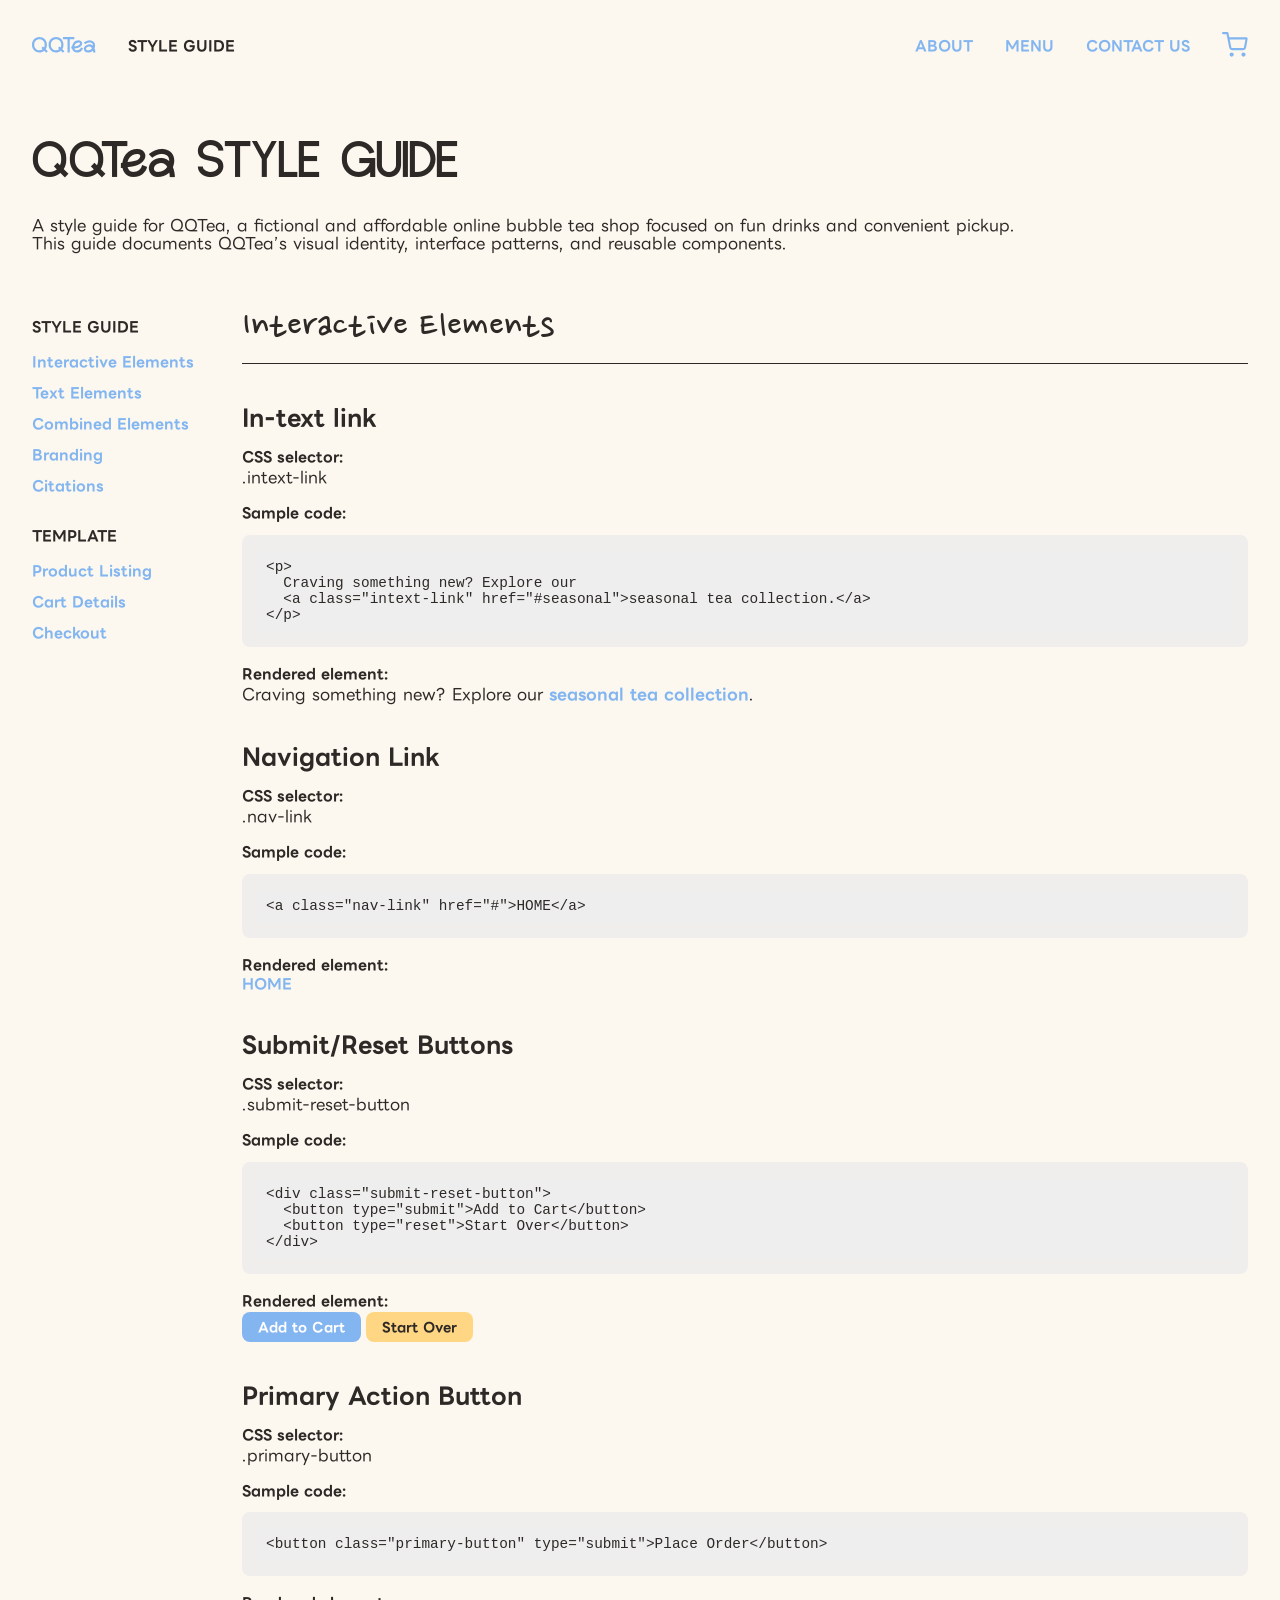
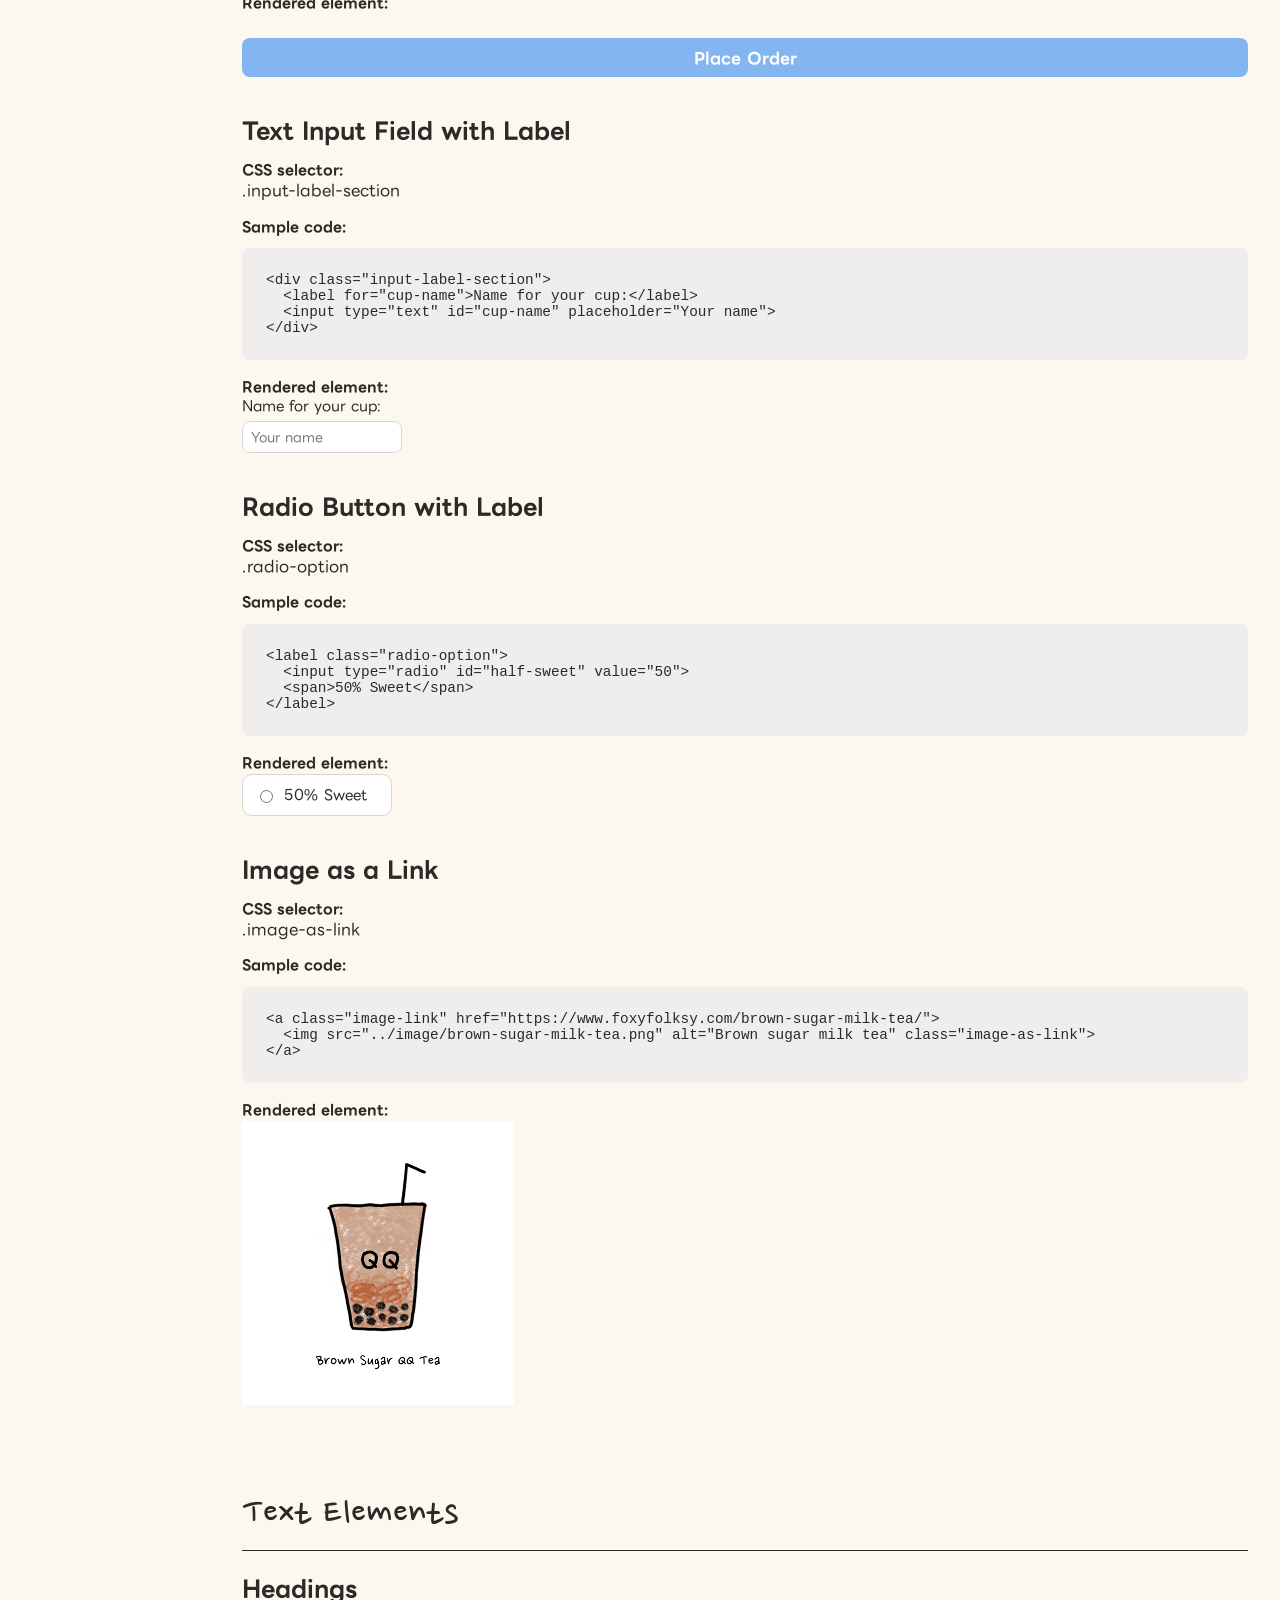
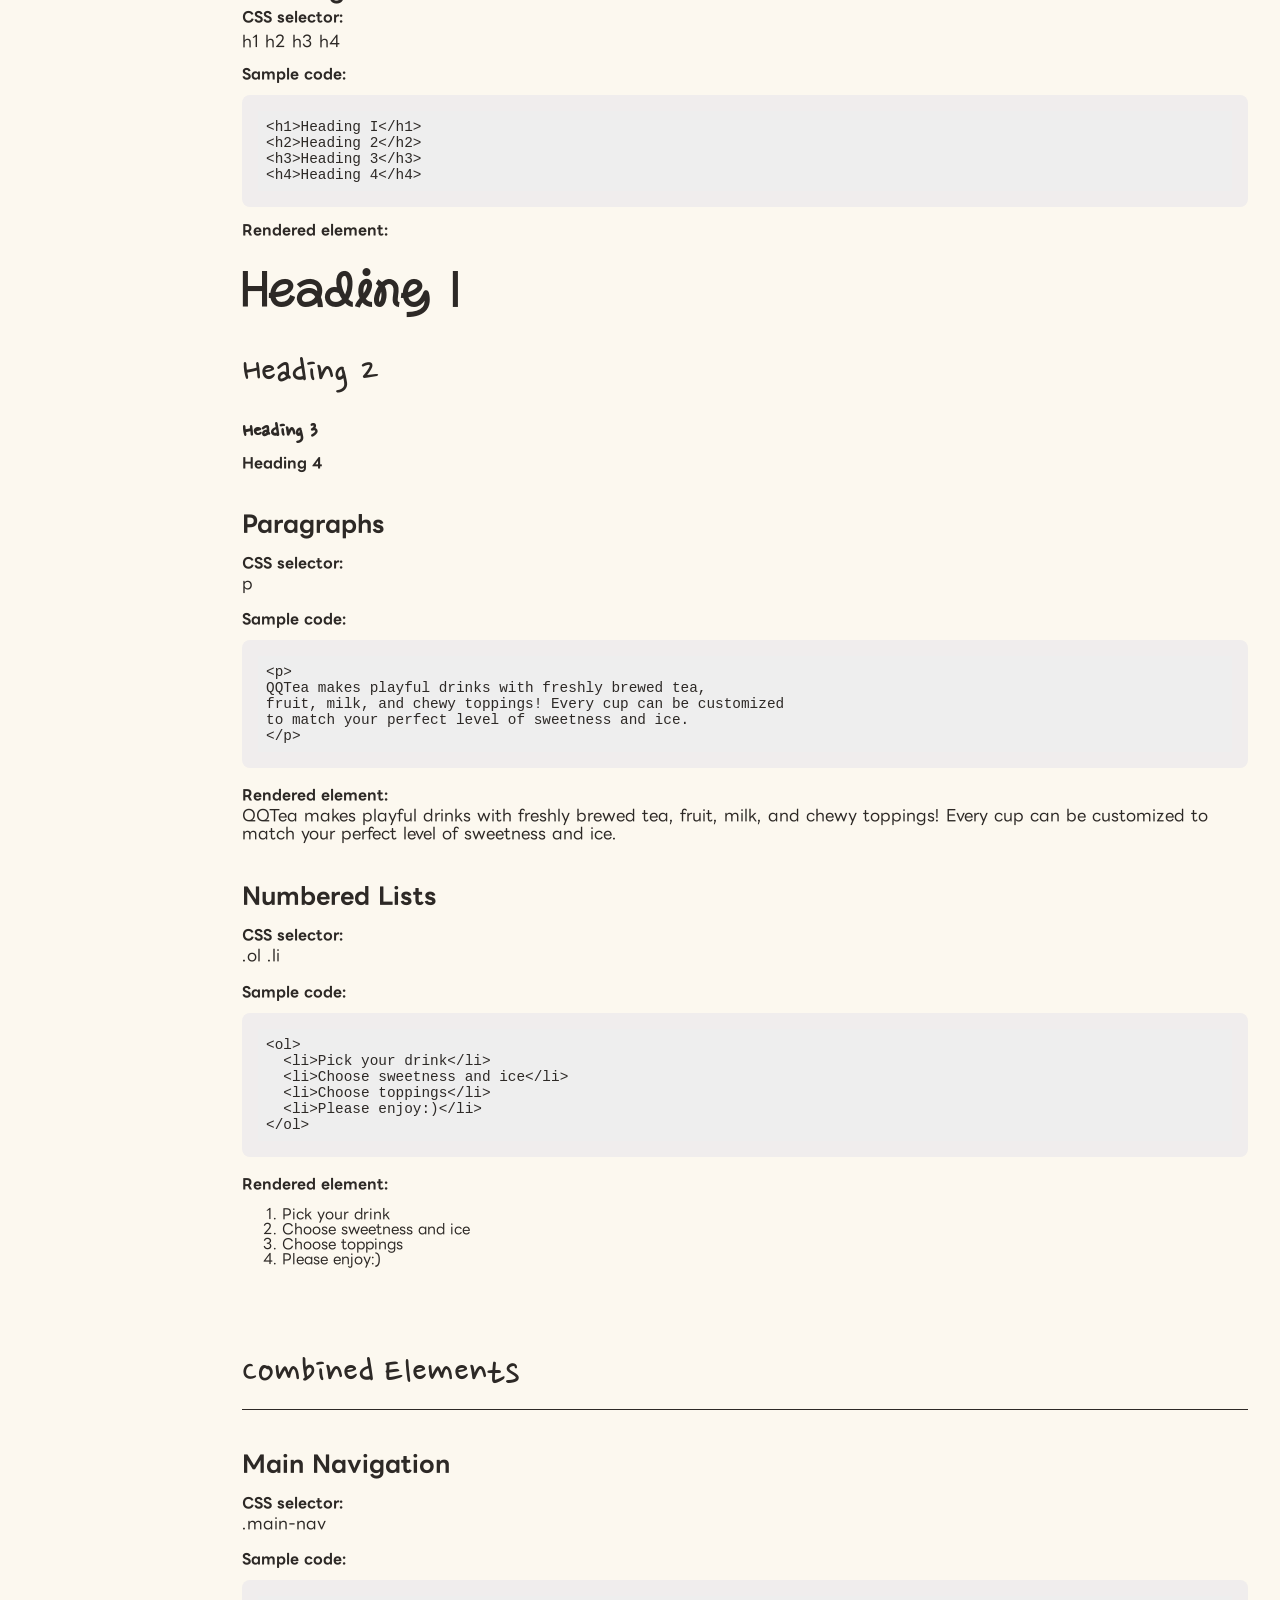
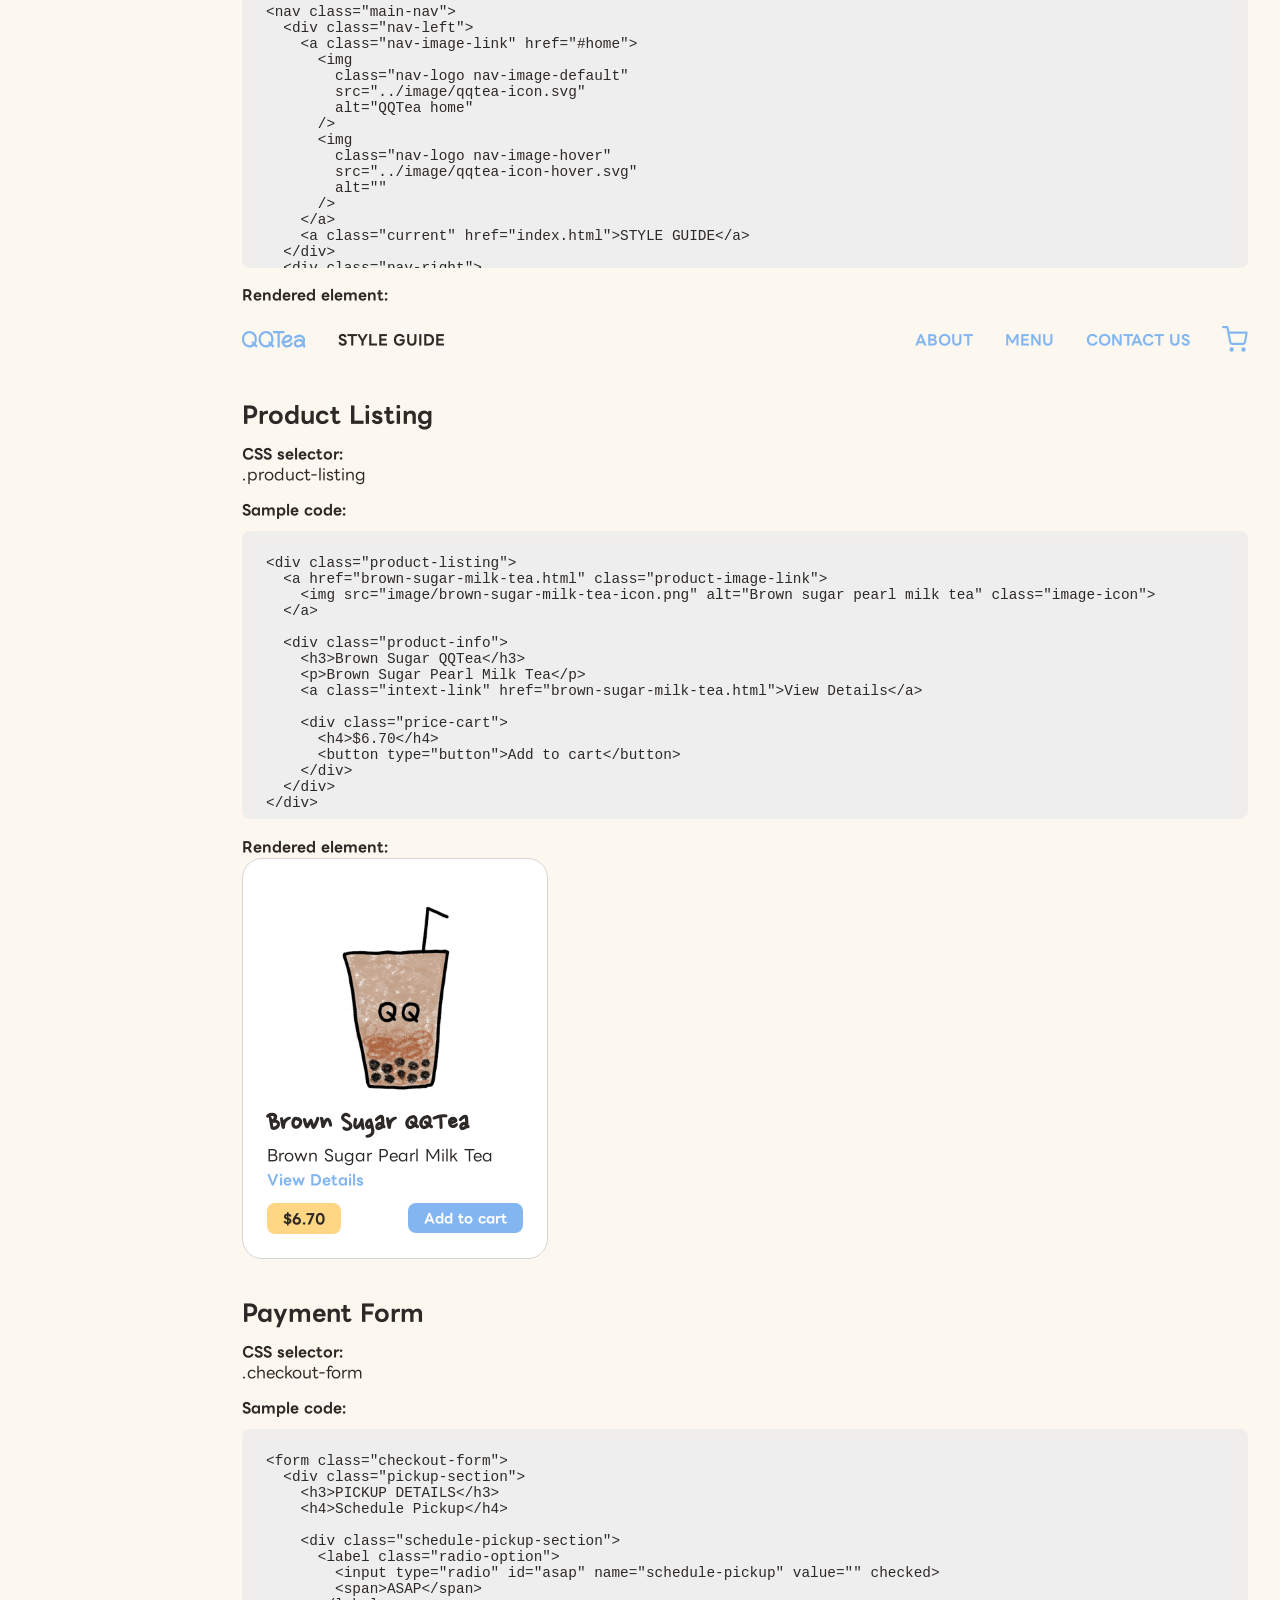
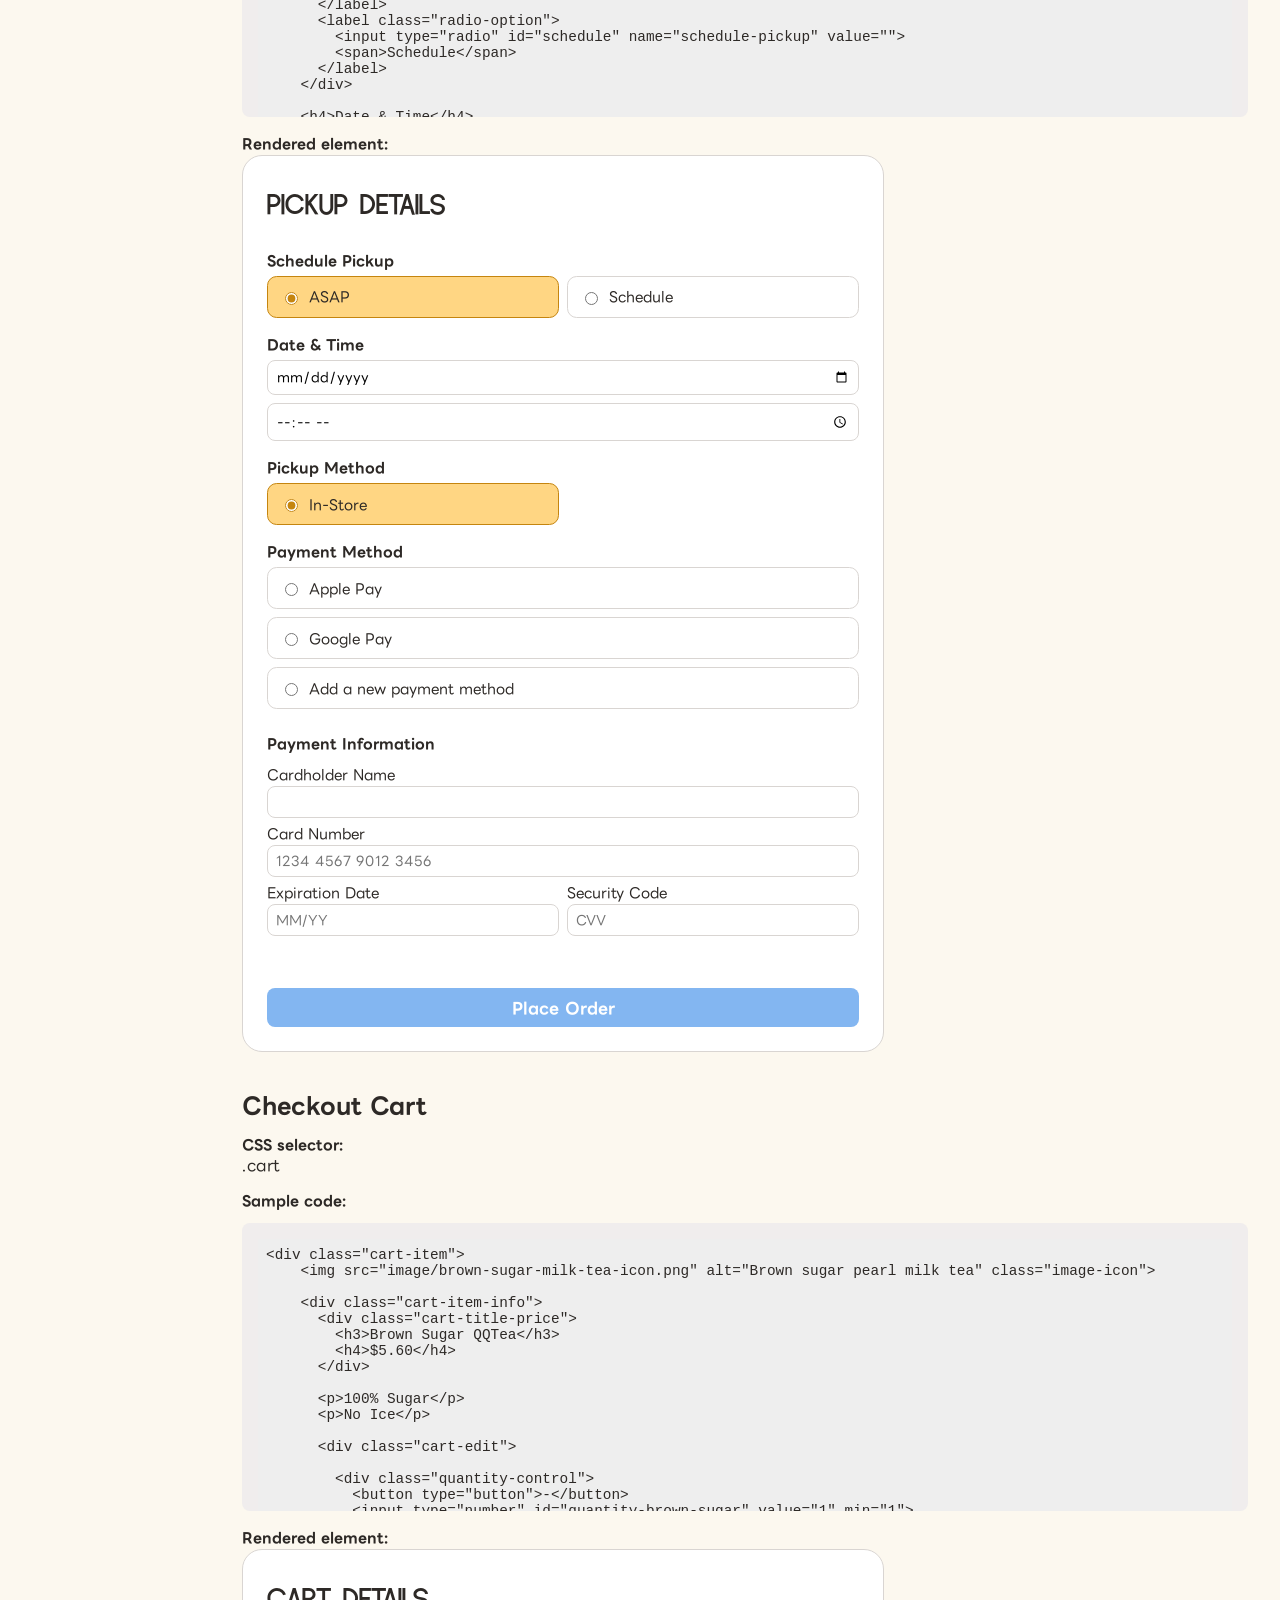
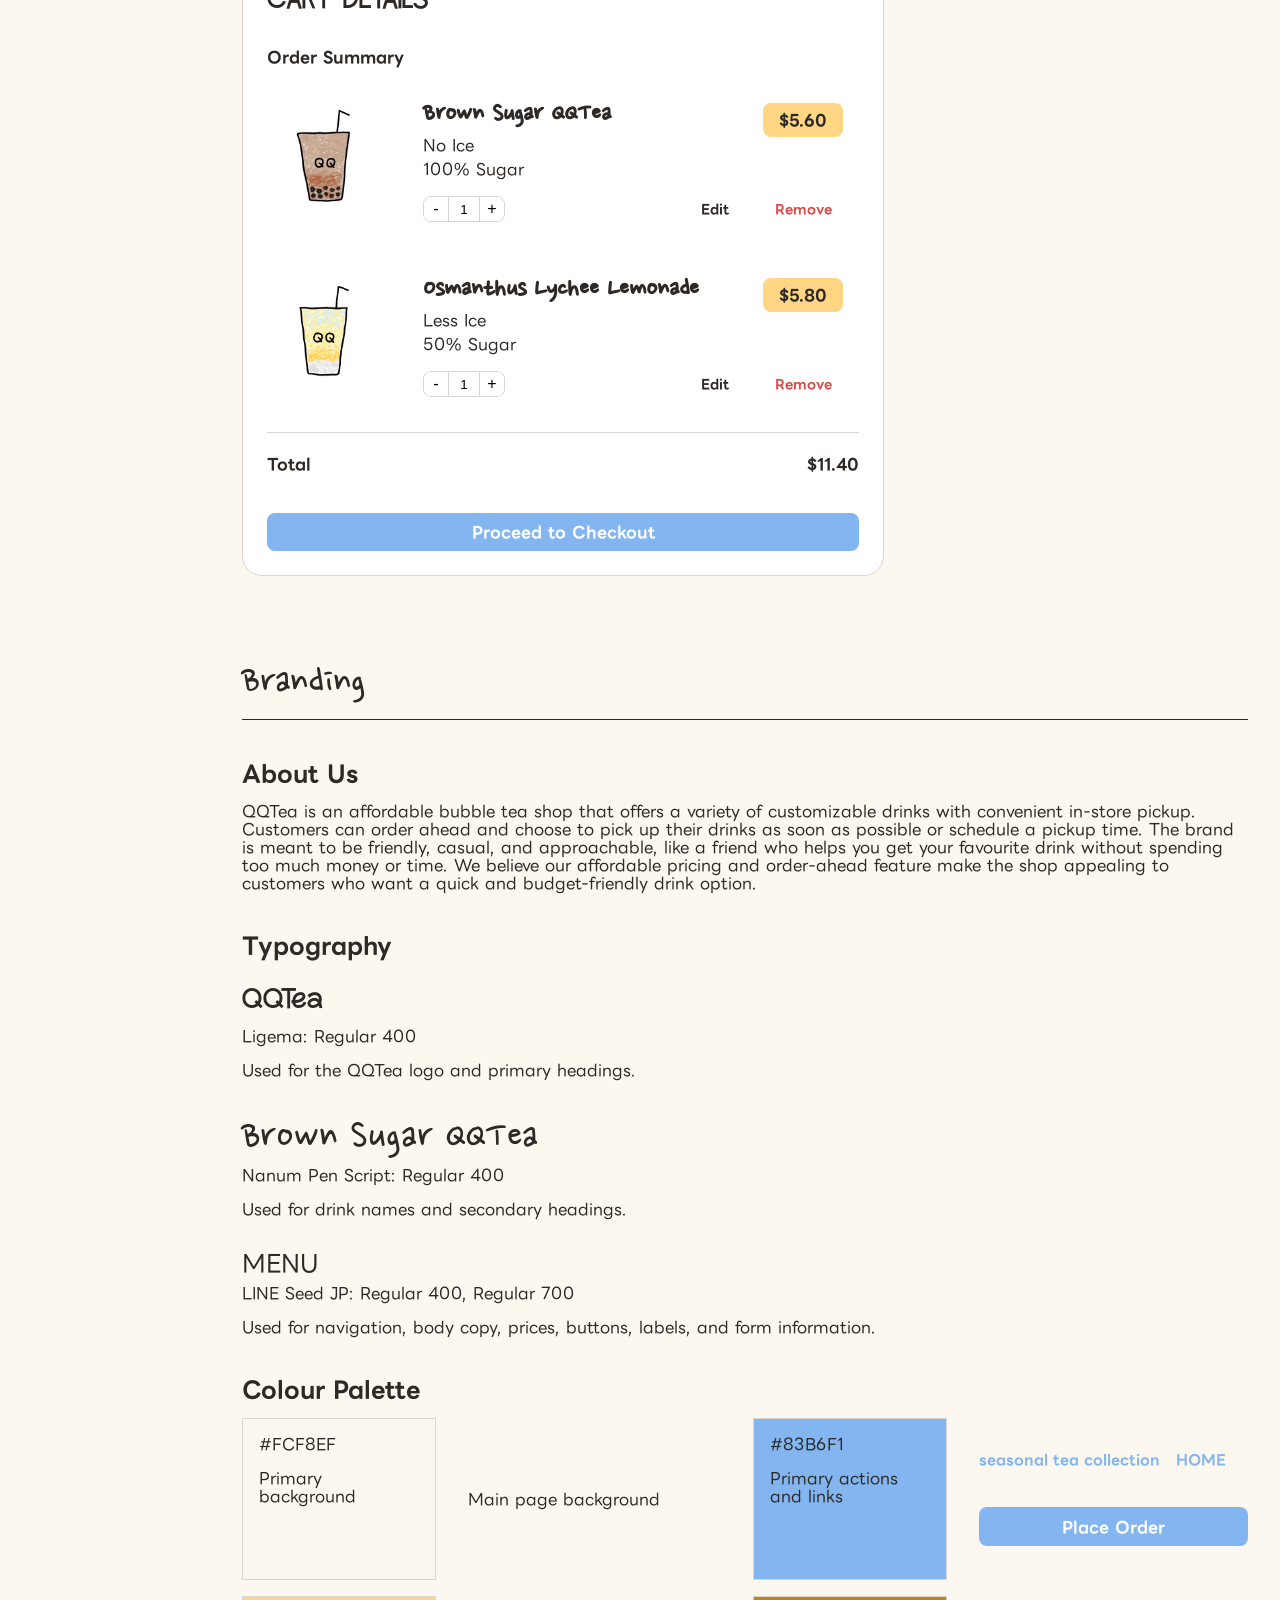
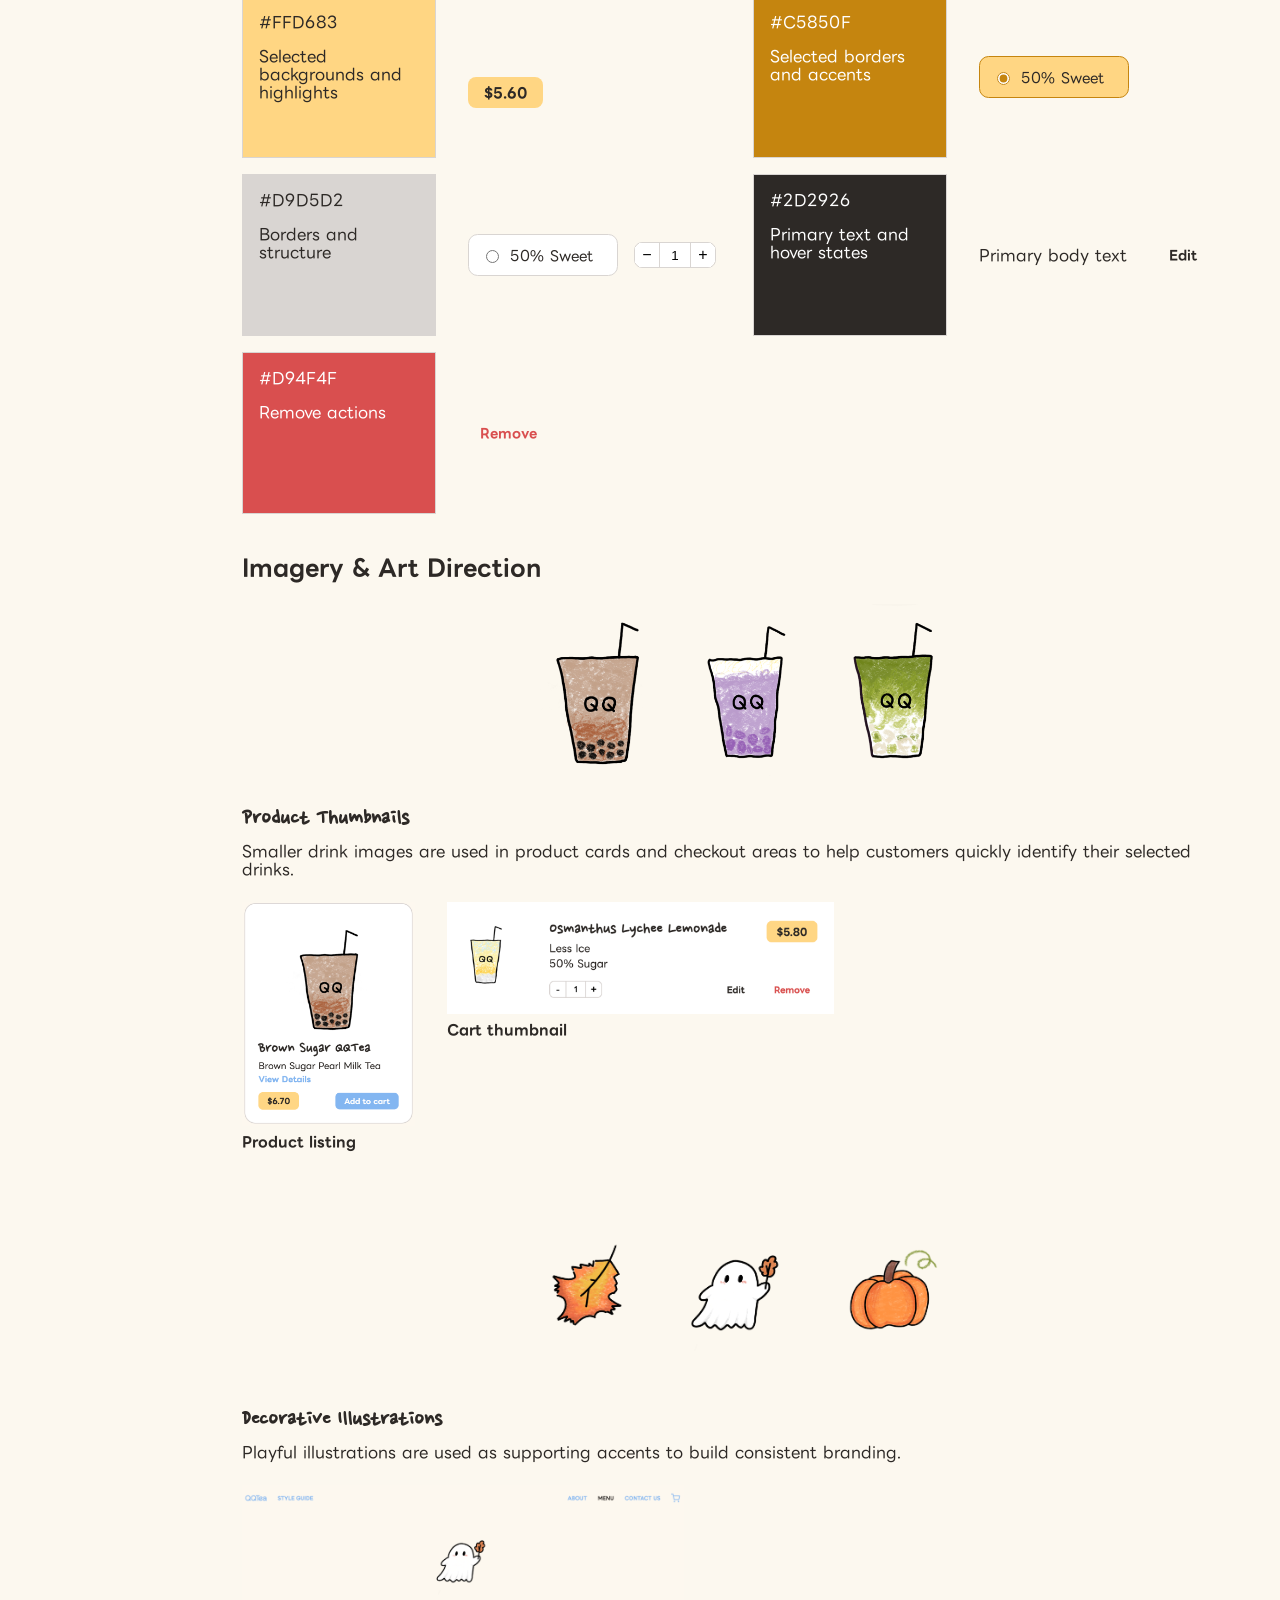
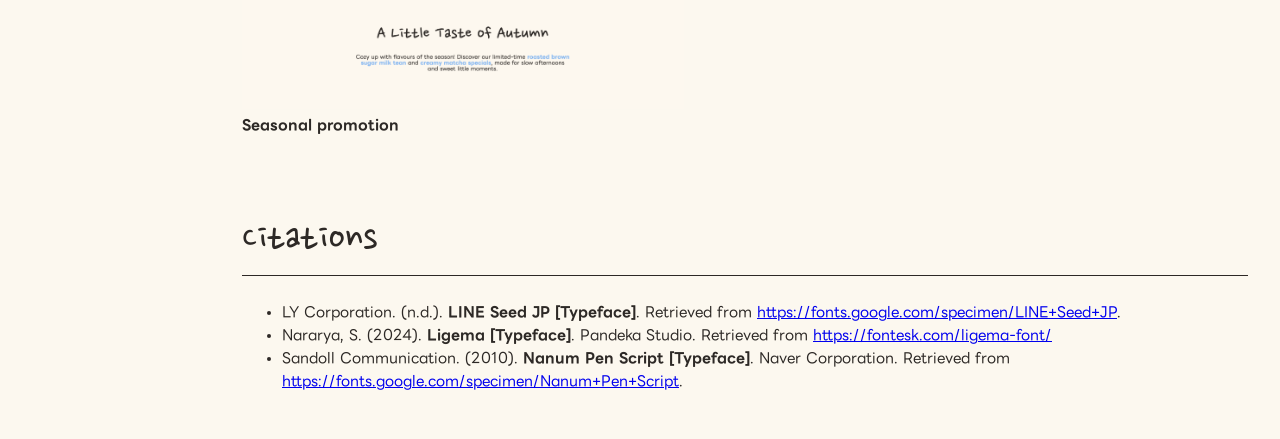
==== IAT339-P01/html/index.html @ f4357b02 "Removed Stylesheet H2 bottom border." ====
<!DOCTYPE html>
<html>

  <head>

    <meta charset="utf-8">
    <title>QQTea Style Guide</title>

    <link href="../css/main.css" rel="stylesheet">
  </head>

  <body>

    <!-- WEBSITE HEADER -->
  <header>
      <nav class="main-nav">
        <div class="nav-left">
          <a class="nav-image-link" href="#home">
            <img
              class="nav-logo nav-image-default" src="../image/qqtea-icon.svg" alt="QQTea home">
            <img
              class="nav-logo nav-image-hover" src="../image/qqtea-icon-hover.svg" alt="">
          </a>
          <a class="current" href="index.html">STYLE GUIDE</a>
        </div>

        <div class="nav-right">
          <a class="nav-link" href="#about">ABOUT</a>
          <a class="nav-link" href="../html/product-listing.html">MENU</a>
          <a class="nav-link" href="#contact">CONTACT US</a>
          <a class="nav-image-link" href="../html/cart.html">
            <img
              class="nav-cart-icon nav-image-default" src="../image/cart-icon.svg" alt="Shopping cart">
            <img
              class="nav-cart-icon nav-image-hover" src="../image/cart-icon-hover.svg" alt="">
          </a>
        </div>
      </nav>
  </header>

    <!-- STYLE GUIDE TITLE -->
    <header class="style-guide-header">
      <h1>QQTea STYLE GUIDE</h1>
          <p>
            A style guide for QQTea, a fictional and affordable online bubble tea shop focused on fun drinks and convenient pickup.<br>
            This guide documents QQTea’s visual identity, interface patterns, and reusable components.
          </p>
    </header>

    <!-- SIDE NAV -->
    <div class="style-guide-layout">
      <nav class="style-guide-nav">
        <h4>STYLE GUIDE</h4>
        <a class="nav-link" href="#interactive_elements">Interactive Elements</a>
        <a class="nav-link" href="#text_elements">Text Elements</a>
        <a class="nav-link" href="#combined_elements">Combined Elements</a>
        <a class="nav-link" href="#branding">Branding</a>
        <a class="nav-link" href="#citations">Citations</a>
      
        <h4 class="nav-section-heading">TEMPLATE</h4>
        <a class="nav-link" href="product-listing.html">Product Listing</a>
        <a class="nav-link" href="cart.html">Cart Details</a>
        <a class="nav-link" href="checkout.html">Checkout</a>

      </nav>

    <main class="style-guide-main">

        <!-- INTERACTIVE ELEMENTS SECTION // -->
    <section id="interactive_elements">
      <h2>Interactive Elements</h2>
      <section class="element">
        <h3 class="element-title">In-text link</h3>

        <h4>CSS selector:</h4>
        <p>.intext-link</p>

        <h4>Sample code:</h4>
        <pre><code>&lt;p&gt;
  Craving something new? Explore our
  &lt;a class="intext-link" href="#seasonal"&gt;seasonal tea collection.&lt;/a&gt;
&lt;/p&gt; </code></pre>

        <h4>Rendered element:</h4>
        <p>
          Craving something new? Explore our
          <a class="intext-link" href="product-listing.html">seasonal tea collection</a>.
        </p>
      </section>


      <section class="element">

        <h3 class="element-title">Navigation Link</h3>

        <h4>CSS selector:</h4>
        <p>.nav-link</p>

        <h4>Sample code:</h4>
        <pre><code>&lt;a class="nav-link" href="#"&gt;HOME&lt;/a&gt;</code></pre>

        <h4>Rendered element:</h4>
        <a class="nav-link" href="#">HOME</a>
      </section>


      <section class="element">
        <h3 class="element-title">Submit/Reset Buttons</h3>
        <!--type="submit" and type="reset" required later-->

        <h4>CSS selector:</h4>
        <p>.submit-reset-button</p>

        <h4>Sample code:</h4>
        <pre><code>&lt;div class="submit-reset-button"&gt;
  &lt;button type="submit"&gt;Add to Cart&lt;/button&gt;
  &lt;button type="reset"&gt;Start Over&lt;/button&gt;
&lt;/div&gt;</code></pre>

        <h4>Rendered element:</h4>

        <div class="submit-reset-button">
          <button type="submit">Add to Cart</button>
          <button type="reset">Start Over</button>
        </div>
      </section>

      <section class="element">
      <h3 class="element-title">Primary Action Button</h3>

      <h4>CSS selector:</h4>
      <p>.primary-button</p>

      <h4>Sample code:</h4>
      <pre><code>&lt;button class="primary-button" type="submit"&gt;Place Order&lt;/button&gt;</code></pre>

      <h4>Rendered element:</h4>
      <button class="primary-button" type="submit">Place Order</button>
    </section>

      <section class="element">
        <h3 class="element-title">Text Input Field with Label</h3>

        <h4>CSS selector:</h4>
        <p>.input-label-section</p>

        <h4>Sample code:</h4>
        <pre><code>&lt;div class="input-label-section"&gt;
  &lt;label for="cup-name"&gt;Name for your cup:&lt;/label&gt;
  &lt;input type="text" id="cup-name" placeholder="Your name"&gt;
&lt;/div&gt;</code></pre>
      
        <h4>Rendered element:</h4>
        <div class="input-label-section">
          <label for="cup-name">Name for your cup:</label>
          <input type="text" id="cup-name" placeholder="Your name">
        </div>
      </section>


      <section class="element">
        <h3 class="element-title">Radio Button with Label</h3>

        <h4>CSS selector:</h4>
        <p>.radio-option</p>

        <h4>Sample code:</h4>
        <pre><code>&lt;label class="radio-option"&gt;
  &lt;input type="radio" id="half-sweet" value="50"&gt;
  &lt;span&gt;50% Sweet&lt;/span&gt;
&lt;/label&gt;</code></pre>

        <h4>Rendered element:</h4>

        <label class="radio-option">
          <input type="radio" id="half-sweet" value="50">
          <span>50% Sweet</span>
        </label>
      </section>


      <section class="element">
        <h3 class="element-title">Image as a Link</h3>

        <h4>CSS selector:</h4>
        <p>.image-as-link</p>

        <h4>Sample code:</h4>
        <pre><code>&lt;a class="image-link" href="https://www.foxyfolksy.com/brown-sugar-milk-tea/"&gt;
  &lt;img src="../image/brown-sugar-milk-tea.png" alt="Brown sugar milk tea" class="image-as-link"&gt;
&lt;/a&gt;</code></pre>

      <h4>Rendered element:</h4>

      <a class="image-link" href="https://www.foxyfolksy.com/brown-sugar-milk-tea/">
        <img src="../image/brown-sugar-milk-tea.jpg" alt="Brown sugar milk tea" class="image-as-link">
      </a>
      </section>


    </section>
    <!-- // INTERACTIVE ELEMENTS SECTION -->


    <!-- TEXT ELEMENTS SECTION // -->
    <section id="text_elements">
      <h2>Text Elements</h2>

      <section class="element heading-example">
        <h3 class="element-title">Headings</h3>

        <h4>CSS selector:</h4>
        <p>h1 h2 h3 h4</p>

        <h4>Sample code:</h4>
        <pre><code>&lt;h1&gt;Heading I&lt;/h1&gt;
&lt;h2&gt;Heading 2&lt;/h2&gt;
&lt;h3&gt;Heading 3&lt;/h3&gt;
&lt;h4&gt;Heading 4&lt;/h4&gt;</code></pre>

  <h4>Rendered element:</h4>

  <h1>Heading I</h1>
  <h2 id="stylesheet-h2">Heading 2</h2>
  <h3>Heading 3</h3>
  <h4>Heading 4</h4>
      </section>

      <section class="element">
        <h3 class="element-title">Paragraphs</h3>

        <h4>CSS selector:</h4>
        <p>p</p>

        <h4>Sample code:</h4>
        <pre><code>&lt;p&gt;
QQTea makes playful drinks with freshly brewed tea,
fruit, milk, and chewy toppings! Every cup can be customized
to match your perfect level of sweetness and ice.
&lt;/p&gt;</code></pre>

  <h4>Rendered element:</h4>

  <p>
    QQTea makes playful drinks with freshly brewed tea,
    fruit, milk, and chewy toppings! Every cup can be customized
    to match your perfect level of sweetness and ice.
  </p>
      </section>

      <section class="element">
        <h3 class="element-title">Numbered Lists</h3>

        <h4>CSS selector:</h4>
        <p>.ol .li</p>

        <h4>Sample code:</h4>
        <pre><code>&lt;ol&gt;
  &lt;li&gt;Pick your drink&lt;/li&gt;
  &lt;li&gt;Choose sweetness and ice&lt;/li&gt;
  &lt;li&gt;Choose toppings&lt;/li&gt;
  &lt;li&gt;Please enjoy:)&lt;/li&gt;
&lt;/ol&gt;</code></pre>

  <h4>Rendered element:</h4>

  <ol>
    <li>Pick your drink</li>
    <li>Choose sweetness and ice</li>
    <li>Choose toppings</li>
    <li>Please enjoy:)</li>
  </ol>
      </section>

    </section>
    <!-- // TEXT ELEMENTS SECTION -->



    <!-- COMBINED ELEMENTS SECTION // -->
    <section id="combined_elements">
      <h2>Combined Elements</h2>

      <section class="element">
        <h3 class="element-title">Main Navigation</h3>

        <h4>CSS selector:</h4>
        <p>.main-nav</p>

        <h4>Sample code:</h4>
        <pre><code>&lt;nav class="main-nav"&gt;
  &lt;div class="nav-left"&gt;
    &lt;a class="nav-image-link" href="#home"&gt;
      &lt;img
        class="nav-logo nav-image-default"
        src="../image/qqtea-icon.svg"
        alt="QQTea home"
      /&gt;
      &lt;img
        class="nav-logo nav-image-hover"
        src="../image/qqtea-icon-hover.svg"
        alt=""
      /&gt;
    &lt;/a&gt;
    &lt;a class="current" href="index.html"&gt;STYLE GUIDE&lt;/a&gt;
  &lt;/div&gt;
  &lt;div class="nav-right"&gt;
    &lt;a class="nav-link" href="#about"&gt;ABOUT&lt;/a&gt;
    &lt;a class="nav-link" href="../html/product-listing.html"&gt;MENU&lt;/a&gt;
    &lt;a class="nav-link" href="#contact"&gt;CONTACT US&lt;/a&gt;
    &lt;a class="nav-image-link" href="../html/cart.html"&gt;
      &lt;img
        class="nav-cart-icon nav-image-default"
        src="../image/cart-icon.svg"
        alt="Shopping cart"
      /&gt;
      &lt;img
        class="nav-cart-icon nav-image-hover"
        src="../image/cart-icon-hover.svg"
        alt=""
      /&gt;
    &lt;/a&gt;
  &lt;/div&gt;
&lt;/nav&gt;</code></pre>
        <h4>Rendered element:</h4>
        <nav class="main-nav">
        <div class="nav-left">
          <a class="nav-image-link" href="#home">
            <img
              class="nav-logo nav-image-default" src="../image/qqtea-icon.svg" alt="QQTea home">
            <img
              class="nav-logo nav-image-hover" src="../image/qqtea-icon-hover.svg" alt="">
          </a>
          <a class="current" href="index.html">STYLE GUIDE</a>
        </div>

        <div class="nav-right">
          <a class="nav-link" href="#about">ABOUT</a>
          <a class="nav-link" href="../html/product-listing.html">MENU</a>
          <a class="nav-link" href="#contact">CONTACT US</a>
          <a class="nav-image-link" href="../html/cart.html">
            <img
              class="nav-cart-icon nav-image-default" src="../image/cart-icon.svg" alt="Shopping cart">
            <img
              class="nav-cart-icon nav-image-hover" src="../image/cart-icon-hover.svg" alt="">
          </a>
        </div>
      </nav>
      </section>

      <section class="element">
        <h3 class="element-title">Product Listing</h3>

        <h4>CSS selector:</h4>
        <p>.product-listing</p>

        <h4>Sample code:</h4>
        <pre><code>&lt;div class="product-listing"&gt;
  &lt;a href="brown-sugar-milk-tea.html" class="product-image-link"&gt;
    &lt;img src="image/brown-sugar-milk-tea-icon.png" alt="Brown sugar pearl milk tea" class="image-icon"&gt;
  &lt;/a&gt;

  &lt;div class="product-info"&gt;
    &lt;h3&gt;Brown Sugar QQTea&lt;/h3&gt;
    &lt;p&gt;Brown Sugar Pearl Milk Tea&lt;/p&gt;
    &lt;a class="intext-link" href="brown-sugar-milk-tea.html"&gt;View Details&lt;/a&gt;

    &lt;div class="price-cart"&gt;
      &lt;h4&gt;$6.70&lt;/h4&gt;
      &lt;button type="button"&gt;Add to cart&lt;/button&gt;
    &lt;/div&gt;
  &lt;/div&gt;
&lt;/div&gt;</code></pre>

        <h4>Rendered element:</h4>
    
        <div class="product-listing">
          <a href="brown-sugar-milk-tea.html" class="product-image-link">
           <img src="../image/brown-sugar-milk-tea-icon.png" alt="Brown sugar pearl milk tea" class="image-icon">
          </a>
          
          <div class="product-info">
            <h3>Brown Sugar QQTea</h3>
            <p>Brown Sugar Pearl Milk Tea</p>
            <a class="intext-link" href="brown-sugar-milk-tea.html">View Details</a>
            
            <div class="price-cart">
              <h4>$6.70</h4>
              <button type="button">Add to cart</button>
            </div>
          </div>
        </div>

      </section>

      <section class="element">
        <h3 class="element-title">Payment Form</h3>

        <h4>CSS selector:</h4>
        <p>.checkout-form</p>

        <h4>Sample code:</h4>
        <pre><code>&lt;form class="checkout-form"&gt;
  &lt;div class="pickup-section"&gt;
    &lt;h3&gt;PICKUP DETAILS&lt;/h3&gt;
    &lt;h4&gt;Schedule Pickup&lt;/h4&gt;

    &lt;div class="schedule-pickup-section"&gt;
      &lt;label class="radio-option"&gt;
        &lt;input type="radio" id="asap" name="schedule-pickup" value="" checked&gt;
        &lt;span&gt;ASAP&lt;/span&gt;
      &lt;/label&gt;
      &lt;label class="radio-option"&gt;
        &lt;input type="radio" id="schedule" name="schedule-pickup" value=""&gt;
        &lt;span&gt;Schedule&lt;/span&gt;
      &lt;/label&gt;
    &lt;/div&gt;

    &lt;h4&gt;Date &amp; Time&lt;/h4&gt;
    &lt;div class="datetime-section"&gt;
      &lt;input type="date" id="pickup-date" name="pickup-date" required&gt;
      &lt;input type="time" id="pickup-time" name="pickup-time" required&gt;
    &lt;/div&gt;

    &lt;h4&gt;Pickup Method&lt;/h4&gt;
    &lt;div class="pickup-method-section"&gt;
      &lt;label class="radio-option"&gt;
        &lt;input type="radio" name="pickup-method" value="" checked&gt;
        &lt;span&gt;In-Store&lt;/span&gt;
      &lt;/label&gt;
    &lt;/div&gt;
  &lt;/div&gt;


  &lt;div class="payment-method-section"&gt;
    &lt;h4&gt;Payment Method&lt;/h4&gt;
    &lt;label class="radio-option"&gt;
      &lt;input type="radio" id="apple-pay" name="payment-method" value=""&gt;
      &lt;span&gt;Apple Pay&lt;/span&gt;&lt;br&gt;
    &lt;/label&gt;

    &lt;label class="radio-option"&gt;
      &lt;input type="radio" id="google-pay" name="payment-method" value=""&gt;
      &lt;span&gt;Google Pay&lt;/span&gt;&lt;br&gt;
    &lt;/label&gt;

    &lt;label class="radio-option"&gt;
      &lt;input type="radio" id="card" name="payment-method" value=""&gt;
      &lt;span&gt;Add a new payment method&lt;/span&gt;&lt;br&gt;
    &lt;/label&gt;
  &lt;/div&gt;


  &lt;div class="payment-info-section"&gt;
    &lt;h4&gt;Payment Information&lt;/h4&gt;

    &lt;div class="cardholder-field"&gt;
      &lt;label for="card-name"&gt;Cardholder Name&lt;/label&gt;
      &lt;input type="text" id="card-name" required&gt;
    &lt;/div&gt;

    &lt;div class="card-number-field"&gt;
      &lt;label for="card-number"&gt;Card Number&lt;/label&gt;
      &lt;input type="text" id="card-number" placeholder="1234 4567 9012 3456" required&gt;
    &lt;/div&gt;

    &lt;div class="expiration-field"&gt;
      &lt;label for="expiration"&gt;Expiration Date&lt;/label&gt;
      &lt;input type="text" id="expiration" placeholder="MM/YY" required&gt;
    &lt;/div&gt;

    &lt;div class="cvv-field"&gt;
      &lt;label for="cvv"&gt;Security Code&lt;/label&gt;
      &lt;input type="text" id="cvv" placeholder="CVV" required&gt;
    &lt;/div&gt;
  &lt;/div&gt;

  &lt;button class="primary-button" type="submit"&gt;Place Order&lt;/button&gt;

&lt;/form&gt;</code></pre>
        
        <h4>Rendered element:</h4>

        <form class="checkout-form">
          <div class="pickup-section">
            <h1>PICKUP DETAILS</h1>
            <h4>Schedule Pickup</h4>

            <div class="schedule-pickup-section">
              <label class="radio-option">
                <input type="radio" id="asap" name="schedule-pickup" value="" checked>
                <span>ASAP</span>
              </label>
              <label class="radio-option">
                <input type="radio" id="schedule" name="schedule-pickup" value="">
                <span>Schedule</span>
              </label>
            </div>

            <h4>Date & Time</h4>
            <div class="datetime-section">
              <input type="date" id="pickup-date" name="pickup-date" required>
              <input type="time" id="pickup-time" name="pickup-time" required>
            </div>
            
            <h4>Pickup Method</h4>
            <div class="pickup-method-section">
              <label class="radio-option">
                <input type="radio" name="pickup-method" value="" checked>
                <span>In-Store</span>
              </label>
            </div>
          </div>

          <div class="payment-method-section">
            <h4>Payment Method</h4>
            <label class="radio-option">
              <input type="radio" id="apple-pay" name="payment-method" value="">
              <span>Apple Pay</span><br>
            </label>

            <label class="radio-option">
              <input type="radio" id="google-pay" name="payment-method" value="">
              <span>Google Pay</span><br>
            </label>

            <label class="radio-option">
              <input type="radio" id="card" name="payment-method" value="">
              <span>Add a new payment method</span><br>
            </label>
          </div>

          <div class="payment-info-section">
            <h4>Payment Information</h4>

            <div class="cardholder-field">
              <label for="card-name">Cardholder Name</label>
              <input type="text" id="card-name" required>
            </div>

            <div class="card-number-field">
              <label for="card-number">Card Number</label>
              <input type="text" id="card-number" placeholder="1234 4567 9012 3456" required>
            </div>

            <div class="expiration-field">
              <label for="expiration">Expiration Date</label>
            <input type="text" id="expiration" placeholder="MM/YY" required>
            </div>

            <div class="cvv-field">
              <label for="cvv">Security Code</label>
              <input type="text" id="cvv" placeholder="CVV" required>
            </div>
          </div>

          <button class="primary-button" type="submit">Place Order</button>
          
        </form>         
      </section>

      <section class="element">
        <h3 class="element-title">Checkout Cart</h3>

        <h4>CSS selector:</h4>
        <p>.cart</p>

        <h4>Sample code:</h4>
        <pre><code>&lt;div class="cart-item"&gt;
    &lt;img src="image/brown-sugar-milk-tea-icon.png" alt="Brown sugar pearl milk tea" class="image-icon"&gt;

    &lt;div class="cart-item-info"&gt;
      &lt;div class="cart-title-price"&gt;
        &lt;h3&gt;Brown Sugar QQTea&lt;/h3&gt;
        &lt;h4&gt;$5.60&lt;/h4&gt;
      &lt;/div&gt;

      &lt;p&gt;100% Sugar&lt;/p&gt;
      &lt;p&gt;No Ice&lt;/p&gt;

      &lt;div class="cart-edit"&gt;

        &lt;div class="quantity-control"&gt;
          &lt;button type="button"&gt;-&lt;/button&gt;
          &lt;input type="number" id="quantity-brown-sugar" value="1" min="1"&gt;
          &lt;button type="button"&gt;+&lt;/button&gt;
        &lt;/div&gt;

        &lt;button class="remove-btn"&gt;Remove&lt;/button&gt;
      &lt;/div&gt;
    &lt;/div&gt;
  &lt;/div&gt;


  &lt;div class="cart-item"&gt;

    &lt;img src="image/osmanthus-lychee-lemonade-icon.png" alt="Osmanthus Lychee Lemonade" class="image-icon"&gt;

    &lt;div class="cart-item-info"&gt;

      &lt;div class="cart-title-price"&gt;
        &lt;h3&gt;Osmanthus Lychee Lemonade&lt;/h3&gt;
        &lt;h4&gt;$5.80&lt;/h4&gt;
      &lt;/div&gt;

      &lt;p&gt;50% Sugar&lt;/p&gt;
      &lt;p&gt;Less Ice&lt;/p&gt;

      &lt;div class="cart-edit"&gt;
        &lt;div class="quantity-control"&gt;
          &lt;button type="button"&gt;-&lt;/button&gt;
          &lt;input type="number" id="quantity-lychee" value="1" min="1"&gt;
          &lt;button type="button"&gt;+&lt;/button&gt;
        &lt;/div&gt;
        &lt;button class="remove-btn"&gt;Remove&lt;/button&gt
      &lt;/div&gt;
    &lt;/div&gt;
  &lt;/div&gt;


  &lt;div class="cart-total"&gt;
    &lt;h4&gt;Total&lt;/h4&gt;
    &lt;h4&gt;$11.40&lt;/h4&gt;
  &lt;/div&gt;
  &lt;button class="primary-button" type="submit"&gt;Proceed to Checkout&lt;/button&gt;
&lt;/div&gt;</code></pre>

        <h4>Rendered element:</h4>

        <div class="cart">
          <h1>CART DETAILS</h1>
          <h4>Order Summary</h4>

          <div class="cart-item">
              <img src="../image/brown-sugar-milk-tea-icon.png" alt="Brown sugar pearl milk tea" class="image-icon">

              <div class="cart-item-info">
                <div class="cart-title-price">
                  <h3>Brown Sugar QQTea</h3>
                  <h4>$5.60</h4>
                </div>

                <p>No Ice</p>
                <p>100% Sugar</p>

                <div class="cart-edit">
                  <div class="quantity-control">
                    <button type="button">-</button>
                    <input type="number" id="quantity-brown-sugar" value="1" min="1">
                    <button type="button">+</button>               
                  </div>

                  <div class="cart-action">
                    <button class="edit-btn">Edit</button>
                    <button class="remove-btn">Remove</button>
                  </div>
                  
                </div>
              </div>
          </div>

          <div class="cart-item">
              <img src="../image/osmanthus-lychee-lemonade-icon.png" alt="Osmanthus Lychee Lemonade" class="image-icon">

              <div class="cart-item-info">
                <div class="cart-title-price">
                  <h3>Osmanthus Lychee Lemonade</h3>
                  <h4>$5.80</h4>
                </div>

                <p>Less Ice</p>
                <p>50% Sugar</p>

                <div class="cart-edit">
                  <div class="quantity-control">
                    <button type="button">-</button>
                    <input type="number" id="quantity-lychee" value="1" min="1">
                    <button type="button">+</button>               
                  </div>

                  <div class="cart-action">
                    <button class="edit-btn">Edit</button>
                    <button class="remove-btn">Remove</button>
                  </div>
                </div>
              </div>
          </div>
          
          <div class="cart-total">
            <h4>Total</h4>
            <h4>$11.40</h4>
          </div>
          <button class="primary-button" type="submit">Proceed to Checkout</button>
        </div>

      </section>
    </section>
    <!-- // COMBINED ELEMENTS SECTION -->


    <!-- // BRANDING SECTION -->
    <section id="branding">
      <h2>Branding</h2>

      <section class="element">
        <h3 class="element-title">About Us</h3>
        <p>QQTea is an affordable bubble tea shop that offers a variety of customizable drinks with convenient in-store pickup. Customers can order ahead and choose to pick up their drinks as soon as possible or schedule a pickup time. The brand is meant to be friendly, casual, and approachable, like a friend who helps you get your favourite drink without spending too much money or time. We believe our affordable pricing and order-ahead feature make the shop appealing to customers who want a quick and budget-friendly drink option.</p>
      </section>
    </section>

    <section class="element">
    <h3 class="element-title">Typography</h3>

        <section class="element">
        <div class="font">
          <p id="ligema">QQTea</p>
          <p>Ligema: Regular 400</p>
          <p>Used for the QQTea logo and primary headings.</p>
        </div>
        <div class="font">
          <p id="nanum">Brown Sugar QQTea</p>
          <p>Nanum Pen Script: Regular 400</p>
          <p>Used for drink names and secondary headings.</p>
        </div>

        <div class="font">
          <p id="line-seed">MENU</p>
          <p>LINE Seed JP: Regular 400, Regular 700</p>
          <p>Used for navigation, body copy, prices, buttons, labels, and form information.</p>
        </div>
      </section>
    </section>

    <section class="element">
    <h3 class="element-title">Colour Palette</h3>

      <div class="colour-palette">

        <!-- cream -->
        <div class="colour-item">
          <div class="colour-swatch colour-cream">
            <p>#FCF8EF</p>
            <p>Primary background</p>
          </div>

          <div class="colour-usage">
            <p>Main page background</p>
          </div>
        </div>


      <!-- blue -->
      <div class="colour-item">
        <div class="colour-swatch colour-blue">
          <p>#83B6F1</p>
          <p>Primary actions and links</p>
        </div>

        <div class="colour-usage">
          <a class="intext-link" href="#">seasonal tea collection</a>
          <a class="nav-link" href="#">HOME</a>

          <button class="primary-button" type="button">Place Order</button>
        </div>
      </div>


      <!-- yellow -->
      <div class="colour-item">
        <div class="colour-swatch colour-yellow">
          <p>#FFD683</p>
          <p>Selected backgrounds and highlights</p>
        </div>

        <div class="colour-usage">
          <div class="price-cart">
            <h4>$5.60</h4>
          </div>
        </div>
      </div>


      <!-- gold -->
      <div class="colour-item">
        <div class="colour-swatch colour-gold">
          <p>#C5850F</p>
          <p>Selected borders and accents</p>
        </div>

        <div class="colour-usage">
          <label class="radio-option">
            <input
              type="radio"
              name="selected-colour-example"
              checked>
            50% Sweet
          </label>
        </div>
      </div>


      <!-- soft gray -->
      <div class="colour-item">
        <div class="colour-swatch colour-soft-gray">
          <p>#D9D5D2</p>
          <p>Borders and structure</p>
        </div>

        <div class="colour-usage">
          <label class="radio-option">
            <input
              type="radio"
              name="unselected-colour-example">
            50% Sweet
          </label>

          <div class="quantity-control">
            <button type="button">−</button>

            <input
              type="number"
              value="1"
              min="1"
              aria-label="Quantity">

            <button type="button">+</button>
          </div>
        </div>
      </div>


      <!-- dark -->
      <div class="colour-item">
        <div class="colour-swatch colour-dark">
          <p>#2D2926</p>
          <p>Primary text and hover states</p>
        </div>

        <div class="colour-usage">
          <p>Primary body text</p>

          <button class="edit-btn" type="button">Edit</button>
        </div>
      </div>


      <!-- red -->
      <div class="colour-item">
        <div class="colour-swatch colour-red">
          <p>#D94F4F</p>
          <p>Remove actions</p>
        </div>

        <div class="colour-usage">
          <button class="remove-btn" type="button">
            Remove
          </button>
        </div>
      </div>

    </div>
  </section>

  <section class="element">
    <h3 class="element-title">Imagery & Art Direction</h3>
        <div class="imagery-grid">

      <div class="imagery-item">
        <div class="imagery-example imagery-thumbnails">
          <img
            src="../image/brown-sugar-milk-tea-icon.png" alt="Brown Sugar QQTea thumbnail">
          <img
            src="../image/grape-salted-cheese.png" alt="Grape Salted Cheese thumbnail">
          <img
            src="../image/matcha-mochi-latte.png"alt="Matcha Mochi Latte thumbnail">
        </div>

        <h3>Product Thumbnails</h3>
        <p>
          Smaller drink images are used in product cards and checkout areas
          to help customers quickly identify their selected drinks.
        </p>

        <div class="imagery-usage">
          <figure>
          <img
            src="../image/product-card-example.png" alt="Drink illustration used in a QQTea product card">
          <figcaption>Product listing</figcaption>
        </figure>

        <figure class="cart-example">
          <img
            src="../image/cart-imagery-example.png" alt="Drink illustration used in a QQTea shopping cart">
          <figcaption>Cart thumbnail</figcaption>
        </figure>
      </div>


      <div class="imagery-item">
        <div class="imagery-example imagery-decorations">
          <img
            src="../image/leaf.png" alt="Decorative autumn leaf illustration">
          <img
            src="../image/ghost.png" alt="Decorative ghost illustration">
          <img
            src="../image/pumpkin.png" alt="Decorative pumpkin illustration">
        </div>

        <h3>Decorative Illustrations</h3>
        <p>
          Playful illustrations are used as supporting accents to build consistent branding.
        </p>
        <div class="imagery-usage">
        <figure>
          <img
            src="../image/seasonal-imagery-example.png" alt="Decorative ghost illustration used in seasonal QQTea content">
          <figcaption>Seasonal promotion</figcaption>
        </figure>
      </div>
      </div>

      </div>
    </section>
    <!-- // BRANDING SECTION -->

    <section id="citations">
      <h2>Citations</h2>

      <ul>
        <li>LY Corporation. (n.d.). <strong>LINE Seed JP [Typeface]</strong>. Retrieved from <a href="https://fonts.google.com/specimen/LINE+Seed+JP">https://fonts.google.com/specimen/LINE+Seed+JP</a>.</li>
        <li>Nararya, S. (2024). <strong>Ligema [Typeface]</strong>. Pandeka Studio. Retrieved from <a href="https://fontesk.com/ligema-font/">https://fontesk.com/ligema-font/</a></li>
        <li>Sandoll Communication. (2010). <strong>Nanum Pen Script [Typeface]</strong>. Naver Corporation. Retrieved from <a href="https://fonts.google.com/specimen/Nanum+Pen+Script">https://fonts.google.com/specimen/Nanum+Pen+Script</a>.</li>
        
        <!-- 
        This is from the template but I'm using APA 7 for citation.
        <li>Creator. (Role). (Year). <strong>Title [Media]</strong>. Retrieved from <a href="#">URL</a>.</li>
        -->
      </ul>

    </section>
    </main>
  </div>

</body>
</html>
---- IAT339-P01/css/main.css ----
/* 
  LOCAL FONTS
*/
@font-face {
  font-family: "Ligema";
  src: url("../fonts/ligema/LigemaDEMO.otf");
}
@font-face {
  font-family: "Nanum Pen";
  src: url("../fonts/Nanum_Pen_Script/NanumPenScript-Regular.ttf")
    format("truetype");
}
@font-face {
  font-family: "LINE Seed JP";
  src: url("../fonts/LINE_Seed_JP/LINESeedJP-Regular.ttf");
  font-weight: 400;
}
@font-face {
  font-family: "LINE Seed JP";
  src: url("../fonts/LINE_Seed_JP/LINESeedJP-Bold.ttf");
  font-weight: bold;
}

/* 
  SHARED NAVIGATION
*/

.main-nav {
  display: flex;
  align-items: center;
  justify-content: space-between;
  margin-bottom: 3rem;
}

.main-nav a {
  color: #83b6f1;
  font-weight: bold;
  text-decoration: none;
}

.main-nav a:hover,
.main-nav a:focus {
  color: #2d2926;
}

.main-nav a.current,
.main-nav a.current:visited {
  color: #2d2926;
  font-weight: bold;
}

.nav-logo {
  width: 4rem;
  height: auto;
}

.nav-cart-icon {
  width: 1.65rem;
  height: auto;
}

.nav-image-default {
  display: block;
}

.nav-image-hover {
  display: none;
}

.nav-image-link:hover .nav-image-default,
.nav-image-link:focus .nav-image-default,
.nav-image-link.current .nav-image-default {
  display: none;
}

.nav-image-link:hover .nav-image-hover,
.nav-image-link:focus .nav-image-hover,
.nav-image-link.current .nav-image-hover {
  display: block;
}

#combined_elements .main-nav {
  margin-top: 1.5rem;
}

.nav-left,
.nav-right {
  display: flex;
  align-items: center;
  gap: 2rem;
}

/*
  STYLE GUIDE STYLING 
*/
body {
  margin: 0;
  font-family: "LINE Seed JP", sans-serif;
  font-size: 0.9rem;
  padding: 2rem;
  color: #2d2926;
  background-color: #fcf8ef;
}

h1 {
  font-family: "Ligema", sans-serif;
  font-size: 5.3rem;
  font-weight: 500;
}

h2 {
  font-family: "Nanum Pen", cursive;
  font-size: 2.7rem;
  font-weight: 500;

  margin-top: 5rem;
  margin-bottom: 1.5rem;

  padding-bottom: 0.5rem;
  border-bottom: 0.1rem solid #2d2926;
}
#stylesheet-h2 {
  border-bottom: none;
}

#interactive_elements h2 {
  margin-top: 0rem;
}

h3 {
  font-family: "Nanum Pen", cursive;
  font-size: 1.5rem;
  margin-top: 1rem;
}

h4 {
  font-family: "LINE Seed JP", sans-serif;
  margin-bottom: 0.25rem;
}

p {
  font-size: 1rem;
  margin-top: 0;
}

header nav {
  display: flex;
  gap: 1rem;
  flex-wrap: wrap;
  margin-bottom: 2rem;
}

header h1 {
  margin-bottom: 0.5rem;
}

header p {
  margin-bottom: 0;
}

code {
  background-color: #eee;
  padding: 0.5rem;
  display: block;
}

/*
  STYLE GUIDE STRUCTURE -------------------
*/

.element {
  max-width: 65rem;
}

.element-title {
  font-family: "LINE Seed JP", sans-serif;
  font-size: 1.45rem;
  font-weight: bold;
  margin-top: 2.5rem;
  margin-bottom: 1rem;
}

/* 
  INTERACTIVE ELEMENTS -------------------
*/
.intext-link {
  font-weight: bold;
  text-decoration: none;
  color: #83b6f1;
}
.intext-link:hover,
.intext-link:focus {
  color: #2d2926;
}

.submit-reset-button button {
  font-family: "LINE Seed JP", sans-serif;
  font-weight: bold;

  padding: 0.5rem 1rem;

  color: white;
  background-color: #83b6f1;
  border: none;
  border-radius: 0.5rem;
  cursor: pointer;

  transition-property: background-color;
  transition-duration: 0.25s;
}
.submit-reset-button button:hover,
.submit-reset-button button:focus {
  background-color: #2d2926;
}
.submit-reset-button button[type="reset"] {
  color: #2d2926;
  background-color: #ffd683;
}
.submit-reset-button button[type="reset"]:hover,
.submit-reset-button button[type="reset"]:focus {
  color: white;
  background-color: #2d2926;
}

/* Primary action button */
.primary-button {
  font-family: "LINE Seed JP", sans-serif;
  font-size: 1rem;
  font-weight: bold;
  padding: 0.65rem 4.25rem;
  color: white;
  background-color: #83b6f1;
  border: none;
  border-radius: 0.5rem;
  cursor: pointer;
  transition-property: background-color;
  transition-duration: 0.25s;
  margin-top: 1.5rem;
  width: 100%;
}

.primary-button:hover,
.primary-button:focus {
  background-color: #2d2926;
}

.input-label-section {
  display: flex;
  flex-direction: column;
  gap: 0.5rem;
}
.input-label-section input {
  width: 10rem;
  padding: 0.5rem;

  font-family: "LINE Seed JP", sans-serif;

  border: 0.1rem solid #d9d5d2;
  border-radius: 0.5rem;
  box-sizing: border-box;
}

/* Styling for the Radio Options */
.radio-option {
  display: inline-flex;
  align-items: center;

  padding: 0.75rem 1.5rem 0.75rem 0.75rem;
  gap: 0.5rem;
  box-sizing: border-box;

  font-family: "LINE Seed JP", sans-serif;
  color: #2d2926;
  background-color: white;
  border: 0.1rem solid #d9d5d2;
  border-radius: 0.6rem;
  cursor: pointer;
}

.radio-option:has(input:checked) {
  border: 0.1rem solid #c5850f;
  background-color: #ffd683;
}
.radio-option input[type="radio"]:checked {
  accent-color: #c5850f;
}

/* Styling for the navigation button */
.nav-link {
  display: inline-block;
  font-family: "LINE Seed JP", sans-serif;
  font-weight: bold;
  color: #83b6f1;
  text-decoration: none;
  transition-property: background-color;
  transition-duration: 0.25s;
}

.nav-link:hover,
.nav-link:focus {
  color: #2d2926;
}

/* 
  TEXT ELEMENTS -------------------
*/
.heading-example h1,
.heading-example h2,
.heading-example h3,
.heading-example h4 {
  margin-top: 0.5rem;
  margin-bottom: 0.5rem;
}

/* 
  COMBINED ELEMENTS -------------------
*/

/* 
  PRODUCT LISTING SECTION -------------------
*/
.product-listing {
  display: flex;
  flex-direction: column;
  width: 16rem;
  padding: 1.5rem;

  background-color: white;
  border: 0.1rem solid #d9d5d2;
  border-radius: 1.25rem;
}
.product-listing .image-icon {
  display: block;
  width: 10rem;
  height: auto;
  margin: 0 auto;
}

.product-info {
  display: flex;
  flex-direction: column;
  flex: 1;
}
.product-info h3 {
  font-size: 1.9rem;
  line-height: 1.75rem;
  margin: 0 0 0.5rem 0;
}
.product-info h4 {
  margin: 0;
}
.product-info p {
  margin: 0 0 0.25rem 0;
}

.price-cart {
  display: flex;
  align-items: center;
  justify-content: space-between;
  margin-top: auto;
  padding-top: 1rem;
}
/*
  This button is temporarly styled individually.
  I tried applying the primary-button style but it wasn't flexble,
  the way it spans was... interesting.
*/
.price-cart button {
  font-family: "LINE Seed JP", sans-serif;
  font-weight: bold;

  padding: 0.5rem 1rem;

  color: white;
  background-color: #83b6f1;
  border: none;
  border-radius: 0.5rem;
  cursor: pointer;

  transition-property: background-color;
  transition-duration: 0.25s;
}
.price-cart button:hover,
.price-cart button:focus {
  background-color: #2d2926;
}

.price-cart h4 {
  padding: 0.5rem 1rem;
  background-color: #ffd683;
  border-radius: 0.5rem;
}

/* 
  PAYMENT FORM SECTION -------------------
*/
.checkout-form {
  max-width: 37rem;
  margin: 0;
  padding: 1.5rem;

  background-color: white;
  border: 0.1rem solid #d9d5d2;
  border-radius: 1.25rem;
}

/* Styling text for the Payment section */
.checkout-form h1 {
  font-size: 3rem;
  margin: 0;
}
.checkout-form h4 {
  font-family: "LINE Seed JP", sans-serif;
  font-weight: bold;
  margin-bottom: 0.5rem;
}

.schedule-pickup-section {
  display: flex;
  gap: 0.5rem;
}
.schedule-pickup-section .radio-option {
  flex: 1;
}

.datetime-section {
  display: flex;
  flex-direction: column;
  gap: 0.5rem;
}
#pickup-date,
#pickup-time {
  width: 100%;
  padding: 0.5rem;
  font-family: "LINE Seed JP", sans-serif;
  border: 0.1rem solid #d9d5d2;
  border-radius: 0.5rem;
  box-sizing: border-box;
}

.pickup-method-section {
  display: flex;
}
.pickup-method-section .radio-option {
  flex: 0 0 calc(50% - 0.25rem);
}
.payment-method-section .radio-option {
  width: 100%;
  box-sizing: border-box;
  margin-bottom: 0.5rem;
}

/* Styling for Payment Info */
.payment-info-section {
  display: grid;
  grid-template-columns: 1fr 1fr;
  gap: 0.5rem;
}
.payment-info-section h4 {
  grid-column: 1 / -1;
}
.cardholder-field {
  grid-column: 1 / -1;
}
.card-number-field {
  grid-column: 1/ -1;
}
.payment-info-section label {
  display: block;
  margin-bottom: 0.25rem;
}
.payment-info-section input {
  width: 100%;
  padding: 0.5rem;

  font-family: "LINE Seed JP", sans-serif;

  border: 0.1rem solid #d9d5d2;
  border-radius: 0.5rem;
  box-sizing: border-box;
}

/*
  CHECKOUT CART SECTION -------------------
*/
.cart {
  max-width: 37rem;
  margin: 0;
  padding: 1.5rem;

  background-color: white;
  border: 0.1rem solid #d9d5d2;
  border-radius: 1.25rem;
}

.cart h1 {
  font-size: 3rem;
  margin: 0;
}
.cart h4 {
  font-size: 1rem;
  margin-bottom: 1rem;
}

.cart-item {
  display: grid;
  grid-template-columns: 25% 1fr;

  padding: 1rem;
  margin-bottom: 1rem;
}
.cart-item .image-icon {
  width: 5rem;
  height: auto;
  object-fit: cover;
}

.cart-item-info {
  display: flex;
  flex-direction: column;
}
.cart-item-info p {
  line-height: 0.5rem;
}

.cart-title-price {
  display: flex;
  align-items: center;
  justify-content: space-between;
  gap: 2rem;
}
.cart-title-price h3 {
  margin: 0;
  margin-bottom: 0.5rem;
  font-size: 1.75rem;
}
.cart-title-price h4 {
  margin: 0;
  padding: 0.5rem 1rem;
  background-color: #ffd683;
  border-radius: 0.5rem;
}

.cart-edit {
  display: flex;
  align-items: center;
  justify-content: space-between;
  width: 100%;
  margin-top: 0.25rem;
}
.cart-action {
  display: flex;
  align-items: center;
  gap: 0.5rem;
}

.edit-btn,
.remove-btn {
  font-family: "LINE Seed JP", sans-serif;
  font-weight: bold;
  color: #2d2926;

  width: 5rem;
  box-sizing: border-box;
  padding: 0.5rem;

  background: none;
  border: 0.1rem solid transparent;
  border-radius: 0.5rem;
  cursor: pointer;
}
.remove-btn {
  color: #d94f4f;
}
.edit-btn:hover,
.edit-btn:focus,
.remove-btn:hover,
.remove-btn:focus {
  background-color: #fcf8ef;
  border-color: #d9d5d2;
}

/* Styling for the Counter*/
.quantity-control {
  display: flex;
  align-items: center;
  width: fit-content;

  border: 0.1rem solid #d9d5d2;
  border-radius: 0.5rem;
  overflow: hidden;
}
.quantity-control button {
  width: 1.5rem;
  height: 1.5rem;

  border: none;
  background-color: white;
  font-size: 1rem;

  cursor: pointer;
}
.quantity-control input {
  width: 2rem;
  height: 1.5rem;

  box-sizing: border-box;
  text-align: center;

  border: none;
  border-left: 0.1rem solid #d9d5d2;
  border-right: 0.1rem solid #d9d5d2;
  outline: none;
}
/*
This hides the deafult styling html have for input type="number" or else it has the little arrow thingy that actually allows you to changed the number.
*/
.quantity-control input::-webkit-inner-spin-button,
.quantity-control input::-webkit-outer-spin-button {
  -webkit-appearance: none;
  margin: 0;
}

.cart-total {
  display: flex;
  align-items: center;
  justify-content: space-between;
  font-size: 1.25rem;
  border-top: 0.1rem solid #d9d5d2;
}

/*
  FONTS DISPLAY
*/
.font {
  margin-bottom: 2rem;
}
#ligema {
  font-family: "Ligema", sans-serif;
  font-size: 3rem;
  margin-bottom: 0;
}
#nanum {
  font-family: "Nanum Pen", cursive;
  font-size: 2.75rem;
  margin-bottom: 0;
}
#line-seed {
  font-family: "LINE Seed JP";
  font-size: 1.5rem;
  margin-bottom: 0.5rem;
}

/*
  COLORS DISPLAY
*/
.colour-palette {
  display: flex;
  flex-wrap: wrap;
  gap: 1rem;
}

.colour-swatch {
  width: 10rem;
  min-height: 8rem;
  padding: 1rem;
  border: 0.1rem solid #d9d5d2;
}

.colour-item {
  display: flex;
  align-items: center;
  gap: 2rem;
  flex: 1 1 45%;
  min-width: 30rem;
}

.colour-swatch {
  flex: 0 0 10rem;
}

.colour-usage {
  display: flex;
  align-items: center;
  flex-wrap: wrap;
  gap: 1rem;
}

.colour-usage p {
  margin: 0;
}

.colour-cream {
  background-color: #fcf8ef;
}

.colour-blue {
  background-color: #83b6f1;
}

.colour-yellow {
  background-color: #ffd683;
}

.colour-dark {
  background-color: #2d2926;
  color: white;
}

.colour-soft-gray {
  background-color: #d9d5d2;
}

.colour-gold {
  background-color: #c5850f;
  color: white;
}

.colour-red {
  background-color: #d94f4f;
  color: white;
}

/* 
  IMAGE DISPLAY
*/
.imagery-grid {
  display: flex;
  flex-wrap: wrap;
  gap: 3rem;
}

.imagery-item {
  flex: 1 1 24rem;
}

.imagery-example {
  min-height: 12rem;
  display: flex;
  align-items: center;
  justify-content: center;
  gap: 1.5rem;
}

.imagery-thumbnails img {
  max-height: 11rem;
}

.imagery-decorations {
  margin-top: 3rem;
  display: flex;
  align-items: center;
  justify-content: center;
  gap: 2rem;
}

.imagery-decorations img {
  max-height: 8em;
}

.imagery-item h3 {
  margin-bottom: 0.5rem;
}

.imagery-usage {
  display: flex;
  flex-wrap: wrap;
  gap: 2rem;
  margin-top: 1.5rem;
  align-items: flex-start;
}

.imagery-usage figure {
  margin: 0;
  flex: 0 0 auto;
}

.imagery-usage img {
  display: block;
  width: auto;
  height: 14rem;
  max-width: none;
  object-fit: contain;
}

.cart-example img {
  height: 7rem;
  width: auto;
}

.product-example img {
  height: 14rem;
  width: auto;
}

.imagery-usage figcaption {
  margin-top: 0.5rem;
  font-weight: bold;
}

/* 
  CIATATION
*/
#citations li {
  line-height: 1.6;
}

/*
  IMAGE
*/
.image-as-link {
  width: 17rem;
}

.image-icon {
  width: 5rem;
}

.product-image {
  width: 50rem;
}

/*
  DISPLAY
*/
.style-guide-header {
  margin-bottom: 3rem;
}

.style-guide-header h1 {
  margin-bottom: 0.5rem;
}

.style-guide-header p {
  margin-bottom: 0;
}

.style-guide-layout {
  display: flex;
  gap: 3rem;
}

.style-guide-nav {
  display: flex;
  flex-direction: column;
  gap: 1rem;
}

.style-guide-main {
  flex: 1;
  min-width: 0;
}

pre {
  max-width: 100%;
  max-height: 18rem;
  overflow: auto;
  padding: 1rem;
  box-sizing: border-box;

  white-space: pre-wrap;
  overflow-wrap: break-word;

  background-color: #f0eded;
  border-radius: 0.5rem;
}

.product-image {
  width: 50rem;
  max-width: 100%;
  height: auto;
}

@media (max-width: 50rem) {
  .style-guide-layout {
    flex-direction: column;
    gap: 2rem;
  }

  .style-guide-nav {
    flex-direction: row;
    flex-wrap: wrap;
    gap: 0.75rem 1.5rem;
  }

  .style-guide-nav h4 {
    width: 100%;
    margin-bottom: 0;
  }

  .style-guide-nav .nav-section-heading {
    width: 100%;
    margin-top: 1rem;
  }
}
/* 
  PRODUCT LISTING WEBPAGE STYLING
*/
.seasonal-offer-section {
  text-align: center;
  padding: 2rem 1rem 3rem;
  margin-bottom: 5rem;
}
.seasonal-offer-section h2 {
  font-size: 3.5rem;
  margin-bottom: 1rem;
  border-bottom: none;
}
.seasonal-offer-section p {
  max-width: 40rem;
  font-size: 1rem;
  margin: 0 auto;
}

.season-image-icon {
  width: 100%;
  max-width: 12rem;
  height: auto;
}

.product-category h2 {
  text-align: center;
  font-size: 3.5rem;
  margin-top: 8rem;
  border-bottom: none;
}
.product-category p {
  text-align: center;
  font-size: 1rem;
  margin-bottom: 3rem;
}

.product-row {
  display: grid;
  grid-template-columns: repeat(auto-fill, 18rem);
  justify-content: center;
  gap: 2.5rem;
  max-width: 60rem;
  margin: 0 auto 3rem;
}
.product-listing p {
  text-align: start;
  margin-bottom: 0.5rem;
}

/* 
  CART WEBPAGE STYLING
*/
.checkout-layout .cart,
.checkout-layout .checkout-form {
  margin: 0 auto;
}
.checkout-layout .primary-button {
  display: block;
  box-sizing: border-box;
  text-align: center;
  text-decoration: none;
}

/* 
  CHECKOUT WEBPAGE STYLING
*/
.payment-info-section {
  margin-bottom: 1.75rem;
}

.order-item {
  display: grid;
  grid-template-columns: 2rem 1fr auto;
}
.order-total {
  margin-top: 1.5rem;
  padding-top: 1rem;
  border-top: 0.1rem dotted #d9d5d2;
}
.total-row {
  display: flex;
  justify-content: space-between;
  align-items: center;
}
.total-row h4 {
  font-size: 1.25rem;
}
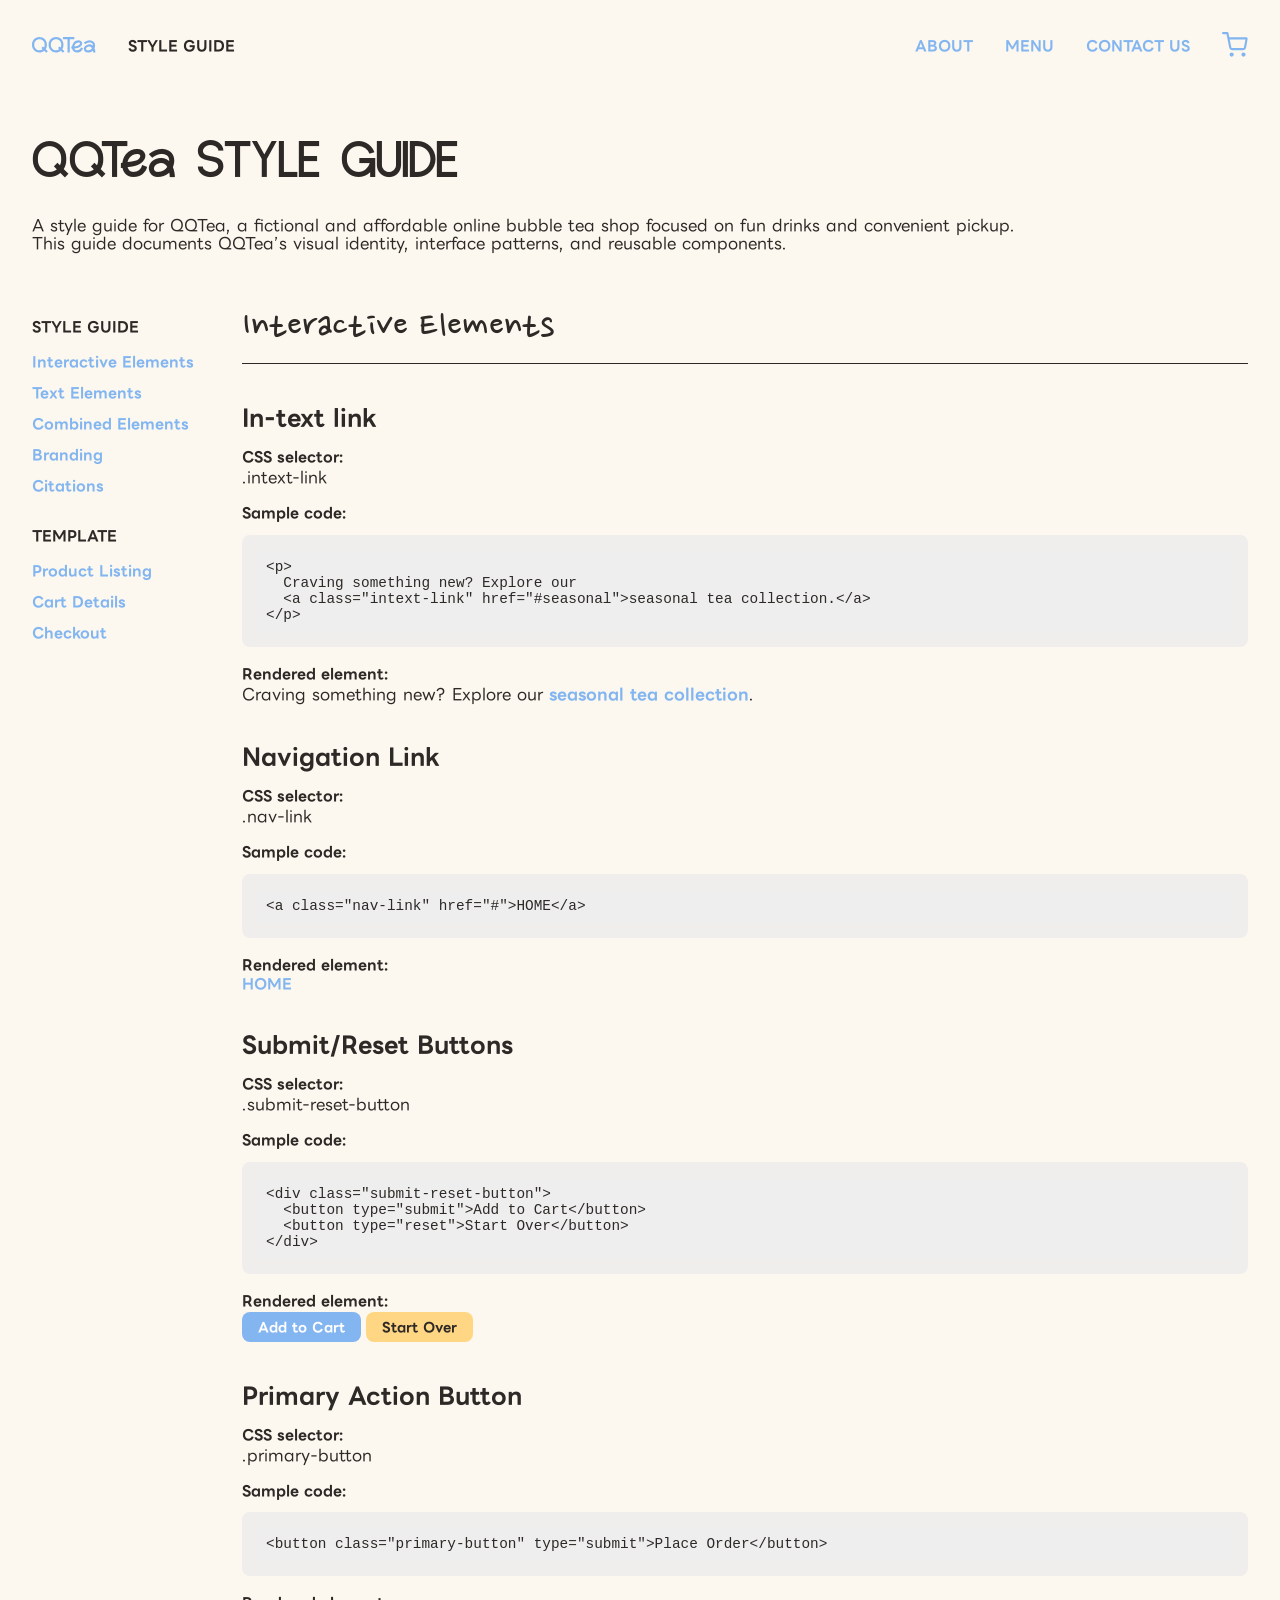
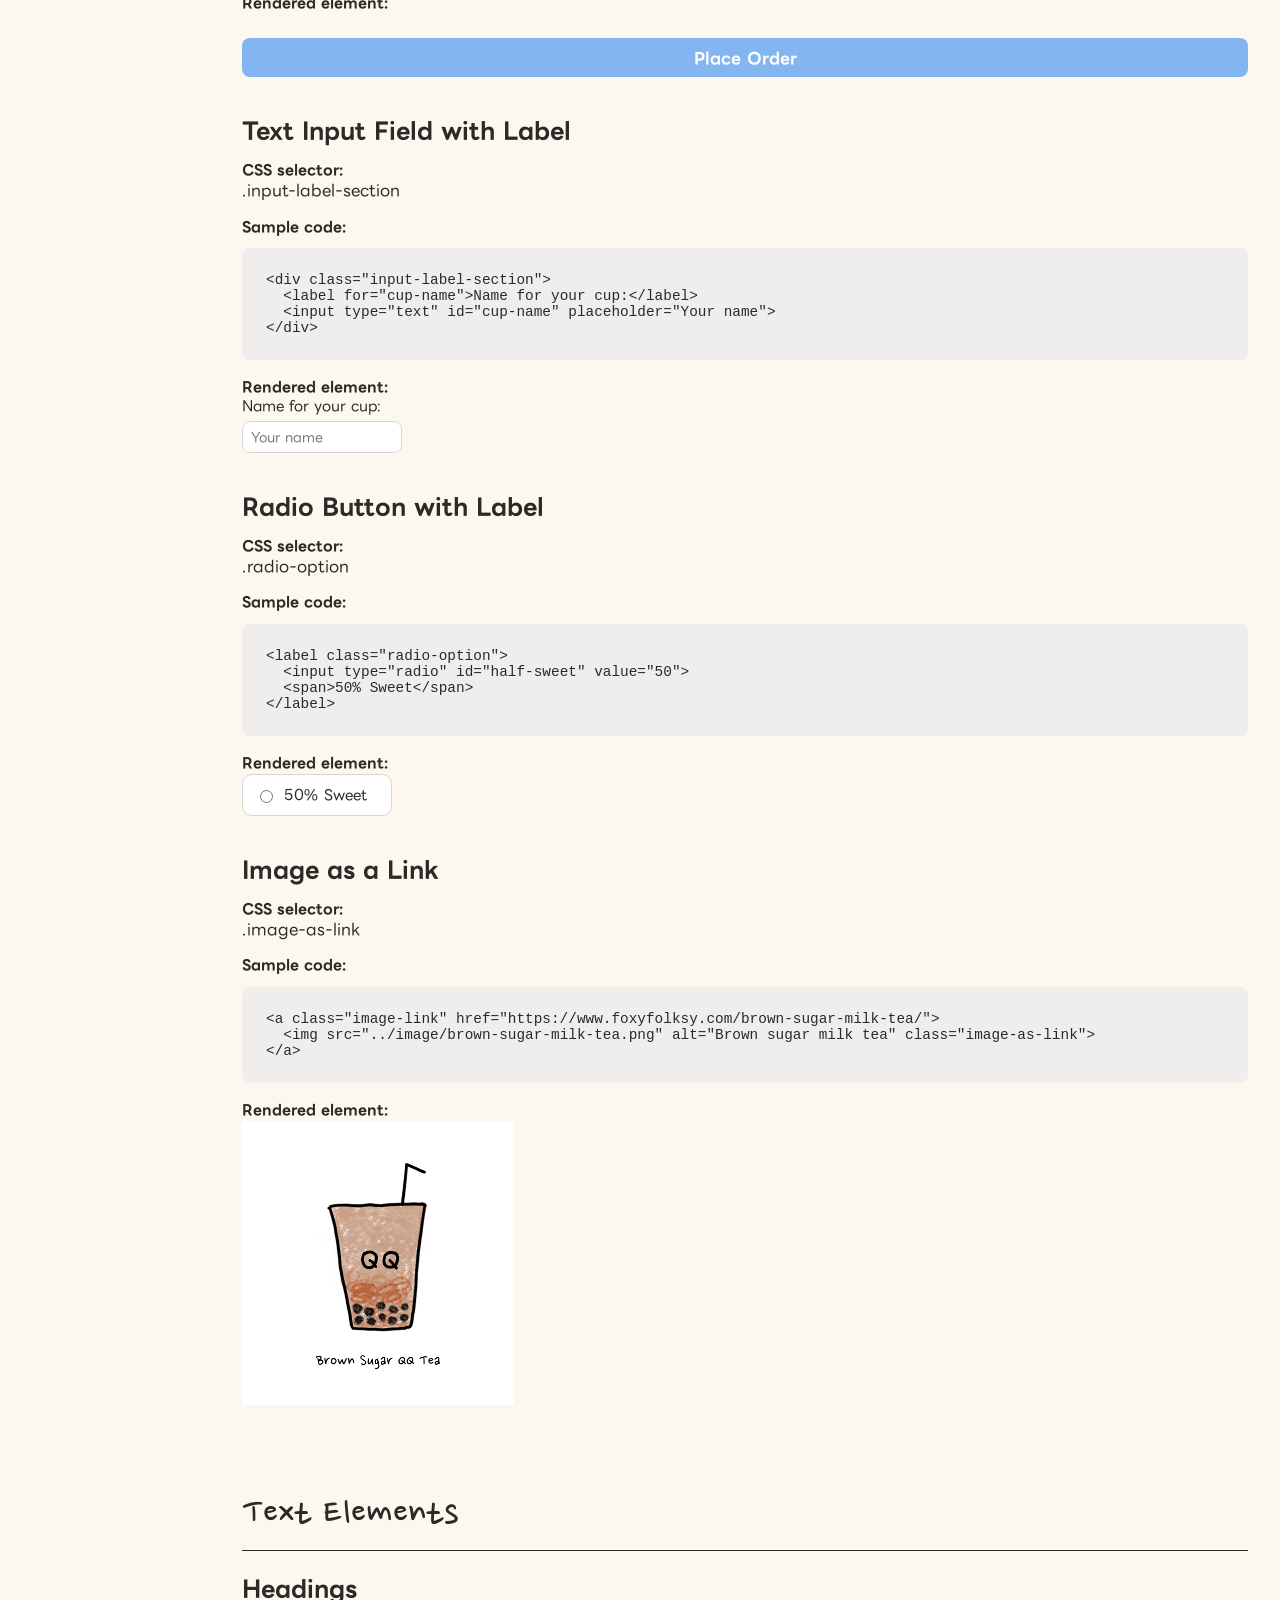
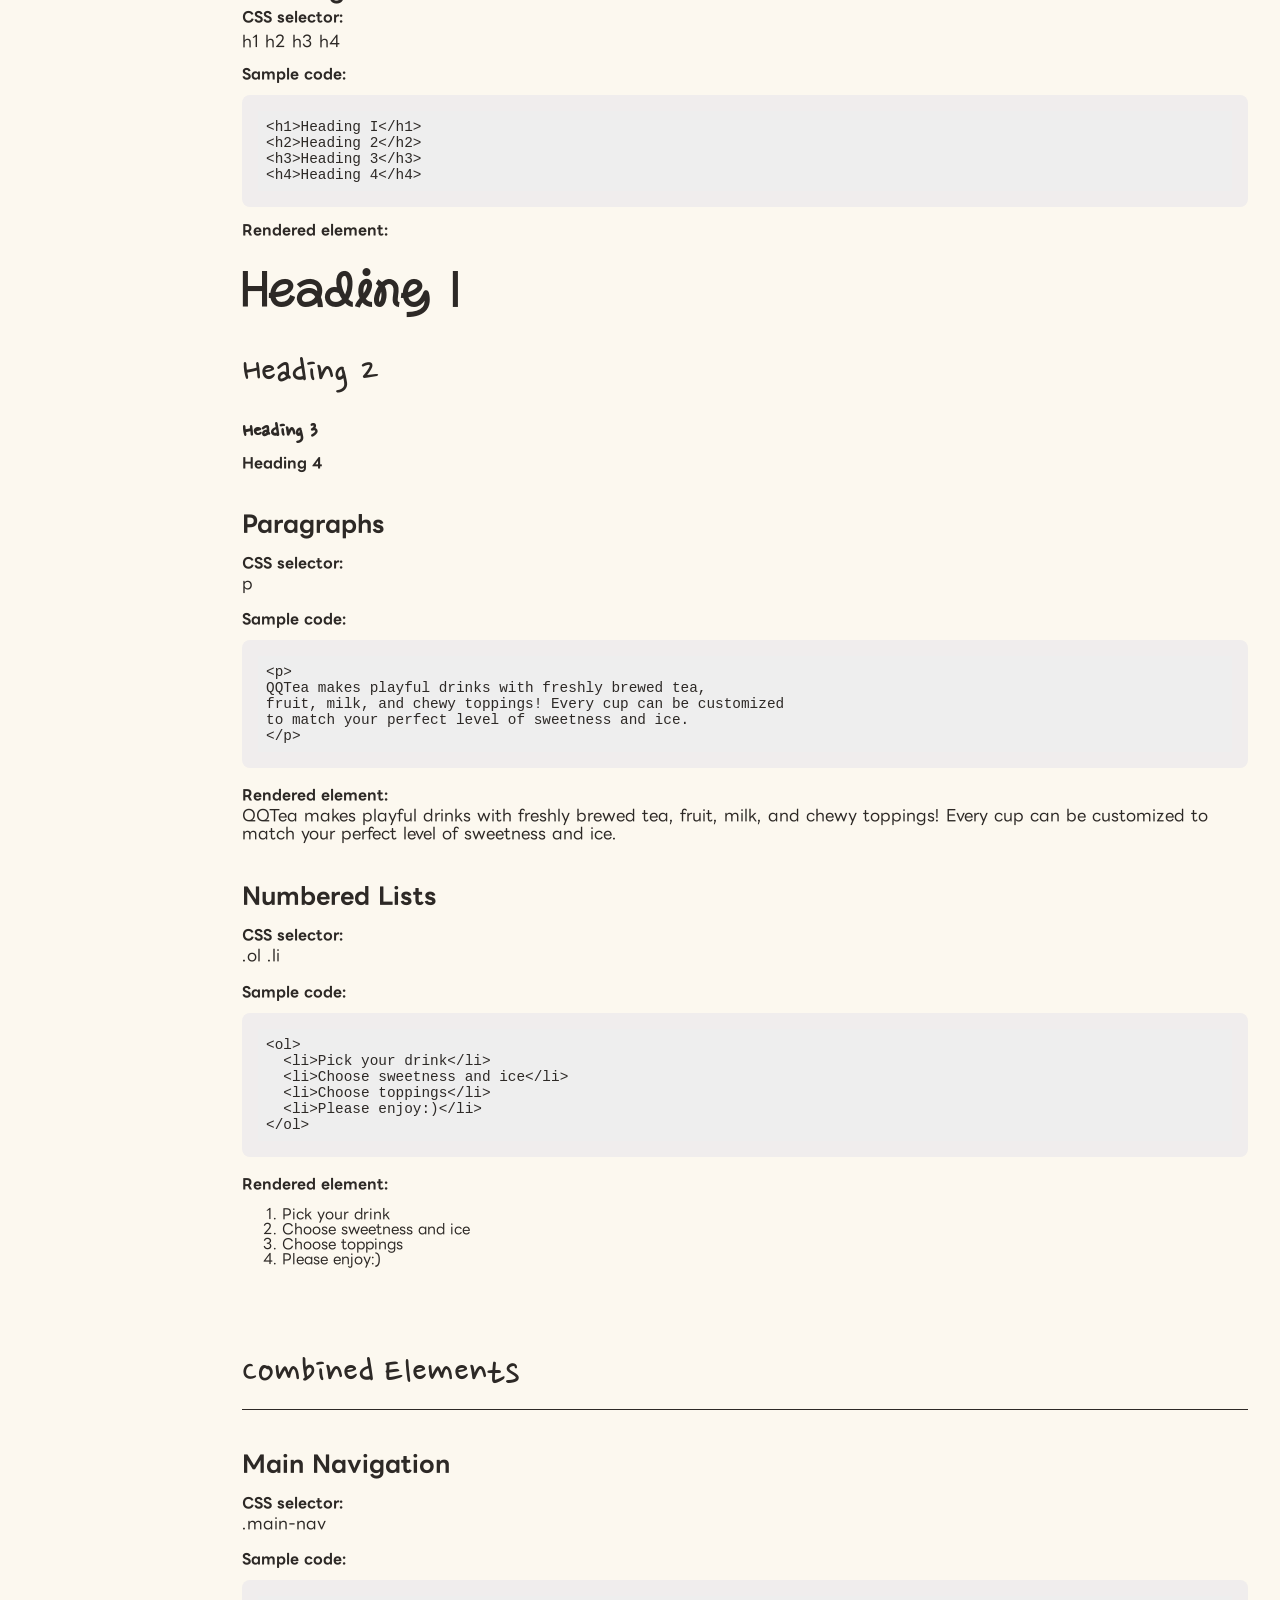
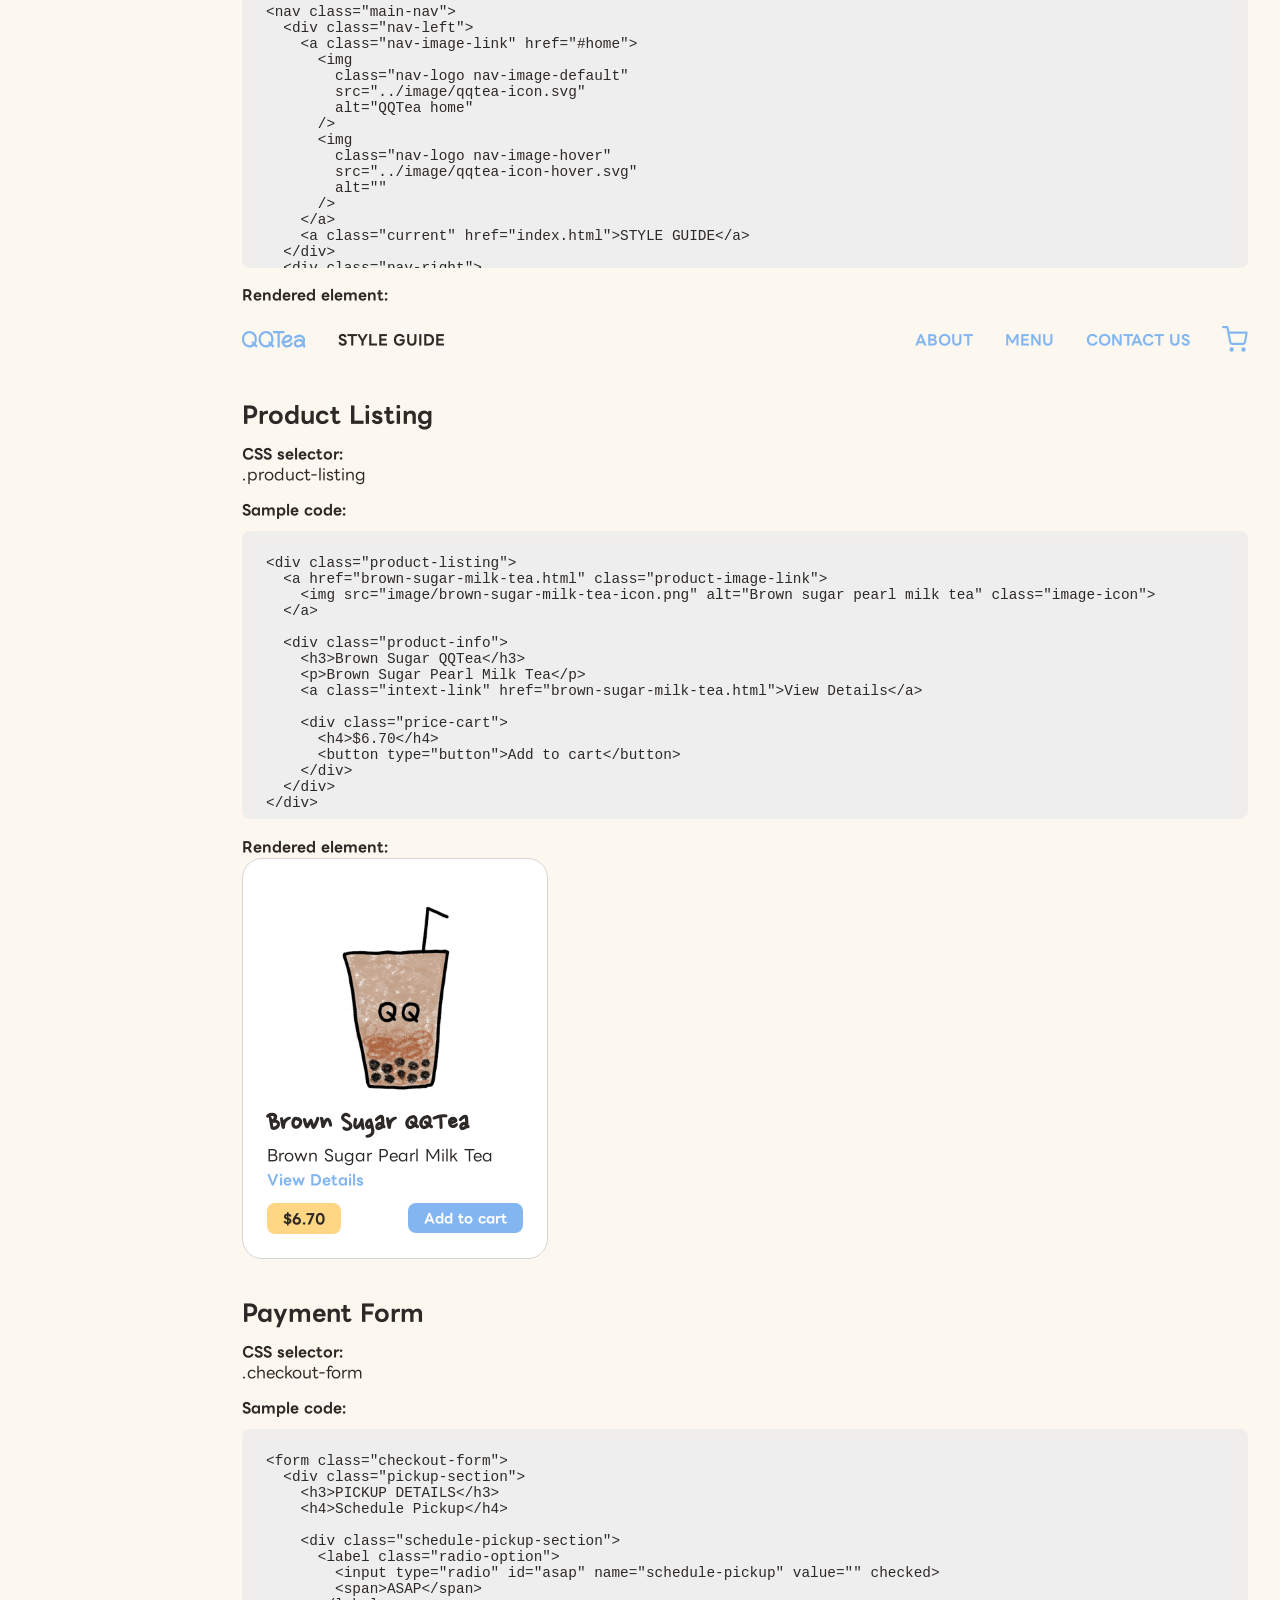
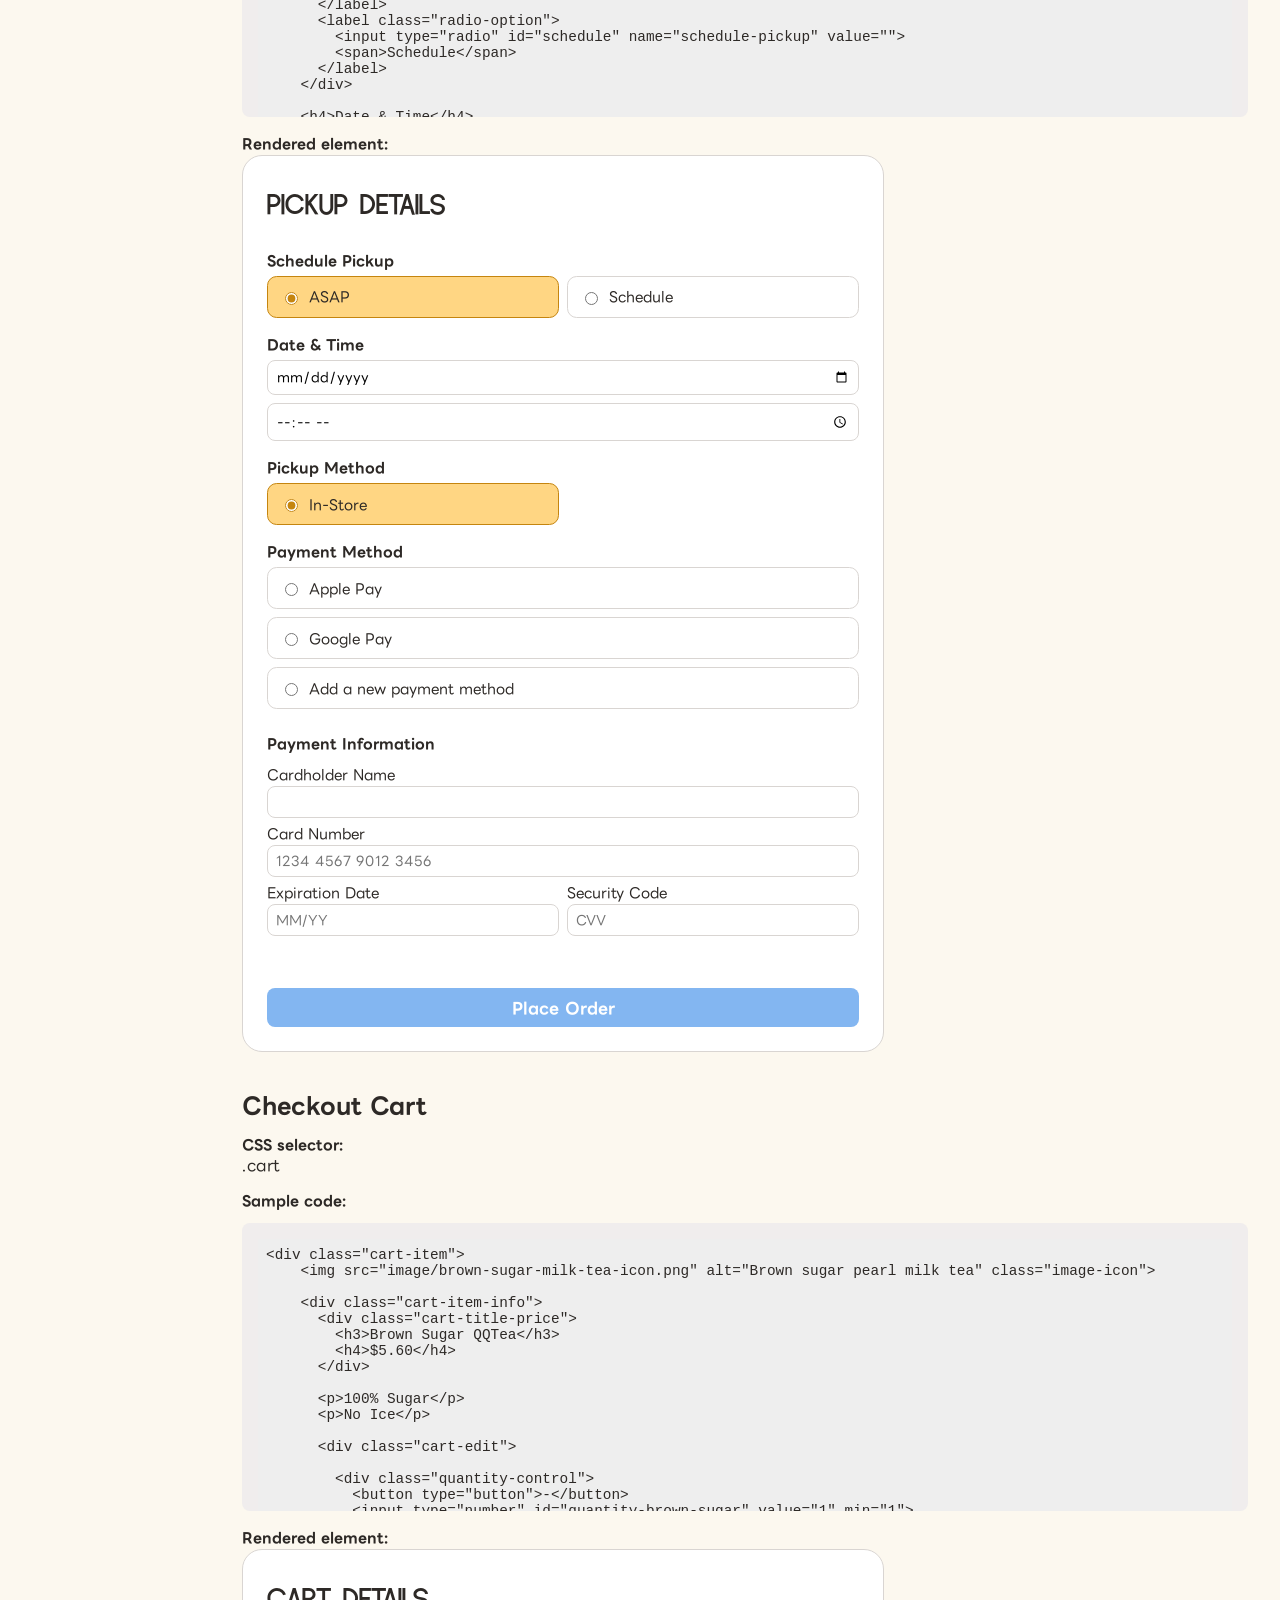
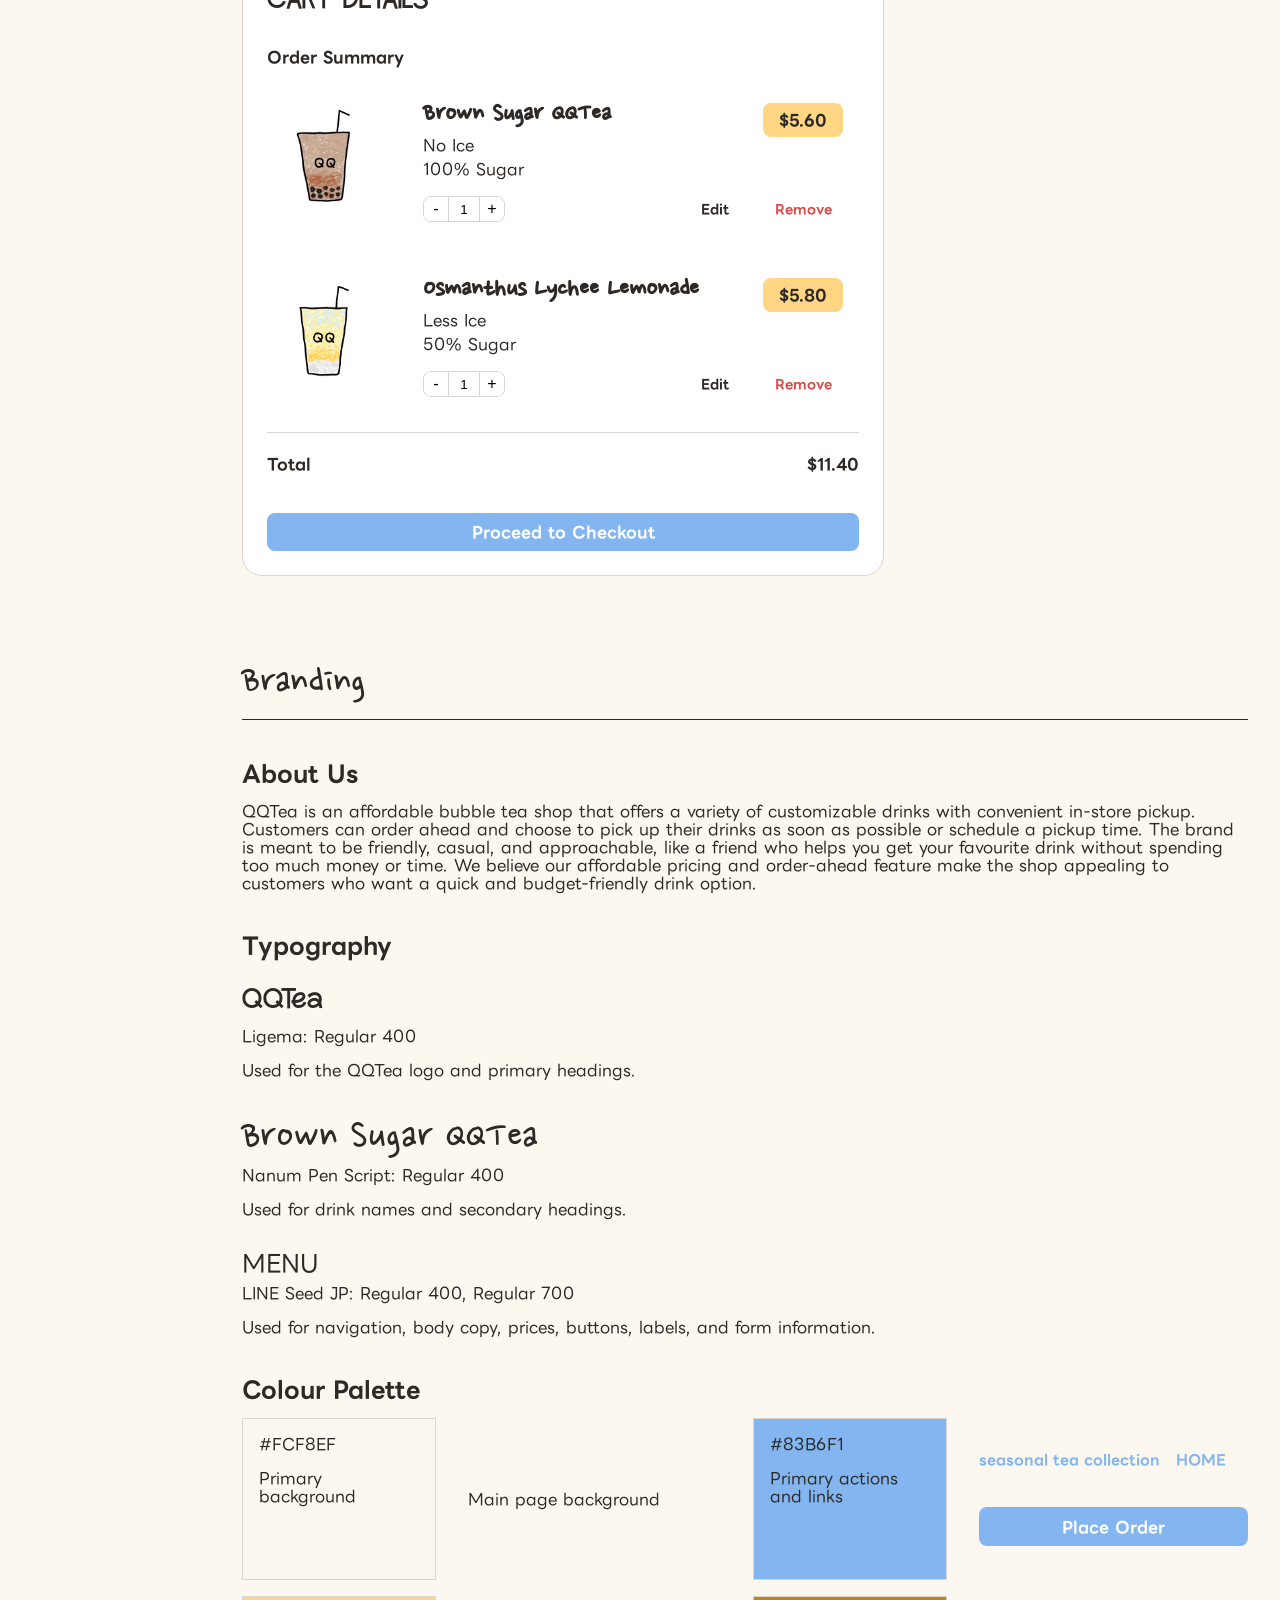
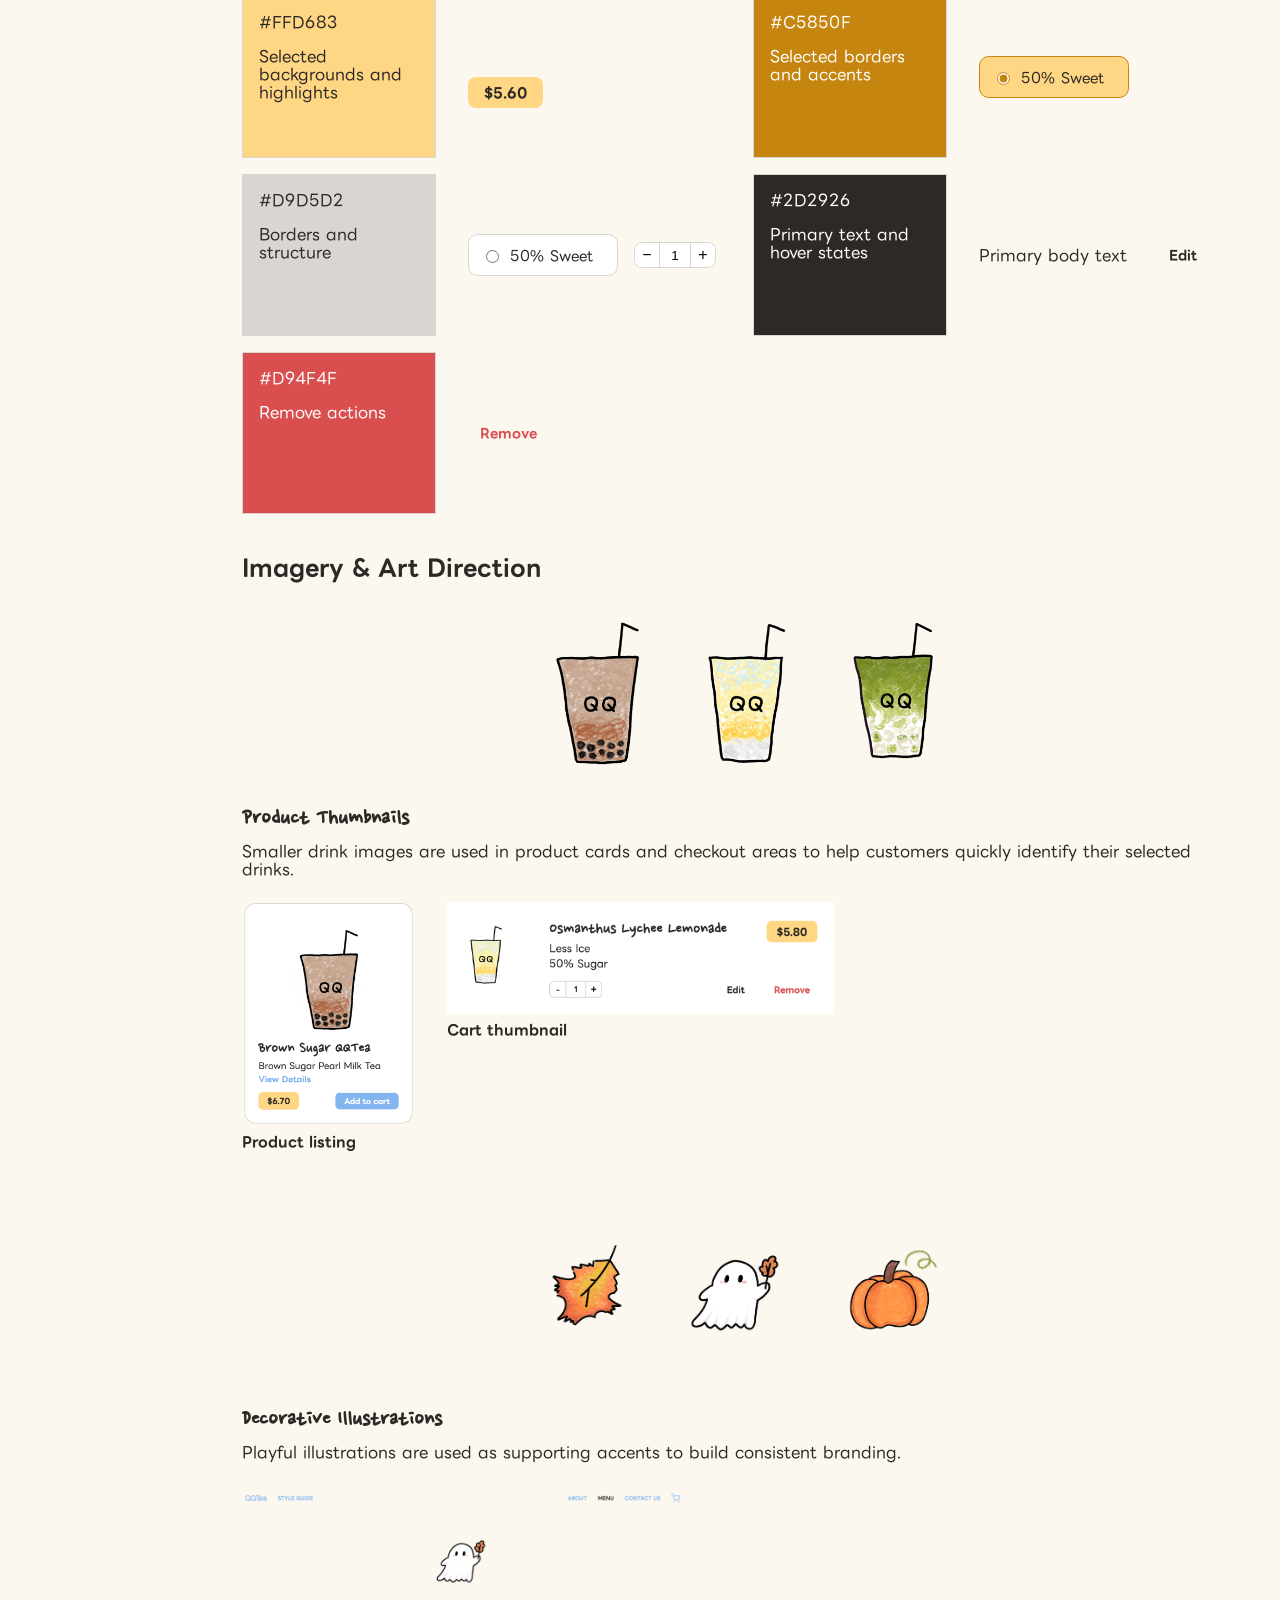
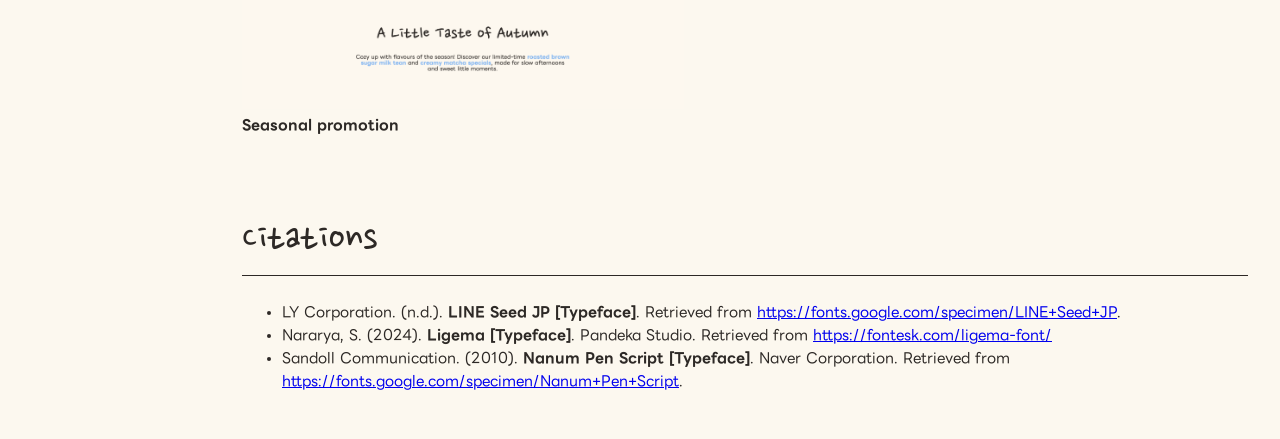
==== commit 2113d89d: "Merge branch 'main' of https://github.com/qiaolexii7/IAT339_P01" ====
--- a/IAT339-P01/html/index.html
+++ b/IAT339-P01/html/index.html
@@ -870,7 +870,7 @@
           <img
             src="../image/brown-sugar-milk-tea-icon.png" alt="Brown Sugar QQTea thumbnail">
           <img
-            src="../image/grape-salted-cheese.png" alt="Grape Salted Cheese thumbnail">
+            src="../image/osmanthus-lychee-lemonade-icon.png" alt="Grape Salted Cheese thumbnail">
           <img
             src="../image/matcha-mochi-latte.png"alt="Matcha Mochi Latte thumbnail">
         </div>
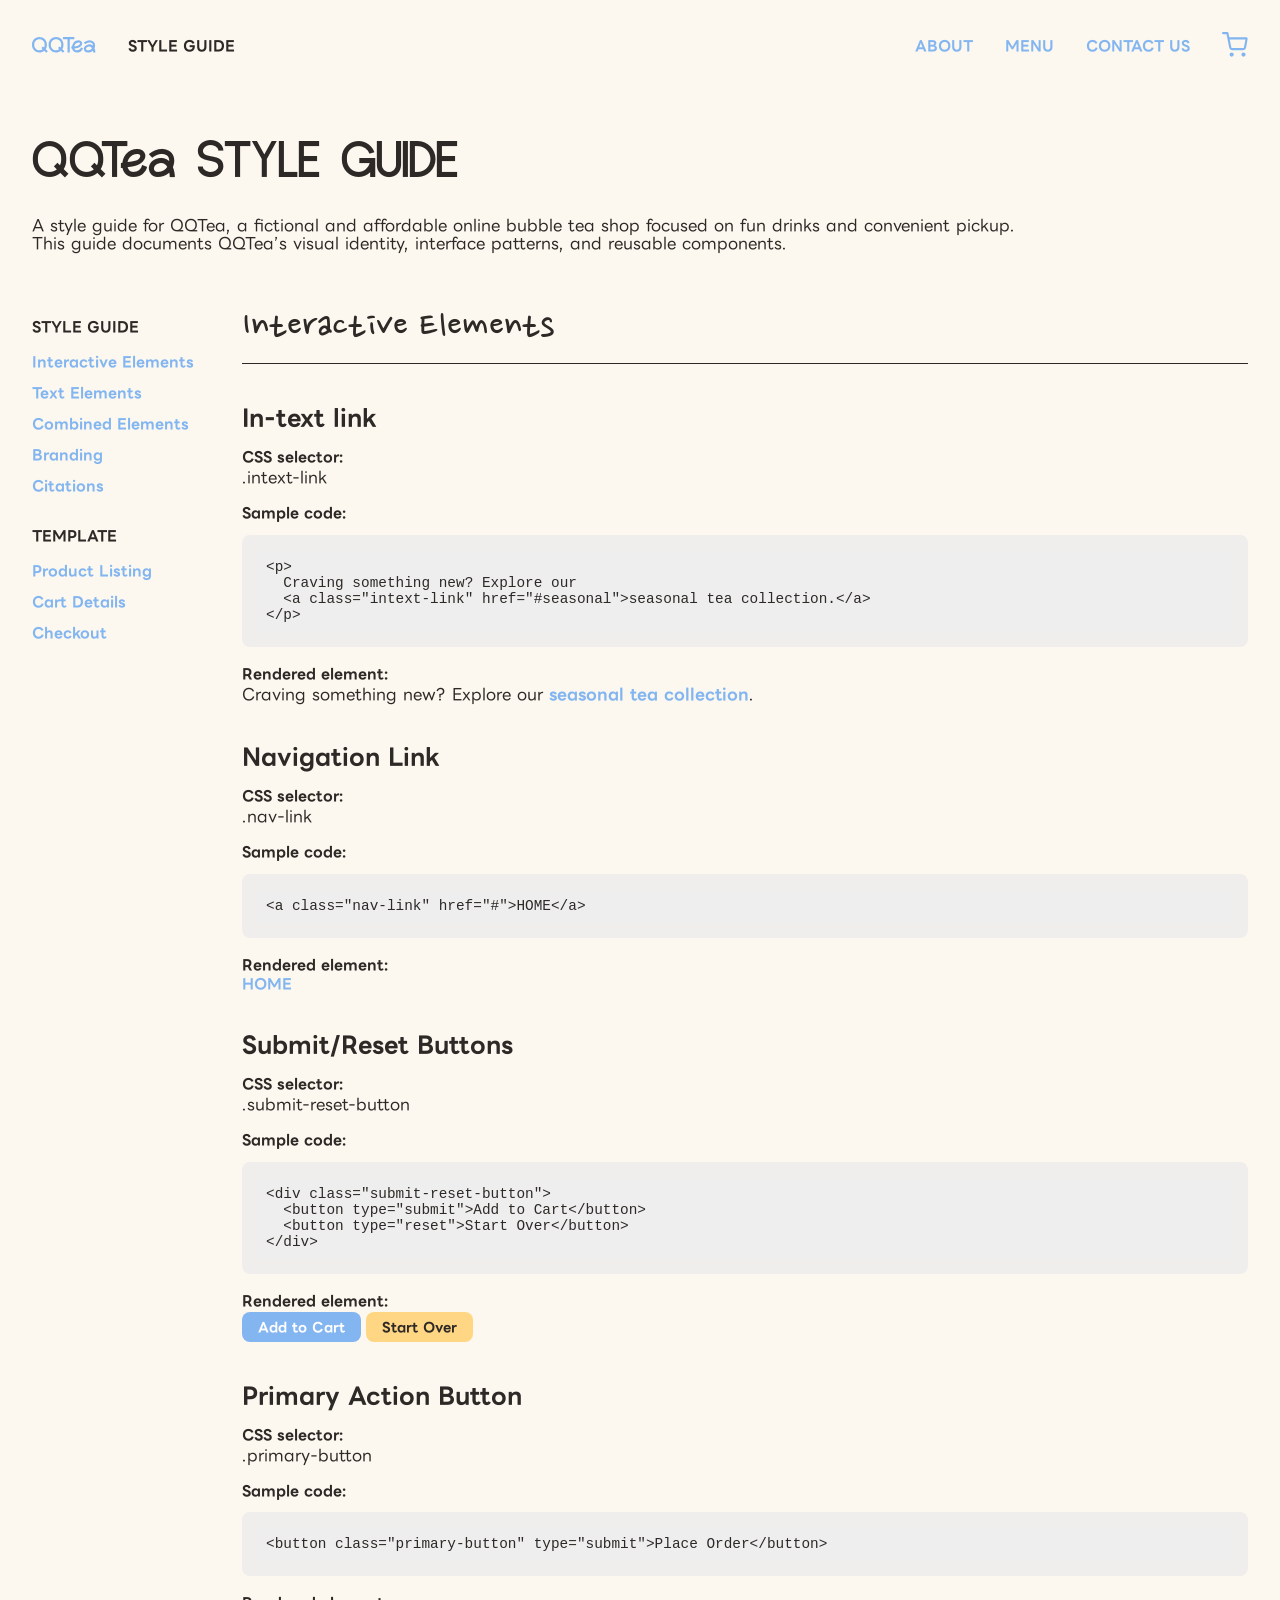
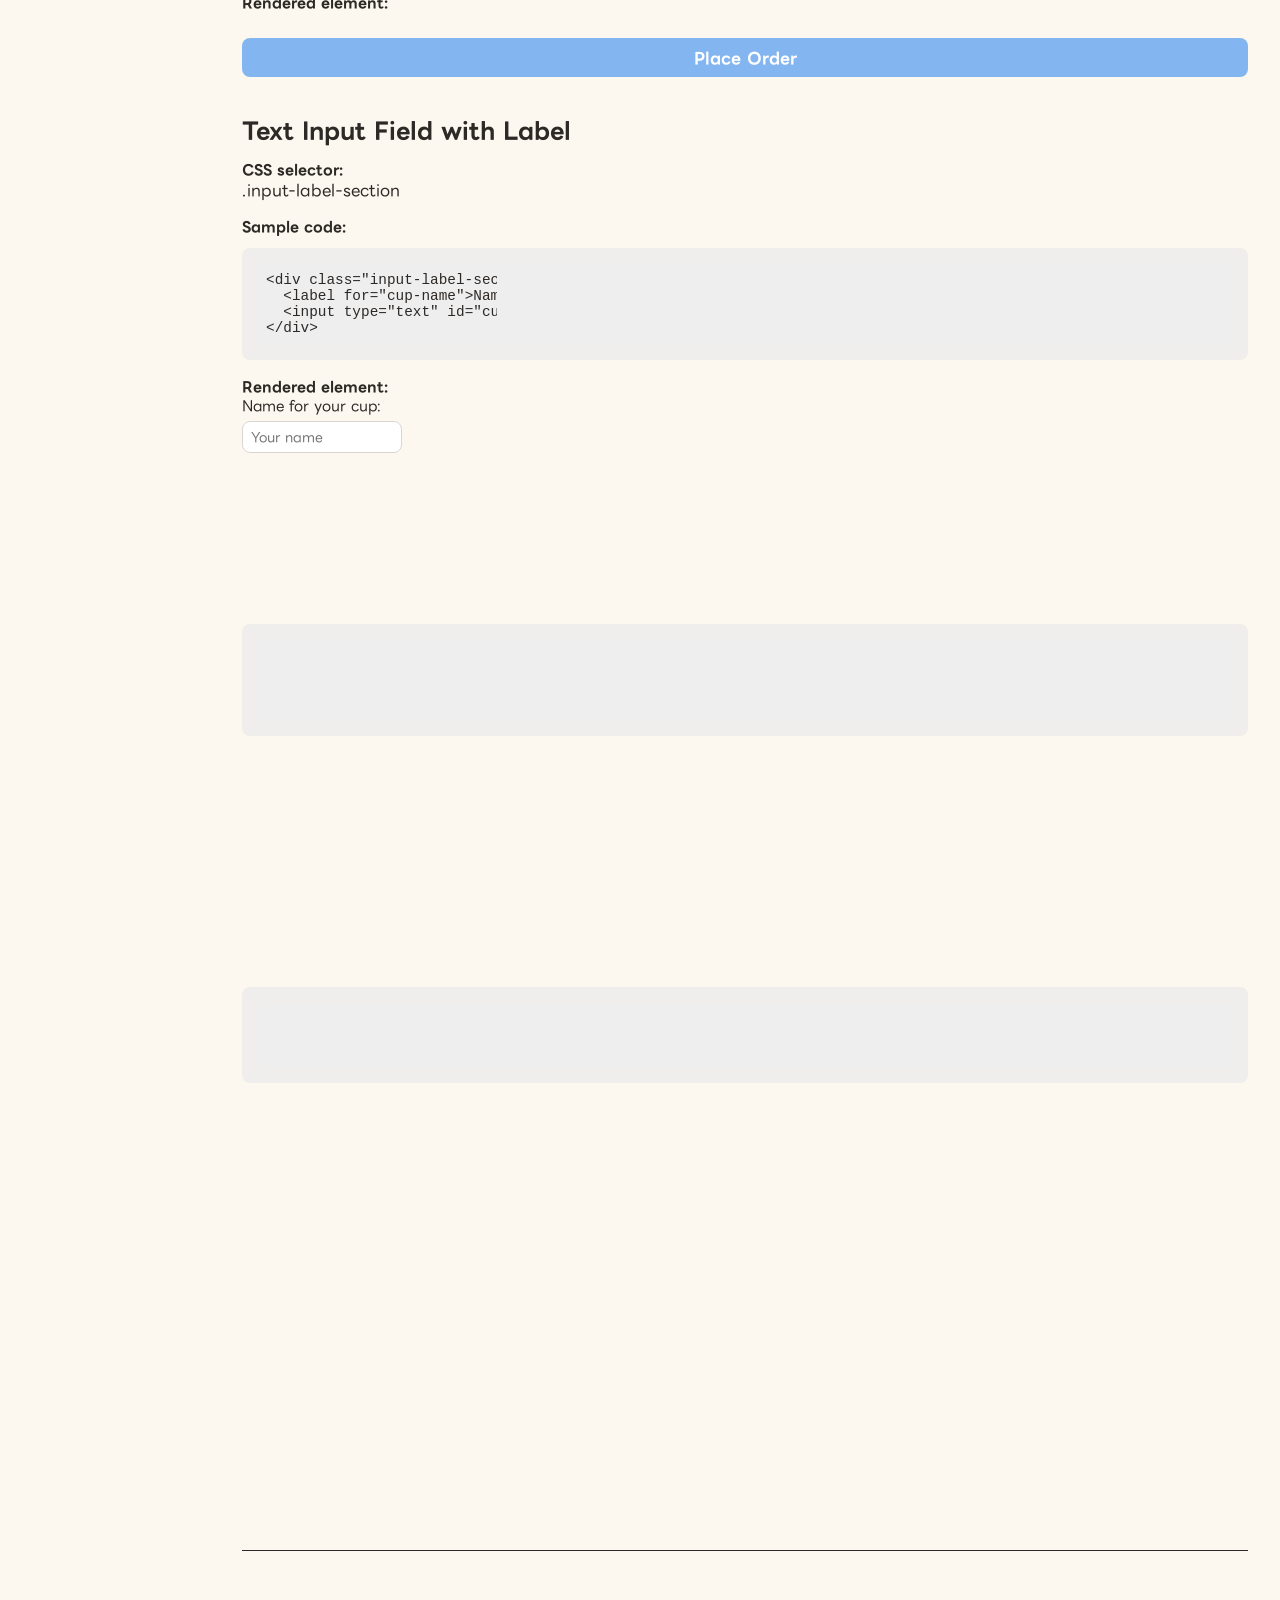
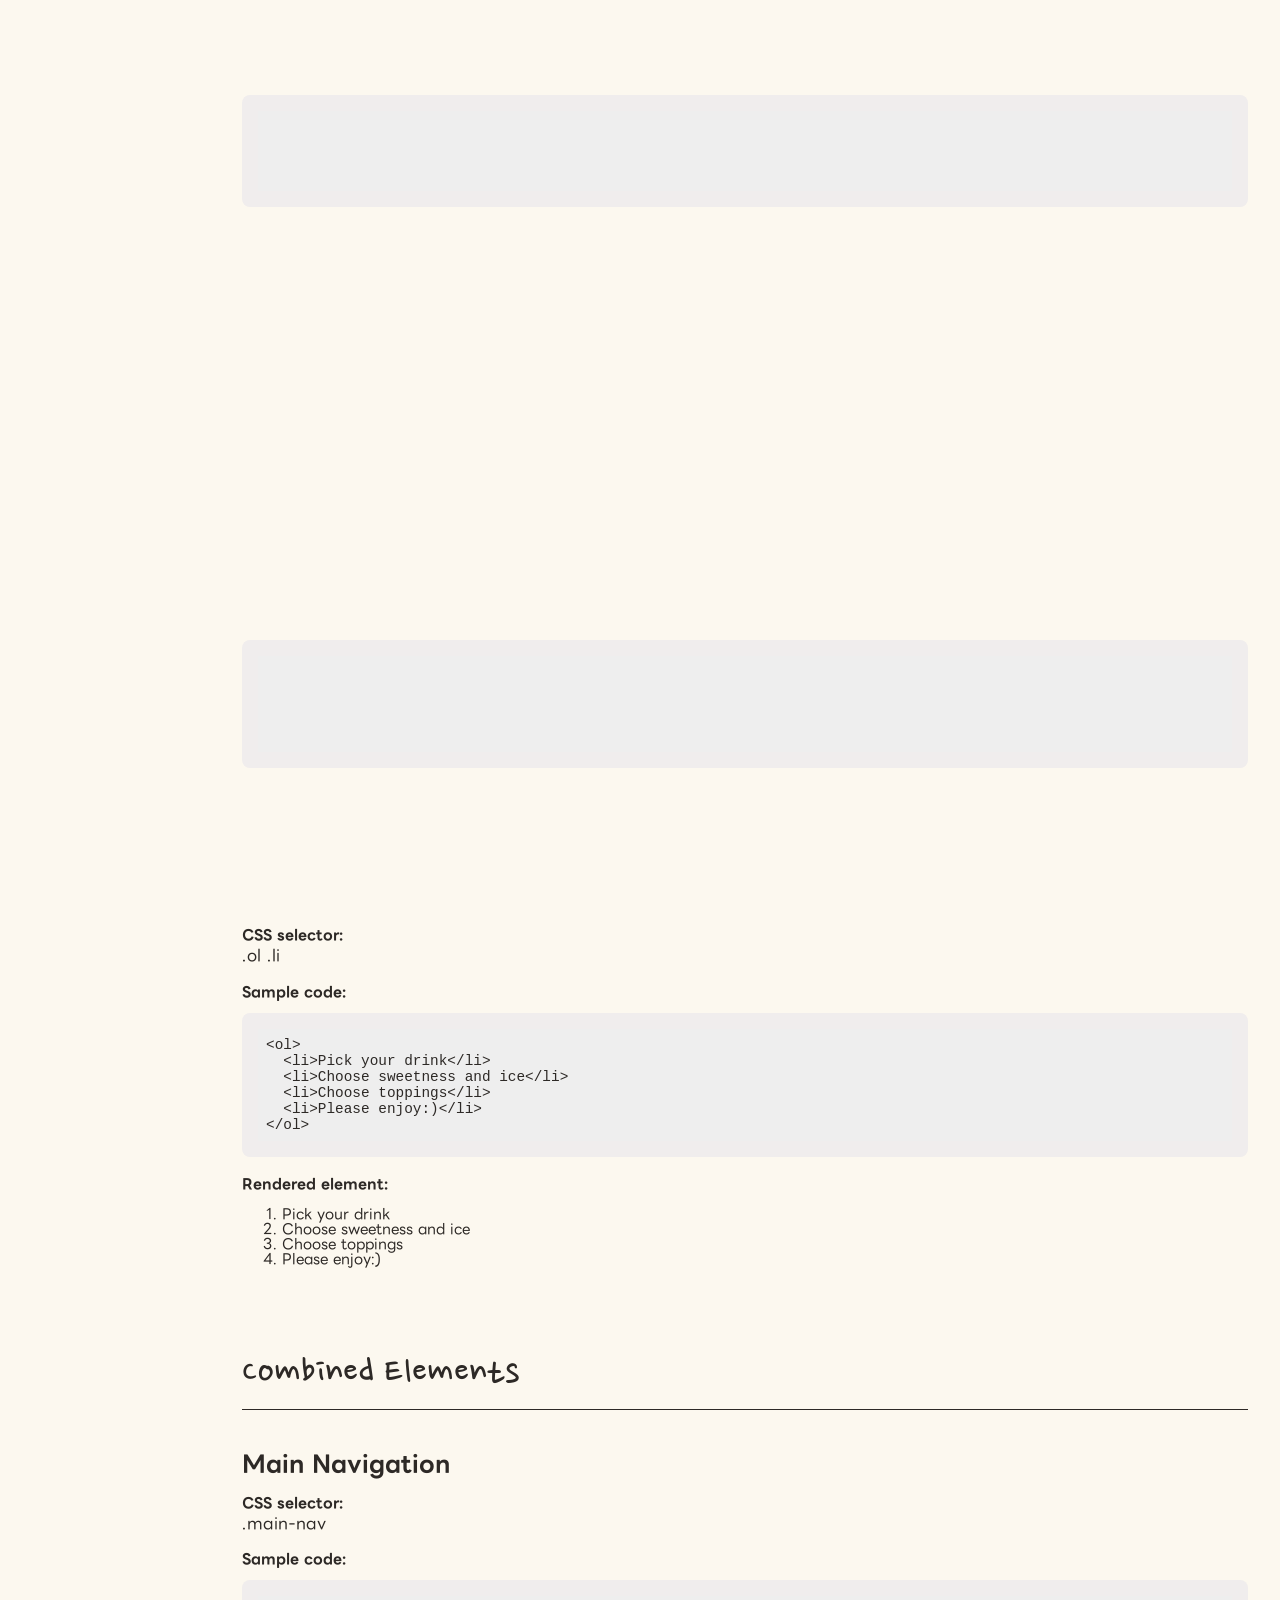
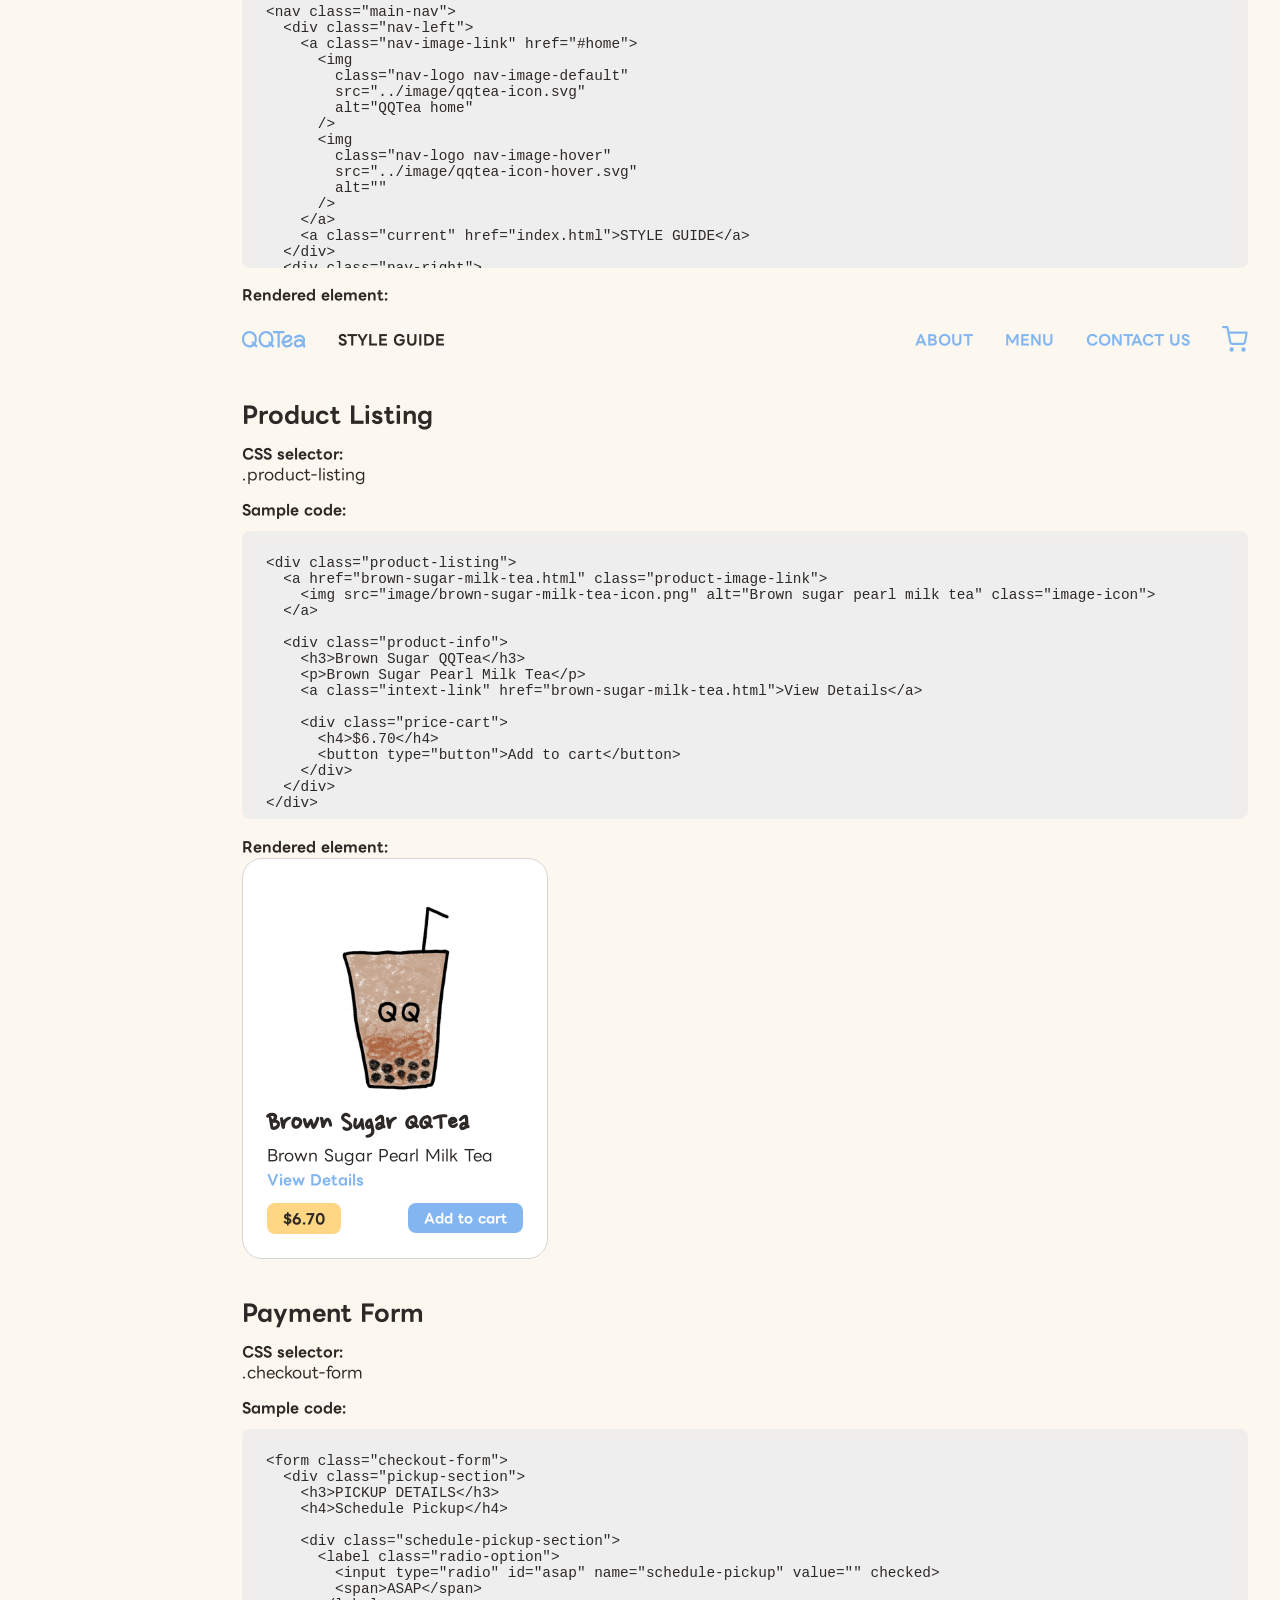
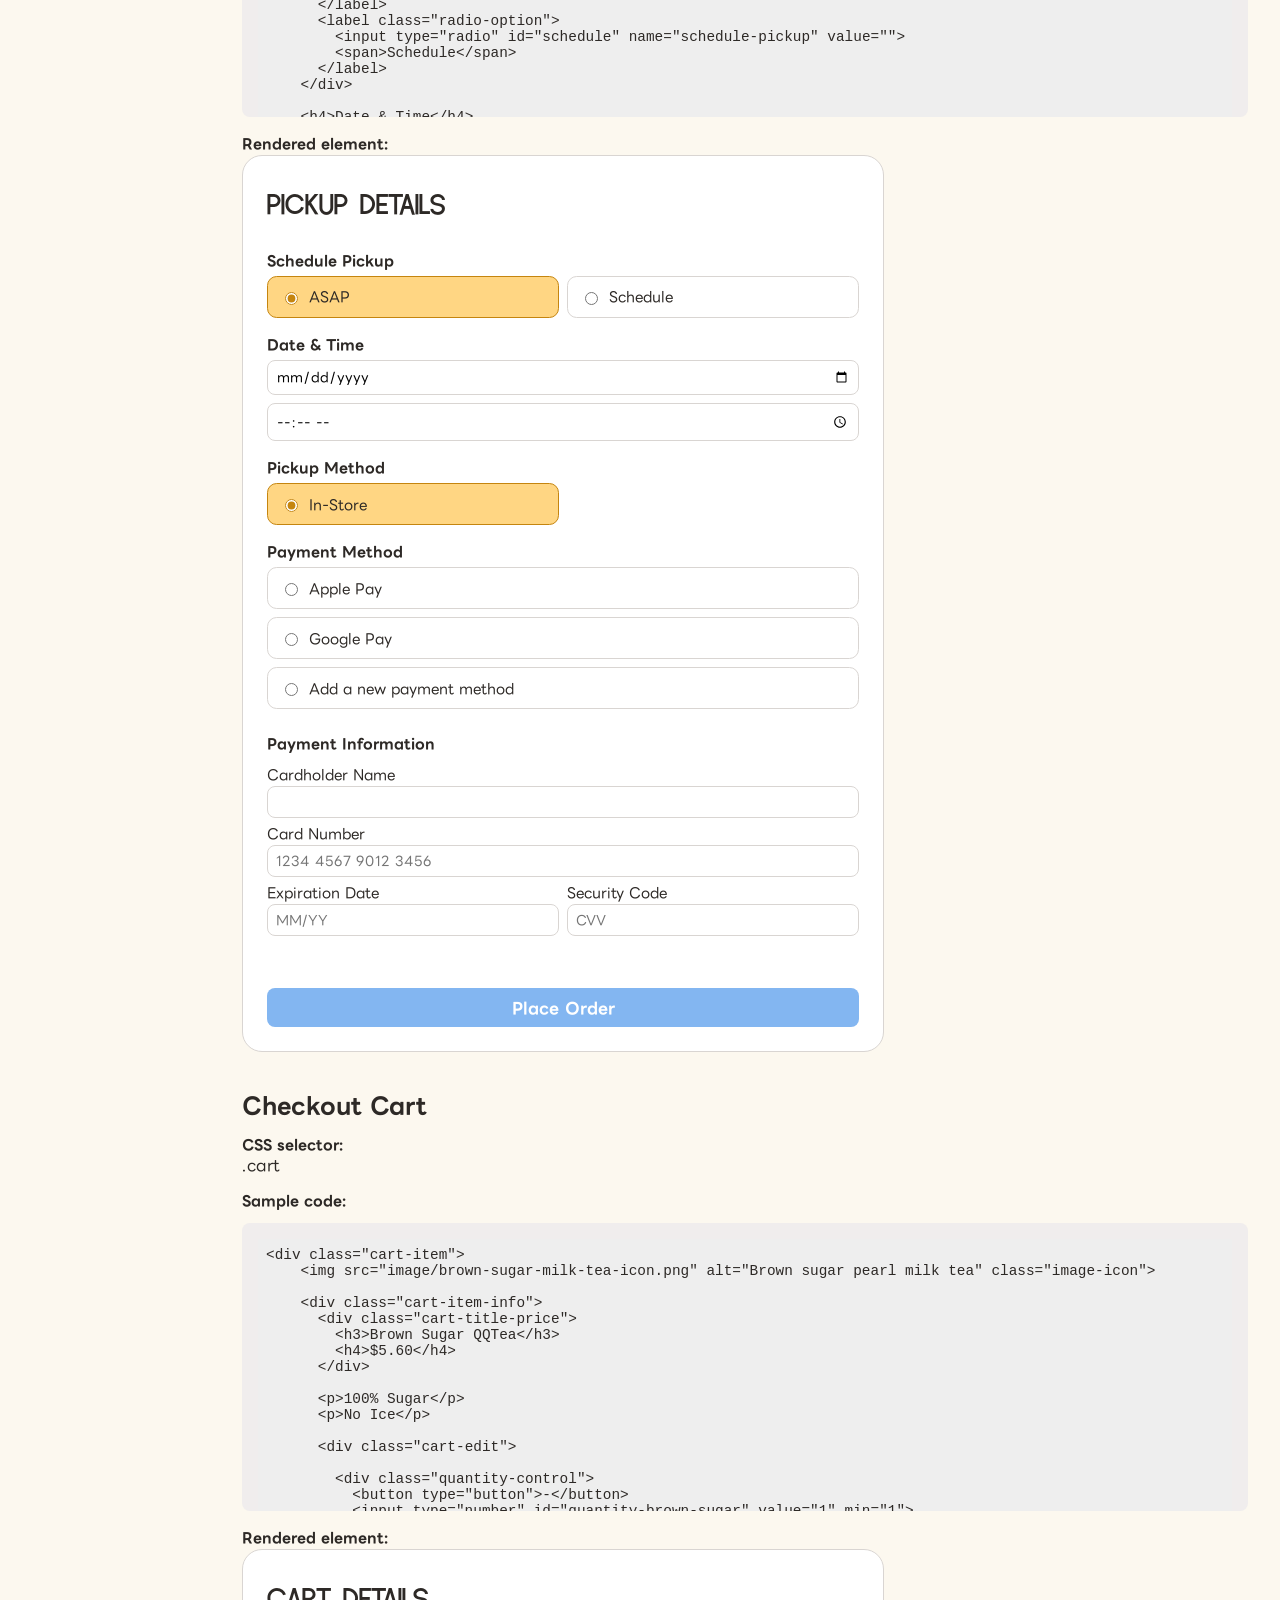
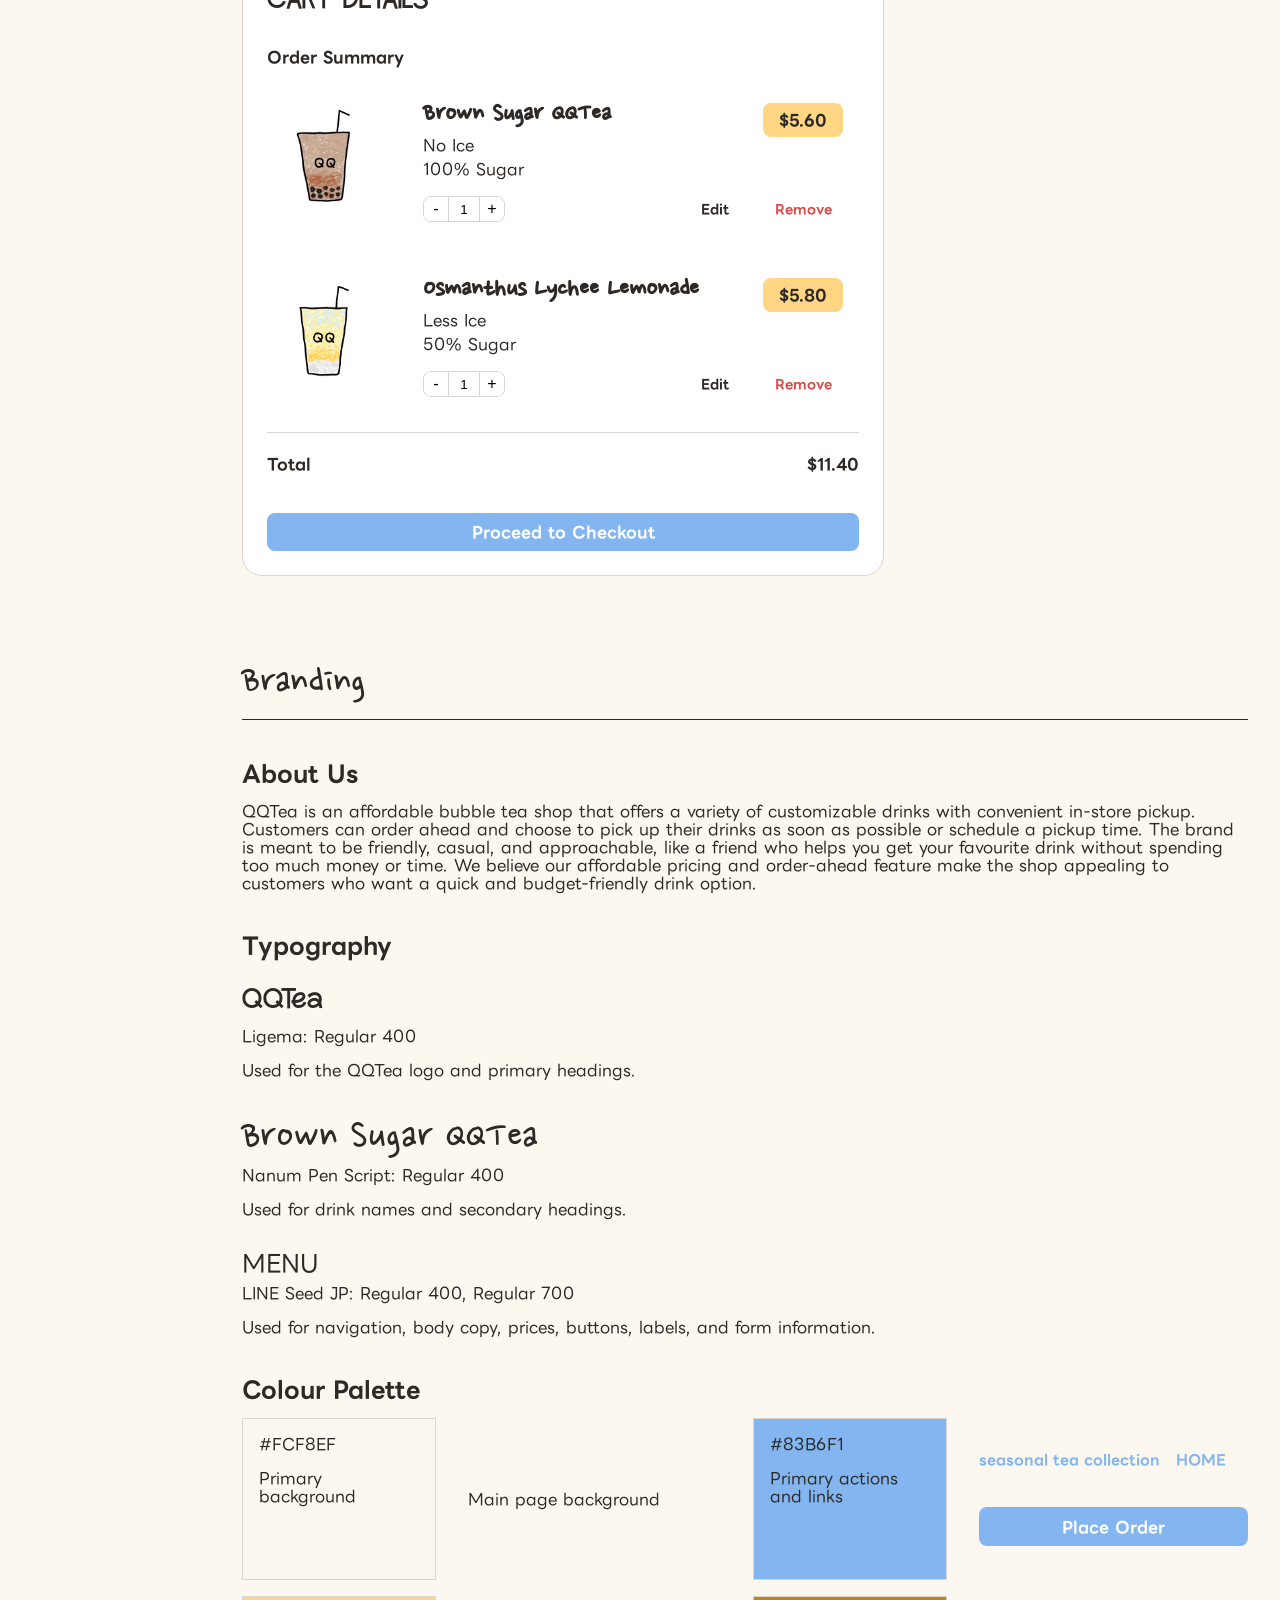
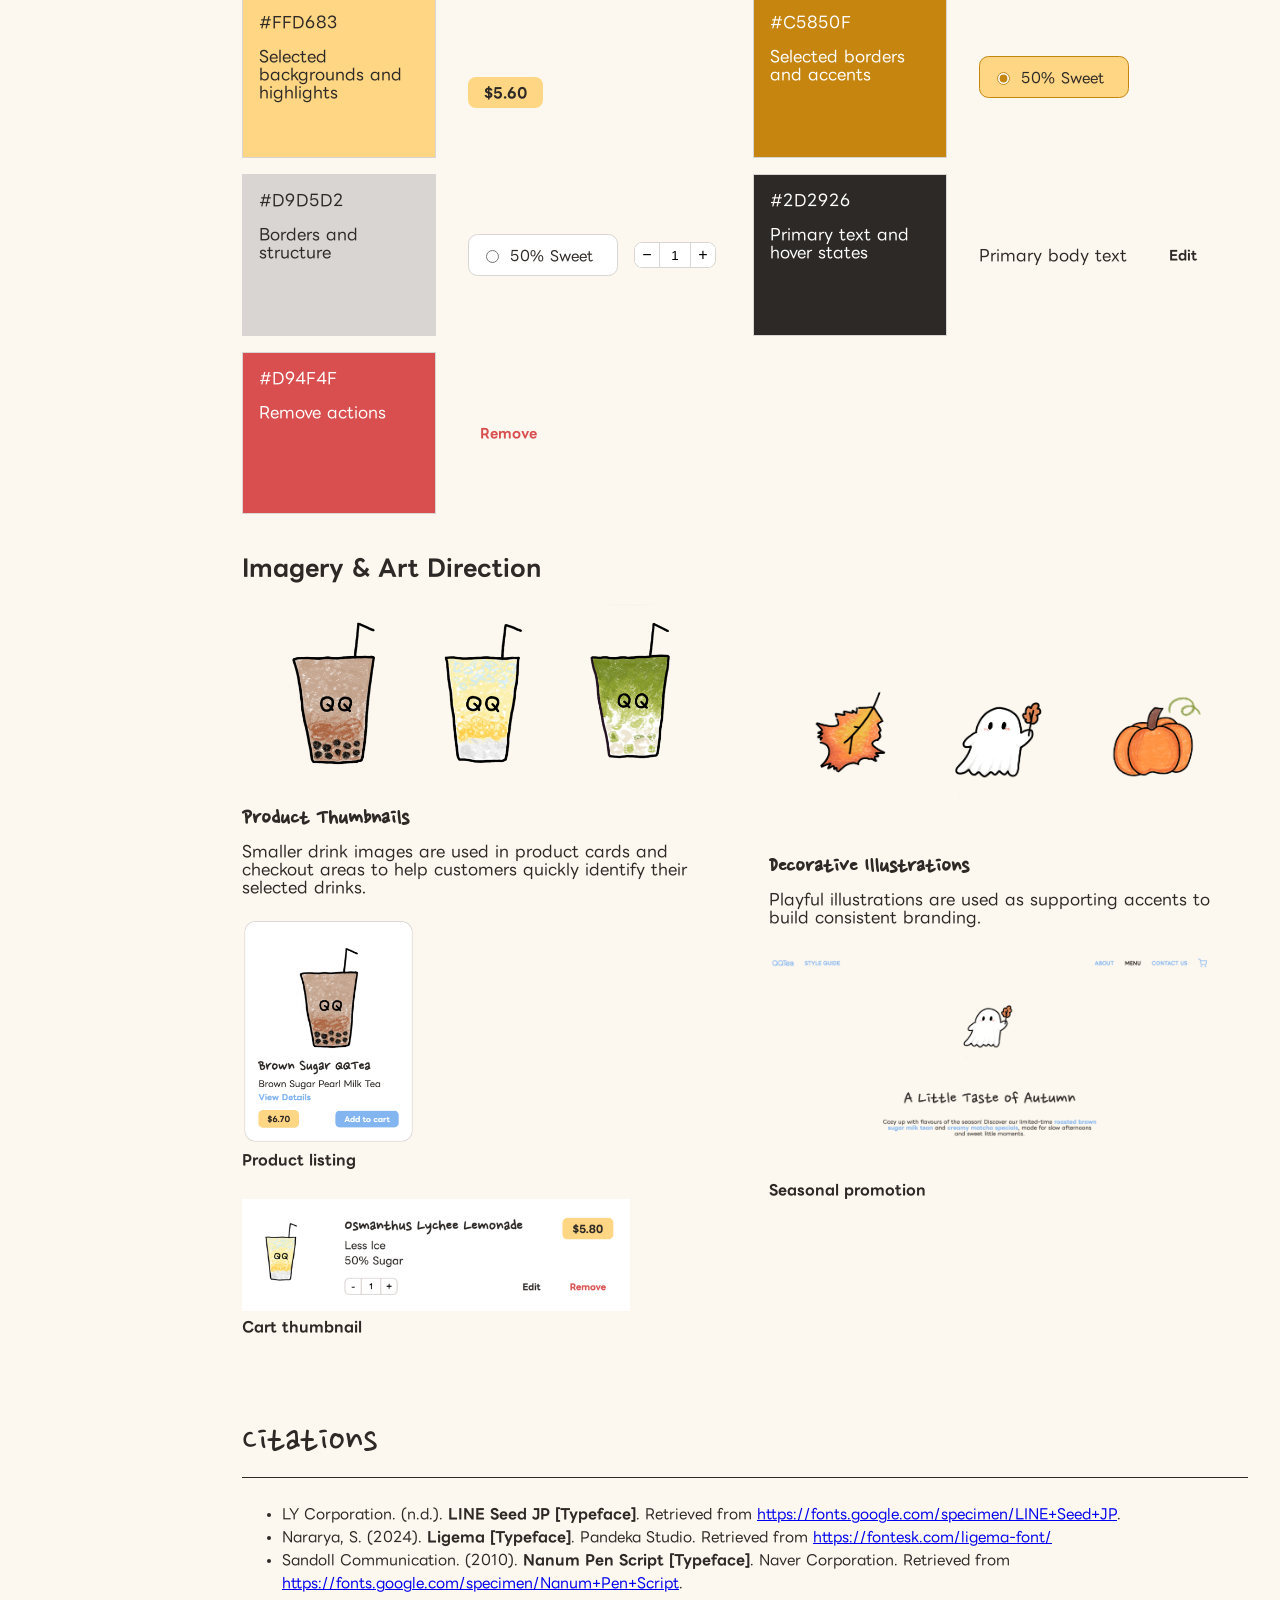
==== commit 042f0f36: "div fix" ====
--- a/IAT339-P01/html/index.html
+++ b/IAT339-P01/html/index.html
@@ -1,25 +1,28 @@
-<!DOCTYPE html>
+<!doctype html>
 <html>
-
   <head>
-
-    <meta charset="utf-8">
+    <meta charset="utf-8" />
     <title>QQTea Style Guide</title>
 
-    <link href="../css/main.css" rel="stylesheet">
+    <link href="../css/main.css" rel="stylesheet" />
   </head>
 
   <body>
-
     <!-- WEBSITE HEADER -->
-  <header>
+    <header>
       <nav class="main-nav">
         <div class="nav-left">
           <a class="nav-image-link" href="#home">
             <img
-              class="nav-logo nav-image-default" src="../image/qqtea-icon.svg" alt="QQTea home">
+              class="nav-logo nav-image-default"
+              src="../image/qqtea-icon.svg"
+              alt="QQTea home"
+            />
             <img
-              class="nav-logo nav-image-hover" src="../image/qqtea-icon-hover.svg" alt="">
+              class="nav-logo nav-image-hover"
+              src="../image/qqtea-icon-hover.svg"
+              alt=""
+            />
           </a>
           <a class="current" href="index.html">STYLE GUIDE</a>
         </div>
@@ -30,265 +33,271 @@
           <a class="nav-link" href="#contact">CONTACT US</a>
           <a class="nav-image-link" href="../html/cart.html">
             <img
-              class="nav-cart-icon nav-image-default" src="../image/cart-icon.svg" alt="Shopping cart">
+              class="nav-cart-icon nav-image-default"
+              src="../image/cart-icon.svg"
+              alt="Shopping cart"
+            />
             <img
-              class="nav-cart-icon nav-image-hover" src="../image/cart-icon-hover.svg" alt="">
+              class="nav-cart-icon nav-image-hover"
+              src="../image/cart-icon-hover.svg"
+              alt=""
+            />
           </a>
         </div>
       </nav>
-  </header>
+    </header>
 
     <!-- STYLE GUIDE TITLE -->
     <header class="style-guide-header">
       <h1>QQTea STYLE GUIDE</h1>
-          <p>
-            A style guide for QQTea, a fictional and affordable online bubble tea shop focused on fun drinks and convenient pickup.<br>
-            This guide documents QQTea’s visual identity, interface patterns, and reusable components.
-          </p>
+      <p>
+        A style guide for QQTea, a fictional and affordable online bubble tea
+        shop focused on fun drinks and convenient pickup.<br />
+        This guide documents QQTea’s visual identity, interface patterns, and
+        reusable components.
+      </p>
     </header>
 
     <!-- SIDE NAV -->
     <div class="style-guide-layout">
       <nav class="style-guide-nav">
         <h4>STYLE GUIDE</h4>
-        <a class="nav-link" href="#interactive_elements">Interactive Elements</a>
+        <a class="nav-link" href="#interactive_elements"
+          >Interactive Elements</a
+        >
         <a class="nav-link" href="#text_elements">Text Elements</a>
         <a class="nav-link" href="#combined_elements">Combined Elements</a>
         <a class="nav-link" href="#branding">Branding</a>
         <a class="nav-link" href="#citations">Citations</a>
-      
+
         <h4 class="nav-section-heading">TEMPLATE</h4>
         <a class="nav-link" href="product-listing.html">Product Listing</a>
         <a class="nav-link" href="cart.html">Cart Details</a>
         <a class="nav-link" href="checkout.html">Checkout</a>
-
       </nav>
 
-    <main class="style-guide-main">
-
+      <main class="style-guide-main">
         <!-- INTERACTIVE ELEMENTS SECTION // -->
-    <section id="interactive_elements">
-      <h2>Interactive Elements</h2>
-      <section class="element">
-        <h3 class="element-title">In-text link</h3>
-
-        <h4>CSS selector:</h4>
-        <p>.intext-link</p>
-
-        <h4>Sample code:</h4>
-        <pre><code>&lt;p&gt;
+        <section id="interactive_elements">
+          <h2>Interactive Elements</h2>
+          <section class="element">
+            <h3 class="element-title">In-text link</h3>
+
+            <h4>CSS selector:</h4>
+            <p>.intext-link</p>
+
+            <h4>Sample code:</h4>
+            <pre><code>&lt;p&gt;
   Craving something new? Explore our
   &lt;a class="intext-link" href="#seasonal"&gt;seasonal tea collection.&lt;/a&gt;
 &lt;/p&gt; </code></pre>
 
-        <h4>Rendered element:</h4>
-        <p>
-          Craving something new? Explore our
-          <a class="intext-link" href="product-listing.html">seasonal tea collection</a>.
-        </p>
-      </section>
-
-
-      <section class="element">
-
-        <h3 class="element-title">Navigation Link</h3>
-
-        <h4>CSS selector:</h4>
-        <p>.nav-link</p>
-
-        <h4>Sample code:</h4>
-        <pre><code>&lt;a class="nav-link" href="#"&gt;HOME&lt;/a&gt;</code></pre>
-
-        <h4>Rendered element:</h4>
-        <a class="nav-link" href="#">HOME</a>
-      </section>
-
-
-      <section class="element">
-        <h3 class="element-title">Submit/Reset Buttons</h3>
-        <!--type="submit" and type="reset" required later-->
-
-        <h4>CSS selector:</h4>
-        <p>.submit-reset-button</p>
-
-        <h4>Sample code:</h4>
-        <pre><code>&lt;div class="submit-reset-button"&gt;
+            <h4>Rendered element:</h4>
+            <p>
+              Craving something new? Explore our
+              <a class="intext-link" href="product-listing.html"
+                >seasonal tea collection</a
+              >.
+            </p>
+          </section>
+
+          <section class="element">
+            <h3 class="element-title">Navigation Link</h3>
+
+            <h4>CSS selector:</h4>
+            <p>.nav-link</p>
+
+            <h4>Sample code:</h4>
+            <pre><code>&lt;a class="nav-link" href="#"&gt;HOME&lt;/a&gt;</code></pre>
+
+            <h4>Rendered element:</h4>
+            <a class="nav-link" href="#">HOME</a>
+          </section>
+
+          <section class="element">
+            <h3 class="element-title">Submit/Reset Buttons</h3>
+            <!--type="submit" and type="reset" required later-->
+
+            <h4>CSS selector:</h4>
+            <p>.submit-reset-button</p>
+
+            <h4>Sample code:</h4>
+            <pre><code>&lt;div class="submit-reset-button"&gt;
   &lt;button type="submit"&gt;Add to Cart&lt;/button&gt;
   &lt;button type="reset"&gt;Start Over&lt;/button&gt;
 &lt;/div&gt;</code></pre>
 
-        <h4>Rendered element:</h4>
-
-        <div class="submit-reset-button">
-          <button type="submit">Add to Cart</button>
-          <button type="reset">Start Over</button>
-        </div>
-      </section>
-
-      <section class="element">
-      <h3 class="element-title">Primary Action Button</h3>
-
-      <h4>CSS selector:</h4>
-      <p>.primary-button</p>
-
-      <h4>Sample code:</h4>
-      <pre><code>&lt;button class="primary-button" type="submit"&gt;Place Order&lt;/button&gt;</code></pre>
-
-      <h4>Rendered element:</h4>
-      <button class="primary-button" type="submit">Place Order</button>
-    </section>
-
-      <section class="element">
-        <h3 class="element-title">Text Input Field with Label</h3>
-
-        <h4>CSS selector:</h4>
-        <p>.input-label-section</p>
-
-        <h4>Sample code:</h4>
-        <pre><code>&lt;div class="input-label-section"&gt;
+            <h4>Rendered element:</h4>
+
+            <div class="submit-reset-button">
+              <button type="submit">Add to Cart</button>
+              <button type="reset">Start Over</button>
+            </div>
+          </section>
+
+          <section class="element">
+            <h3 class="element-title">Primary Action Button</h3>
+
+            <h4>CSS selector:</h4>
+            <p>.primary-button</p>
+
+            <h4>Sample code:</h4>
+            <pre><code>&lt;button class="primary-button" type="submit"&gt;Place Order&lt;/button&gt;</code></pre>
+
+            <h4>Rendered element:</h4>
+            <button class="primary-button" type="submit">Place Order</button>
+          </section>
+
+          <section class="element">
+            <h3 class="element-title">Text Input Field with Label</h3>
+
+            <h4>CSS selector:</h4>
+            <p>.input-label-section</p>
+
+            <h4>Sample code:</h4>
+            <pre><code>&lt;div class="input-label-section"&gt;
   &lt;label for="cup-name"&gt;Name for your cup:&lt;/label&gt;
   &lt;input type="text" id="cup-name" placeholder="Your name"&gt;
 &lt;/div&gt;</code></pre>
-      
-        <h4>Rendered element:</h4>
-        <div class="input-label-section">
-          <label for="cup-name">Name for your cup:</label>
-          <input type="text" id="cup-name" placeholder="Your name">
-        </div>
-      </section>
-
-
-      <section class="element">
-        <h3 class="element-title">Radio Button with Label</h3>
-
-        <h4>CSS selector:</h4>
-        <p>.radio-option</p>
-
-        <h4>Sample code:</h4>
-        <pre><code>&lt;label class="radio-option"&gt;
+
+            <h4>Rendered element:</h4>
+            <div class="input-label-section">
+              <label for="cup-name">Name for your cup:</label>
+              <input type="text" id="cup-name" placeholder="Your name" />
+            </div>
+          </section>
+
+          <section class="element">
+            <h3 class="element-title">Radio Button with Label</h3>
+
+            <h4>CSS selector:</h4>
+            <p>.radio-option</p>
+
+            <h4>Sample code:</h4>
+            <pre><code>&lt;label class="radio-option"&gt;
   &lt;input type="radio" id="half-sweet" value="50"&gt;
   &lt;span&gt;50% Sweet&lt;/span&gt;
 &lt;/label&gt;</code></pre>
 
-        <h4>Rendered element:</h4>
-
-        <label class="radio-option">
-          <input type="radio" id="half-sweet" value="50">
-          <span>50% Sweet</span>
-        </label>
-      </section>
-
-
-      <section class="element">
-        <h3 class="element-title">Image as a Link</h3>
-
-        <h4>CSS selector:</h4>
-        <p>.image-as-link</p>
-
-        <h4>Sample code:</h4>
-        <pre><code>&lt;a class="image-link" href="https://www.foxyfolksy.com/brown-sugar-milk-tea/"&gt;
+            <h4>Rendered element:</h4>
+
+            <label class="radio-option">
+              <input type="radio" id="half-sweet" value="50" />
+              <span>50% Sweet</span>
+            </label>
+          </section>
+
+          <section class="element">
+            <h3 class="element-title">Image as a Link</h3>
+
+            <h4>CSS selector:</h4>
+            <p>.image-as-link</p>
+
+            <h4>Sample code:</h4>
+            <pre><code>&lt;a class="image-link" href="https://www.foxyfolksy.com/brown-sugar-milk-tea/"&gt;
   &lt;img src="../image/brown-sugar-milk-tea.png" alt="Brown sugar milk tea" class="image-as-link"&gt;
 &lt;/a&gt;</code></pre>
 
-      <h4>Rendered element:</h4>
-
-      <a class="image-link" href="https://www.foxyfolksy.com/brown-sugar-milk-tea/">
-        <img src="../image/brown-sugar-milk-tea.jpg" alt="Brown sugar milk tea" class="image-as-link">
-      </a>
-      </section>
-
-
-    </section>
-    <!-- // INTERACTIVE ELEMENTS SECTION -->
-
-
-    <!-- TEXT ELEMENTS SECTION // -->
-    <section id="text_elements">
-      <h2>Text Elements</h2>
-
-      <section class="element heading-example">
-        <h3 class="element-title">Headings</h3>
-
-        <h4>CSS selector:</h4>
-        <p>h1 h2 h3 h4</p>
-
-        <h4>Sample code:</h4>
-        <pre><code>&lt;h1&gt;Heading I&lt;/h1&gt;
+            <h4>Rendered element:</h4>
+
+            <a
+              class="image-link"
+              href="https://www.foxyfolksy.com/brown-sugar-milk-tea/"
+            >
+              <img
+                src="../image/brown-sugar-milk-tea.jpg"
+                alt="Brown sugar milk tea"
+                class="image-as-link"
+              />
+            </a>
+          </section>
+        </section>
+        <!-- // INTERACTIVE ELEMENTS SECTION -->
+
+        <!-- TEXT ELEMENTS SECTION // -->
+        <section id="text_elements">
+          <h2>Text Elements</h2>
+
+          <section class="element heading-example">
+            <h3 class="element-title">Headings</h3>
+
+            <h4>CSS selector:</h4>
+            <p>h1 h2 h3 h4</p>
+
+            <h4>Sample code:</h4>
+            <pre><code>&lt;h1&gt;Heading I&lt;/h1&gt;
 &lt;h2&gt;Heading 2&lt;/h2&gt;
 &lt;h3&gt;Heading 3&lt;/h3&gt;
 &lt;h4&gt;Heading 4&lt;/h4&gt;</code></pre>
 
-  <h4>Rendered element:</h4>
-
-  <h1>Heading I</h1>
-  <h2 id="stylesheet-h2">Heading 2</h2>
-  <h3>Heading 3</h3>
-  <h4>Heading 4</h4>
-      </section>
-
-      <section class="element">
-        <h3 class="element-title">Paragraphs</h3>
-
-        <h4>CSS selector:</h4>
-        <p>p</p>
-
-        <h4>Sample code:</h4>
-        <pre><code>&lt;p&gt;
+            <h4>Rendered element:</h4>
+
+            <h1>Heading I</h1>
+            <h2 id="stylesheet-h2">Heading 2</h2>
+            <h3>Heading 3</h3>
+            <h4>Heading 4</h4>
+          </section>
+
+          <section class="element">
+            <h3 class="element-title">Paragraphs</h3>
+
+            <h4>CSS selector:</h4>
+            <p>p</p>
+
+            <h4>Sample code:</h4>
+            <pre><code>&lt;p&gt;
 QQTea makes playful drinks with freshly brewed tea,
 fruit, milk, and chewy toppings! Every cup can be customized
 to match your perfect level of sweetness and ice.
 &lt;/p&gt;</code></pre>
 
-  <h4>Rendered element:</h4>
-
-  <p>
-    QQTea makes playful drinks with freshly brewed tea,
-    fruit, milk, and chewy toppings! Every cup can be customized
-    to match your perfect level of sweetness and ice.
-  </p>
-      </section>
-
-      <section class="element">
-        <h3 class="element-title">Numbered Lists</h3>
-
-        <h4>CSS selector:</h4>
-        <p>.ol .li</p>
-
-        <h4>Sample code:</h4>
-        <pre><code>&lt;ol&gt;
+            <h4>Rendered element:</h4>
+
+            <p>
+              QQTea makes playful drinks with freshly brewed tea, fruit, milk,
+              and chewy toppings! Every cup can be customized to match your
+              perfect level of sweetness and ice.
+            </p>
+          </section>
+
+          <section class="element">
+            <h3 class="element-title">Numbered Lists</h3>
+
+            <h4>CSS selector:</h4>
+            <p>.ol .li</p>
+
+            <h4>Sample code:</h4>
+            <pre><code>&lt;ol&gt;
   &lt;li&gt;Pick your drink&lt;/li&gt;
   &lt;li&gt;Choose sweetness and ice&lt;/li&gt;
   &lt;li&gt;Choose toppings&lt;/li&gt;
   &lt;li&gt;Please enjoy:)&lt;/li&gt;
 &lt;/ol&gt;</code></pre>
 
-  <h4>Rendered element:</h4>
-
-  <ol>
-    <li>Pick your drink</li>
-    <li>Choose sweetness and ice</li>
-    <li>Choose toppings</li>
-    <li>Please enjoy:)</li>
-  </ol>
-      </section>
-
-    </section>
-    <!-- // TEXT ELEMENTS SECTION -->
-
-
-
-    <!-- COMBINED ELEMENTS SECTION // -->
-    <section id="combined_elements">
-      <h2>Combined Elements</h2>
-
-      <section class="element">
-        <h3 class="element-title">Main Navigation</h3>
-
-        <h4>CSS selector:</h4>
-        <p>.main-nav</p>
-
-        <h4>Sample code:</h4>
-        <pre><code>&lt;nav class="main-nav"&gt;
+            <h4>Rendered element:</h4>
+
+            <ol>
+              <li>Pick your drink</li>
+              <li>Choose sweetness and ice</li>
+              <li>Choose toppings</li>
+              <li>Please enjoy:)</li>
+            </ol>
+          </section>
+        </section>
+        <!-- // TEXT ELEMENTS SECTION -->
+
+        <!-- COMBINED ELEMENTS SECTION // -->
+        <section id="combined_elements">
+          <h2>Combined Elements</h2>
+
+          <section class="element">
+            <h3 class="element-title">Main Navigation</h3>
+
+            <h4>CSS selector:</h4>
+            <p>.main-nav</p>
+
+            <h4>Sample code:</h4>
+            <pre><code>&lt;nav class="main-nav"&gt;
   &lt;div class="nav-left"&gt;
     &lt;a class="nav-image-link" href="#home"&gt;
       &lt;img
@@ -322,40 +331,52 @@
     &lt;/a&gt;
   &lt;/div&gt;
 &lt;/nav&gt;</code></pre>
-        <h4>Rendered element:</h4>
-        <nav class="main-nav">
-        <div class="nav-left">
-          <a class="nav-image-link" href="#home">
-            <img
-              class="nav-logo nav-image-default" src="../image/qqtea-icon.svg" alt="QQTea home">
-            <img
-              class="nav-logo nav-image-hover" src="../image/qqtea-icon-hover.svg" alt="">
-          </a>
-          <a class="current" href="index.html">STYLE GUIDE</a>
-        </div>
-
-        <div class="nav-right">
-          <a class="nav-link" href="#about">ABOUT</a>
-          <a class="nav-link" href="../html/product-listing.html">MENU</a>
-          <a class="nav-link" href="#contact">CONTACT US</a>
-          <a class="nav-image-link" href="../html/cart.html">
-            <img
-              class="nav-cart-icon nav-image-default" src="../image/cart-icon.svg" alt="Shopping cart">
-            <img
-              class="nav-cart-icon nav-image-hover" src="../image/cart-icon-hover.svg" alt="">
-          </a>
-        </div>
-      </nav>
-      </section>
-
-      <section class="element">
-        <h3 class="element-title">Product Listing</h3>
-
-        <h4>CSS selector:</h4>
-        <p>.product-listing</p>
-
-        <h4>Sample code:</h4>
-        <pre><code>&lt;div class="product-listing"&gt;
+            <h4>Rendered element:</h4>
+            <nav class="main-nav">
+              <div class="nav-left">
+                <a class="nav-image-link" href="#home">
+                  <img
+                    class="nav-logo nav-image-default"
+                    src="../image/qqtea-icon.svg"
+                    alt="QQTea home"
+                  />
+                  <img
+                    class="nav-logo nav-image-hover"
+                    src="../image/qqtea-icon-hover.svg"
+                    alt=""
+                  />
+                </a>
+                <a class="current" href="index.html">STYLE GUIDE</a>
+              </div>
+
+              <div class="nav-right">
+                <a class="nav-link" href="#about">ABOUT</a>
+                <a class="nav-link" href="../html/product-listing.html">MENU</a>
+                <a class="nav-link" href="#contact">CONTACT US</a>
+                <a class="nav-image-link" href="../html/cart.html">
+                  <img
+                    class="nav-cart-icon nav-image-default"
+                    src="../image/cart-icon.svg"
+                    alt="Shopping cart"
+                  />
+                  <img
+                    class="nav-cart-icon nav-image-hover"
+                    src="../image/cart-icon-hover.svg"
+                    alt=""
+                  />
+                </a>
+              </div>
+            </nav>
+          </section>
+
+          <section class="element">
+            <h3 class="element-title">Product Listing</h3>
+
+            <h4>CSS selector:</h4>
+            <p>.product-listing</p>
+
+            <h4>Sample code:</h4>
+            <pre><code>&lt;div class="product-listing"&gt;
   &lt;a href="brown-sugar-milk-tea.html" class="product-image-link"&gt;
     &lt;img src="image/brown-sugar-milk-tea-icon.png" alt="Brown sugar pearl milk tea" class="image-icon"&gt;
   &lt;/a&gt;
@@ -372,35 +393,40 @@
   &lt;/div&gt;
 &lt;/div&gt;</code></pre>
 
-        <h4>Rendered element:</h4>
-    
-        <div class="product-listing">
-          <a href="brown-sugar-milk-tea.html" class="product-image-link">
-           <img src="../image/brown-sugar-milk-tea-icon.png" alt="Brown sugar pearl milk tea" class="image-icon">
-          </a>
-          
-          <div class="product-info">
-            <h3>Brown Sugar QQTea</h3>
-            <p>Brown Sugar Pearl Milk Tea</p>
-            <a class="intext-link" href="brown-sugar-milk-tea.html">View Details</a>
-            
-            <div class="price-cart">
-              <h4>$6.70</h4>
-              <button type="button">Add to cart</button>
-            </div>
-          </div>
-        </div>
-
-      </section>
-
-      <section class="element">
-        <h3 class="element-title">Payment Form</h3>
-
-        <h4>CSS selector:</h4>
-        <p>.checkout-form</p>
-
-        <h4>Sample code:</h4>
-        <pre><code>&lt;form class="checkout-form"&gt;
+            <h4>Rendered element:</h4>
+
+            <div class="product-listing">
+              <a href="brown-sugar-milk-tea.html" class="product-image-link">
+                <img
+                  src="../image/brown-sugar-milk-tea-icon.png"
+                  alt="Brown sugar pearl milk tea"
+                  class="image-icon"
+                />
+              </a>
+
+              <div class="product-info">
+                <h3>Brown Sugar QQTea</h3>
+                <p>Brown Sugar Pearl Milk Tea</p>
+                <a class="intext-link" href="brown-sugar-milk-tea.html"
+                  >View Details</a
+                >
+
+                <div class="price-cart">
+                  <h4>$6.70</h4>
+                  <button type="button">Add to cart</button>
+                </div>
+              </div>
+            </div>
+          </section>
+
+          <section class="element">
+            <h3 class="element-title">Payment Form</h3>
+
+            <h4>CSS selector:</h4>
+            <p>.checkout-form</p>
+
+            <h4>Sample code:</h4>
+            <pre><code>&lt;form class="checkout-form"&gt;
   &lt;div class="pickup-section"&gt;
     &lt;h3&gt;PICKUP DETAILS&lt;/h3&gt;
     &lt;h4&gt;Schedule Pickup&lt;/h4&gt;
@@ -478,95 +504,140 @@
   &lt;button class="primary-button" type="submit"&gt;Place Order&lt;/button&gt;
 
 &lt;/form&gt;</code></pre>
-        
-        <h4>Rendered element:</h4>
-
-        <form class="checkout-form">
-          <div class="pickup-section">
-            <h1>PICKUP DETAILS</h1>
-            <h4>Schedule Pickup</h4>
-
-            <div class="schedule-pickup-section">
-              <label class="radio-option">
-                <input type="radio" id="asap" name="schedule-pickup" value="" checked>
-                <span>ASAP</span>
-              </label>
-              <label class="radio-option">
-                <input type="radio" id="schedule" name="schedule-pickup" value="">
-                <span>Schedule</span>
-              </label>
-            </div>
-
-            <h4>Date & Time</h4>
-            <div class="datetime-section">
-              <input type="date" id="pickup-date" name="pickup-date" required>
-              <input type="time" id="pickup-time" name="pickup-time" required>
-            </div>
-            
-            <h4>Pickup Method</h4>
-            <div class="pickup-method-section">
-              <label class="radio-option">
-                <input type="radio" name="pickup-method" value="" checked>
-                <span>In-Store</span>
-              </label>
-            </div>
-          </div>
-
-          <div class="payment-method-section">
-            <h4>Payment Method</h4>
-            <label class="radio-option">
-              <input type="radio" id="apple-pay" name="payment-method" value="">
-              <span>Apple Pay</span><br>
-            </label>
-
-            <label class="radio-option">
-              <input type="radio" id="google-pay" name="payment-method" value="">
-              <span>Google Pay</span><br>
-            </label>
-
-            <label class="radio-option">
-              <input type="radio" id="card" name="payment-method" value="">
-              <span>Add a new payment method</span><br>
-            </label>
-          </div>
-
-          <div class="payment-info-section">
-            <h4>Payment Information</h4>
-
-            <div class="cardholder-field">
-              <label for="card-name">Cardholder Name</label>
-              <input type="text" id="card-name" required>
-            </div>
-
-            <div class="card-number-field">
-              <label for="card-number">Card Number</label>
-              <input type="text" id="card-number" placeholder="1234 4567 9012 3456" required>
-            </div>
-
-            <div class="expiration-field">
-              <label for="expiration">Expiration Date</label>
-            <input type="text" id="expiration" placeholder="MM/YY" required>
-            </div>
-
-            <div class="cvv-field">
-              <label for="cvv">Security Code</label>
-              <input type="text" id="cvv" placeholder="CVV" required>
-            </div>
-          </div>
-
-          <button class="primary-button" type="submit">Place Order</button>
-          
-        </form>         
-      </section>
-
-      <section class="element">
-        <h3 class="element-title">Checkout Cart</h3>
-
-        <h4>CSS selector:</h4>
-        <p>.cart</p>
-
-        <h4>Sample code:</h4>
-        <pre><code>&lt;div class="cart-item"&gt;
+
+            <h4>Rendered element:</h4>
+
+            <form class="checkout-form">
+              <div class="pickup-section">
+                <h1>PICKUP DETAILS</h1>
+                <h4>Schedule Pickup</h4>
+
+                <div class="schedule-pickup-section">
+                  <label class="radio-option">
+                    <input
+                      type="radio"
+                      id="asap"
+                      name="schedule-pickup"
+                      value=""
+                      checked
+                    />
+                    <span>ASAP</span>
+                  </label>
+                  <label class="radio-option">
+                    <input
+                      type="radio"
+                      id="schedule"
+                      name="schedule-pickup"
+                      value=""
+                    />
+                    <span>Schedule</span>
+                  </label>
+                </div>
+
+                <h4>Date & Time</h4>
+                <div class="datetime-section">
+                  <input
+                    type="date"
+                    id="pickup-date"
+                    name="pickup-date"
+                    required
+                  />
+                  <input
+                    type="time"
+                    id="pickup-time"
+                    name="pickup-time"
+                    required
+                  />
+                </div>
+
+                <h4>Pickup Method</h4>
+                <div class="pickup-method-section">
+                  <label class="radio-option">
+                    <input type="radio" name="pickup-method" value="" checked />
+                    <span>In-Store</span>
+                  </label>
+                </div>
+              </div>
+
+              <div class="payment-method-section">
+                <h4>Payment Method</h4>
+                <label class="radio-option">
+                  <input
+                    type="radio"
+                    id="apple-pay"
+                    name="payment-method"
+                    value=""
+                  />
+                  <span>Apple Pay</span><br />
+                </label>
+
+                <label class="radio-option">
+                  <input
+                    type="radio"
+                    id="google-pay"
+                    name="payment-method"
+                    value=""
+                  />
+                  <span>Google Pay</span><br />
+                </label>
+
+                <label class="radio-option">
+                  <input
+                    type="radio"
+                    id="card"
+                    name="payment-method"
+                    value=""
+                  />
+                  <span>Add a new payment method</span><br />
+                </label>
+              </div>
+
+              <div class="payment-info-section">
+                <h4>Payment Information</h4>
+
+                <div class="cardholder-field">
+                  <label for="card-name">Cardholder Name</label>
+                  <input type="text" id="card-name" required />
+                </div>
+
+                <div class="card-number-field">
+                  <label for="card-number">Card Number</label>
+                  <input
+                    type="text"
+                    id="card-number"
+                    placeholder="1234 4567 9012 3456"
+                    required
+                  />
+                </div>
+
+                <div class="expiration-field">
+                  <label for="expiration">Expiration Date</label>
+                  <input
+                    type="text"
+                    id="expiration"
+                    placeholder="MM/YY"
+                    required
+                  />
+                </div>
+
+                <div class="cvv-field">
+                  <label for="cvv">Security Code</label>
+                  <input type="text" id="cvv" placeholder="CVV" required />
+                </div>
+              </div>
+
+              <button class="primary-button" type="submit">Place Order</button>
+            </form>
+          </section>
+
+          <section class="element">
+            <h3 class="element-title">Checkout Cart</h3>
+
+            <h4>CSS selector:</h4>
+            <p>.cart</p>
+
+            <h4>Sample code:</h4>
+            <pre><code>&lt;div class="cart-item"&gt;
     &lt;img src="image/brown-sugar-milk-tea-icon.png" alt="Brown sugar pearl milk tea" class="image-icon"&gt;
 
     &lt;div class="cart-item-info"&gt;
@@ -625,321 +696,373 @@
   &lt;button class="primary-button" type="submit"&gt;Proceed to Checkout&lt;/button&gt;
 &lt;/div&gt;</code></pre>
 
-        <h4>Rendered element:</h4>
-
-        <div class="cart">
-          <h1>CART DETAILS</h1>
-          <h4>Order Summary</h4>
-
-          <div class="cart-item">
-              <img src="../image/brown-sugar-milk-tea-icon.png" alt="Brown sugar pearl milk tea" class="image-icon">
-
-              <div class="cart-item-info">
-                <div class="cart-title-price">
-                  <h3>Brown Sugar QQTea</h3>
+            <h4>Rendered element:</h4>
+
+            <div class="cart">
+              <h1>CART DETAILS</h1>
+              <h4>Order Summary</h4>
+
+              <div class="cart-item">
+                <img
+                  src="../image/brown-sugar-milk-tea-icon.png"
+                  alt="Brown sugar pearl milk tea"
+                  class="image-icon"
+                />
+
+                <div class="cart-item-info">
+                  <div class="cart-title-price">
+                    <h3>Brown Sugar QQTea</h3>
+                    <h4>$5.60</h4>
+                  </div>
+
+                  <p>No Ice</p>
+                  <p>100% Sugar</p>
+
+                  <div class="cart-edit">
+                    <div class="quantity-control">
+                      <button type="button">-</button>
+                      <input
+                        type="number"
+                        id="quantity-brown-sugar"
+                        value="1"
+                        min="1"
+                      />
+                      <button type="button">+</button>
+                    </div>
+
+                    <div class="cart-action">
+                      <button class="edit-btn">Edit</button>
+                      <button class="remove-btn">Remove</button>
+                    </div>
+                  </div>
+                </div>
+              </div>
+
+              <div class="cart-item">
+                <img
+                  src="../image/osmanthus-lychee-lemonade-icon.png"
+                  alt="Osmanthus Lychee Lemonade"
+                  class="image-icon"
+                />
+
+                <div class="cart-item-info">
+                  <div class="cart-title-price">
+                    <h3>Osmanthus Lychee Lemonade</h3>
+                    <h4>$5.80</h4>
+                  </div>
+
+                  <p>Less Ice</p>
+                  <p>50% Sugar</p>
+
+                  <div class="cart-edit">
+                    <div class="quantity-control">
+                      <button type="button">-</button>
+                      <input
+                        type="number"
+                        id="quantity-lychee"
+                        value="1"
+                        min="1"
+                      />
+                      <button type="button">+</button>
+                    </div>
+
+                    <div class="cart-action">
+                      <button class="edit-btn">Edit</button>
+                      <button class="remove-btn">Remove</button>
+                    </div>
+                  </div>
+                </div>
+              </div>
+
+              <div class="cart-total">
+                <h4>Total</h4>
+                <h4>$11.40</h4>
+              </div>
+              <button class="primary-button" type="submit">
+                Proceed to Checkout
+              </button>
+            </div>
+          </section>
+        </section>
+        <!-- // COMBINED ELEMENTS SECTION -->
+
+        <!-- // BRANDING SECTION -->
+        <section id="branding">
+          <h2>Branding</h2>
+
+          <section class="element">
+            <h3 class="element-title">About Us</h3>
+            <p>
+              QQTea is an affordable bubble tea shop that offers a variety of
+              customizable drinks with convenient in-store pickup. Customers can
+              order ahead and choose to pick up their drinks as soon as possible
+              or schedule a pickup time. The brand is meant to be friendly,
+              casual, and approachable, like a friend who helps you get your
+              favourite drink without spending too much money or time. We
+              believe our affordable pricing and order-ahead feature make the
+              shop appealing to customers who want a quick and budget-friendly
+              drink option.
+            </p>
+          </section>
+        </section>
+
+        <section class="element">
+          <h3 class="element-title">Typography</h3>
+
+          <section class="element">
+            <div class="font">
+              <p id="ligema">QQTea</p>
+              <p>Ligema: Regular 400</p>
+              <p>Used for the QQTea logo and primary headings.</p>
+            </div>
+            <div class="font">
+              <p id="nanum">Brown Sugar QQTea</p>
+              <p>Nanum Pen Script: Regular 400</p>
+              <p>Used for drink names and secondary headings.</p>
+            </div>
+
+            <div class="font">
+              <p id="line-seed">MENU</p>
+              <p>LINE Seed JP: Regular 400, Regular 700</p>
+              <p>
+                Used for navigation, body copy, prices, buttons, labels, and
+                form information.
+              </p>
+            </div>
+          </section>
+        </section>
+
+        <section class="element">
+          <h3 class="element-title">Colour Palette</h3>
+
+          <div class="colour-palette">
+            <!-- cream -->
+            <div class="colour-item">
+              <div class="colour-swatch colour-cream">
+                <p>#FCF8EF</p>
+                <p>Primary background</p>
+              </div>
+
+              <div class="colour-usage">
+                <p>Main page background</p>
+              </div>
+            </div>
+
+            <!-- blue -->
+            <div class="colour-item">
+              <div class="colour-swatch colour-blue">
+                <p>#83B6F1</p>
+                <p>Primary actions and links</p>
+              </div>
+
+              <div class="colour-usage">
+                <a class="intext-link" href="#">seasonal tea collection</a>
+                <a class="nav-link" href="#">HOME</a>
+
+                <button class="primary-button" type="button">
+                  Place Order
+                </button>
+              </div>
+            </div>
+
+            <!-- yellow -->
+            <div class="colour-item">
+              <div class="colour-swatch colour-yellow">
+                <p>#FFD683</p>
+                <p>Selected backgrounds and highlights</p>
+              </div>
+
+              <div class="colour-usage">
+                <div class="price-cart">
                   <h4>$5.60</h4>
                 </div>
-
-                <p>No Ice</p>
-                <p>100% Sugar</p>
-
-                <div class="cart-edit">
-                  <div class="quantity-control">
-                    <button type="button">-</button>
-                    <input type="number" id="quantity-brown-sugar" value="1" min="1">
-                    <button type="button">+</button>               
-                  </div>
-
-                  <div class="cart-action">
-                    <button class="edit-btn">Edit</button>
-                    <button class="remove-btn">Remove</button>
-                  </div>
-                  
-                </div>
-              </div>
+              </div>
+            </div>
+
+            <!-- gold -->
+            <div class="colour-item">
+              <div class="colour-swatch colour-gold">
+                <p>#C5850F</p>
+                <p>Selected borders and accents</p>
+              </div>
+
+              <div class="colour-usage">
+                <label class="radio-option">
+                  <input type="radio" name="selected-colour-example" checked />
+                  50% Sweet
+                </label>
+              </div>
+            </div>
+
+            <!-- soft gray -->
+            <div class="colour-item">
+              <div class="colour-swatch colour-soft-gray">
+                <p>#D9D5D2</p>
+                <p>Borders and structure</p>
+              </div>
+
+              <div class="colour-usage">
+                <label class="radio-option">
+                  <input type="radio" name="unselected-colour-example" />
+                  50% Sweet
+                </label>
+
+                <div class="quantity-control">
+                  <button type="button">−</button>
+
+                  <input
+                    type="number"
+                    value="1"
+                    min="1"
+                    aria-label="Quantity"
+                  />
+
+                  <button type="button">+</button>
+                </div>
+              </div>
+            </div>
+
+            <!-- dark -->
+            <div class="colour-item">
+              <div class="colour-swatch colour-dark">
+                <p>#2D2926</p>
+                <p>Primary text and hover states</p>
+              </div>
+
+              <div class="colour-usage">
+                <p>Primary body text</p>
+
+                <button class="edit-btn" type="button">Edit</button>
+              </div>
+            </div>
+
+            <!-- red -->
+            <div class="colour-item">
+              <div class="colour-swatch colour-red">
+                <p>#D94F4F</p>
+                <p>Remove actions</p>
+              </div>
+
+              <div class="colour-usage">
+                <button class="remove-btn" type="button">Remove</button>
+              </div>
+            </div>
           </div>
-
-          <div class="cart-item">
-              <img src="../image/osmanthus-lychee-lemonade-icon.png" alt="Osmanthus Lychee Lemonade" class="image-icon">
-
-              <div class="cart-item-info">
-                <div class="cart-title-price">
-                  <h3>Osmanthus Lychee Lemonade</h3>
-                  <h4>$5.80</h4>
-                </div>
-
-                <p>Less Ice</p>
-                <p>50% Sugar</p>
-
-                <div class="cart-edit">
-                  <div class="quantity-control">
-                    <button type="button">-</button>
-                    <input type="number" id="quantity-lychee" value="1" min="1">
-                    <button type="button">+</button>               
-                  </div>
-
-                  <div class="cart-action">
-                    <button class="edit-btn">Edit</button>
-                    <button class="remove-btn">Remove</button>
-                  </div>
-                </div>
-              </div>
+        </section>
+
+        <section class="element">
+          <h3 class="element-title">Imagery & Art Direction</h3>
+          <div class="imagery-grid">
+            <div class="imagery-item">
+              <div class="imagery-example imagery-thumbnails">
+                <img
+                  src="../image/brown-sugar-milk-tea-icon.png"
+                  alt="Brown Sugar QQTea thumbnail"
+                />
+                <img
+                  src="../image/osmanthus-lychee-lemonade-icon.png"
+                  alt="Grape Salted Cheese thumbnail"
+                />
+                <img
+                  src="../image/matcha-mochi-latte.png"
+                  alt="Matcha Mochi Latte thumbnail"
+                />
+              </div>
+
+              <h3>Product Thumbnails</h3>
+              <p>
+                Smaller drink images are used in product cards and checkout
+                areas to help customers quickly identify their selected drinks.
+              </p>
+
+              <div class="imagery-usage">
+                <figure>
+                  <img
+                    src="../image/product-card-example.png"
+                    alt="Drink illustration used in a QQTea product card"
+                  />
+                  <figcaption>Product listing</figcaption>
+                </figure>
+
+                <figure class="cart-example">
+                  <img
+                    src="../image/cart-imagery-example.png"
+                    alt="Drink illustration used in a QQTea shopping cart"
+                  />
+                  <figcaption>Cart thumbnail</figcaption>
+                </figure>
+              </div>
+            </div>
+
+            <div class="imagery-item">
+              <div class="imagery-example imagery-decorations">
+                <img
+                  src="../image/leaf.png"
+                  alt="Decorative autumn leaf illustration"
+                />
+                <img
+                  src="../image/ghost.png"
+                  alt="Decorative ghost illustration"
+                />
+                <img
+                  src="../image/pumpkin.png"
+                  alt="Decorative pumpkin illustration"
+                />
+              </div>
+
+              <h3>Decorative Illustrations</h3>
+              <p>
+                Playful illustrations are used as supporting accents to build
+                consistent branding.
+              </p>
+              <div class="imagery-usage">
+                <figure>
+                  <img
+                    src="../image/seasonal-imagery-example.png"
+                    alt="Decorative ghost illustration used in seasonal QQTea content"
+                  />
+                  <figcaption>Seasonal promotion</figcaption>
+                </figure>
+              </div>
+            </div>
           </div>
-          
-          <div class="cart-total">
-            <h4>Total</h4>
-            <h4>$11.40</h4>
-          </div>
-          <button class="primary-button" type="submit">Proceed to Checkout</button>
-        </div>
-
-      </section>
-    </section>
-    <!-- // COMBINED ELEMENTS SECTION -->
-
-
-    <!-- // BRANDING SECTION -->
-    <section id="branding">
-      <h2>Branding</h2>
-
-      <section class="element">
-        <h3 class="element-title">About Us</h3>
-        <p>QQTea is an affordable bubble tea shop that offers a variety of customizable drinks with convenient in-store pickup. Customers can order ahead and choose to pick up their drinks as soon as possible or schedule a pickup time. The brand is meant to be friendly, casual, and approachable, like a friend who helps you get your favourite drink without spending too much money or time. We believe our affordable pricing and order-ahead feature make the shop appealing to customers who want a quick and budget-friendly drink option.</p>
-      </section>
-    </section>
-
-    <section class="element">
-    <h3 class="element-title">Typography</h3>
-
-        <section class="element">
-        <div class="font">
-          <p id="ligema">QQTea</p>
-          <p>Ligema: Regular 400</p>
-          <p>Used for the QQTea logo and primary headings.</p>
-        </div>
-        <div class="font">
-          <p id="nanum">Brown Sugar QQTea</p>
-          <p>Nanum Pen Script: Regular 400</p>
-          <p>Used for drink names and secondary headings.</p>
-        </div>
-
-        <div class="font">
-          <p id="line-seed">MENU</p>
-          <p>LINE Seed JP: Regular 400, Regular 700</p>
-          <p>Used for navigation, body copy, prices, buttons, labels, and form information.</p>
-        </div>
-      </section>
-    </section>
-
-    <section class="element">
-    <h3 class="element-title">Colour Palette</h3>
-
-      <div class="colour-palette">
-
-        <!-- cream -->
-        <div class="colour-item">
-          <div class="colour-swatch colour-cream">
-            <p>#FCF8EF</p>
-            <p>Primary background</p>
-          </div>
-
-          <div class="colour-usage">
-            <p>Main page background</p>
-          </div>
-        </div>
-
-
-      <!-- blue -->
-      <div class="colour-item">
-        <div class="colour-swatch colour-blue">
-          <p>#83B6F1</p>
-          <p>Primary actions and links</p>
-        </div>
-
-        <div class="colour-usage">
-          <a class="intext-link" href="#">seasonal tea collection</a>
-          <a class="nav-link" href="#">HOME</a>
-
-          <button class="primary-button" type="button">Place Order</button>
-        </div>
-      </div>
-
-
-      <!-- yellow -->
-      <div class="colour-item">
-        <div class="colour-swatch colour-yellow">
-          <p>#FFD683</p>
-          <p>Selected backgrounds and highlights</p>
-        </div>
-
-        <div class="colour-usage">
-          <div class="price-cart">
-            <h4>$5.60</h4>
-          </div>
-        </div>
-      </div>
-
-
-      <!-- gold -->
-      <div class="colour-item">
-        <div class="colour-swatch colour-gold">
-          <p>#C5850F</p>
-          <p>Selected borders and accents</p>
-        </div>
-
-        <div class="colour-usage">
-          <label class="radio-option">
-            <input
-              type="radio"
-              name="selected-colour-example"
-              checked>
-            50% Sweet
-          </label>
-        </div>
-      </div>
-
-
-      <!-- soft gray -->
-      <div class="colour-item">
-        <div class="colour-swatch colour-soft-gray">
-          <p>#D9D5D2</p>
-          <p>Borders and structure</p>
-        </div>
-
-        <div class="colour-usage">
-          <label class="radio-option">
-            <input
-              type="radio"
-              name="unselected-colour-example">
-            50% Sweet
-          </label>
-
-          <div class="quantity-control">
-            <button type="button">−</button>
-
-            <input
-              type="number"
-              value="1"
-              min="1"
-              aria-label="Quantity">
-
-            <button type="button">+</button>
-          </div>
-        </div>
-      </div>
-
-
-      <!-- dark -->
-      <div class="colour-item">
-        <div class="colour-swatch colour-dark">
-          <p>#2D2926</p>
-          <p>Primary text and hover states</p>
-        </div>
-
-        <div class="colour-usage">
-          <p>Primary body text</p>
-
-          <button class="edit-btn" type="button">Edit</button>
-        </div>
-      </div>
-
-
-      <!-- red -->
-      <div class="colour-item">
-        <div class="colour-swatch colour-red">
-          <p>#D94F4F</p>
-          <p>Remove actions</p>
-        </div>
-
-        <div class="colour-usage">
-          <button class="remove-btn" type="button">
-            Remove
-          </button>
-        </div>
-      </div>
-
-    </div>
-  </section>
-
-  <section class="element">
-    <h3 class="element-title">Imagery & Art Direction</h3>
-        <div class="imagery-grid">
-
-      <div class="imagery-item">
-        <div class="imagery-example imagery-thumbnails">
-          <img
-            src="../image/brown-sugar-milk-tea-icon.png" alt="Brown Sugar QQTea thumbnail">
-          <img
-            src="../image/osmanthus-lychee-lemonade-icon.png" alt="Grape Salted Cheese thumbnail">
-          <img
-            src="../image/matcha-mochi-latte.png"alt="Matcha Mochi Latte thumbnail">
-        </div>
-
-        <h3>Product Thumbnails</h3>
-        <p>
-          Smaller drink images are used in product cards and checkout areas
-          to help customers quickly identify their selected drinks.
-        </p>
-
-        <div class="imagery-usage">
-          <figure>
-          <img
-            src="../image/product-card-example.png" alt="Drink illustration used in a QQTea product card">
-          <figcaption>Product listing</figcaption>
-        </figure>
-
-        <figure class="cart-example">
-          <img
-            src="../image/cart-imagery-example.png" alt="Drink illustration used in a QQTea shopping cart">
-          <figcaption>Cart thumbnail</figcaption>
-        </figure>
-      </div>
-
-
-      <div class="imagery-item">
-        <div class="imagery-example imagery-decorations">
-          <img
-            src="../image/leaf.png" alt="Decorative autumn leaf illustration">
-          <img
-            src="../image/ghost.png" alt="Decorative ghost illustration">
-          <img
-            src="../image/pumpkin.png" alt="Decorative pumpkin illustration">
-        </div>
-
-        <h3>Decorative Illustrations</h3>
-        <p>
-          Playful illustrations are used as supporting accents to build consistent branding.
-        </p>
-        <div class="imagery-usage">
-        <figure>
-          <img
-            src="../image/seasonal-imagery-example.png" alt="Decorative ghost illustration used in seasonal QQTea content">
-          <figcaption>Seasonal promotion</figcaption>
-        </figure>
-      </div>
-      </div>
-
-      </div>
-    </section>
-    <!-- // BRANDING SECTION -->
-
-    <section id="citations">
-      <h2>Citations</h2>
-
-      <ul>
-        <li>LY Corporation. (n.d.). <strong>LINE Seed JP [Typeface]</strong>. Retrieved from <a href="https://fonts.google.com/specimen/LINE+Seed+JP">https://fonts.google.com/specimen/LINE+Seed+JP</a>.</li>
-        <li>Nararya, S. (2024). <strong>Ligema [Typeface]</strong>. Pandeka Studio. Retrieved from <a href="https://fontesk.com/ligema-font/">https://fontesk.com/ligema-font/</a></li>
-        <li>Sandoll Communication. (2010). <strong>Nanum Pen Script [Typeface]</strong>. Naver Corporation. Retrieved from <a href="https://fonts.google.com/specimen/Nanum+Pen+Script">https://fonts.google.com/specimen/Nanum+Pen+Script</a>.</li>
-        
-        <!-- 
+        </section>
+        <!-- // BRANDING SECTION -->
+
+        <section id="citations">
+          <h2>Citations</h2>
+
+          <ul>
+            <li>
+              LY Corporation. (n.d.). <strong>LINE Seed JP [Typeface]</strong>.
+              Retrieved from
+              <a href="https://fonts.google.com/specimen/LINE+Seed+JP"
+                >https://fonts.google.com/specimen/LINE+Seed+JP</a
+              >.
+            </li>
+            <li>
+              Nararya, S. (2024). <strong>Ligema [Typeface]</strong>. Pandeka
+              Studio. Retrieved from
+              <a href="https://fontesk.com/ligema-font/"
+                >https://fontesk.com/ligema-font/</a
+              >
+            </li>
+            <li>
+              Sandoll Communication. (2010).
+              <strong>Nanum Pen Script [Typeface]</strong>. Naver Corporation.
+              Retrieved from
+              <a href="https://fonts.google.com/specimen/Nanum+Pen+Script"
+                >https://fonts.google.com/specimen/Nanum+Pen+Script</a
+              >.
+            </li>
+
+            <!-- 
         This is from the template but I'm using APA 7 for citation.
         <li>Creator. (Role). (Year). <strong>Title [Media]</strong>. Retrieved from <a href="#">URL</a>.</li>
         -->
-      </ul>
-
-    </section>
-    </main>
-  </div>
-
-</body>
-</html>+          </ul>
+        </section>
+      </main>
+    </div>
+  </body>
+</html>
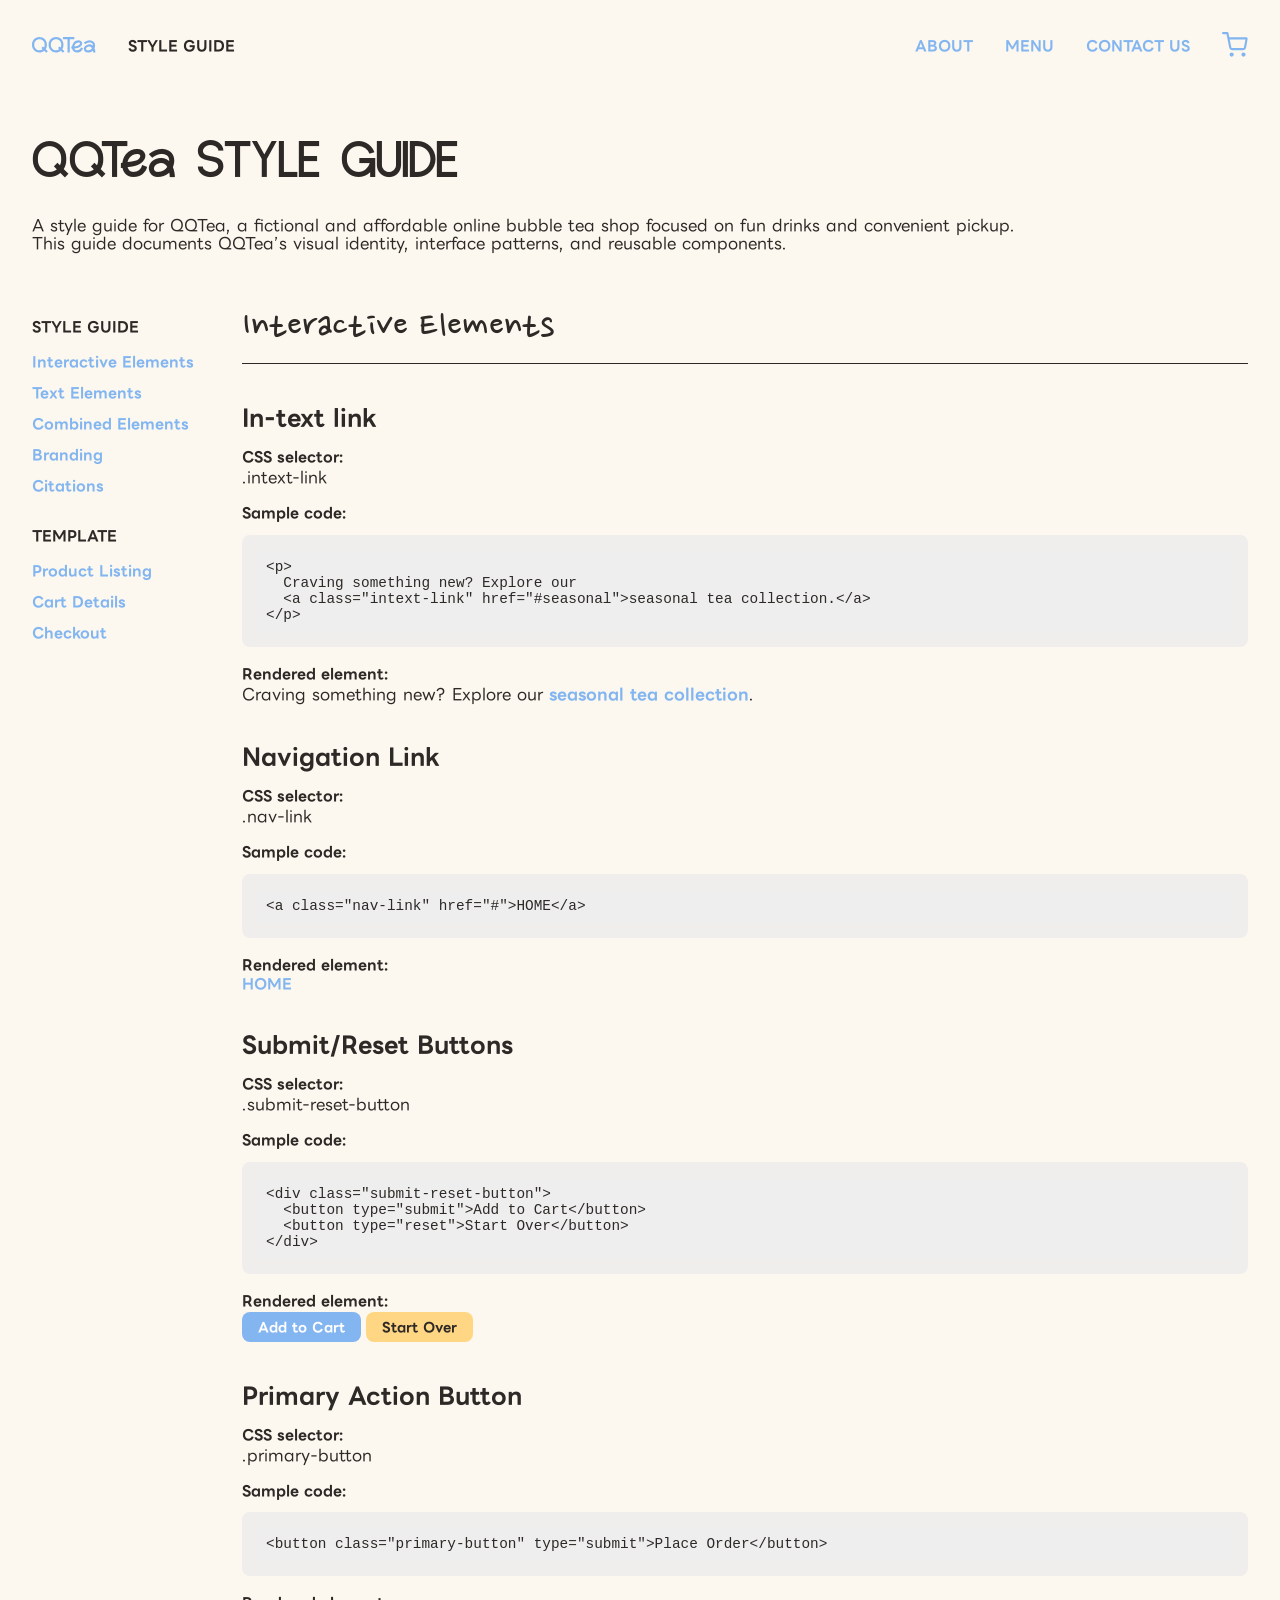
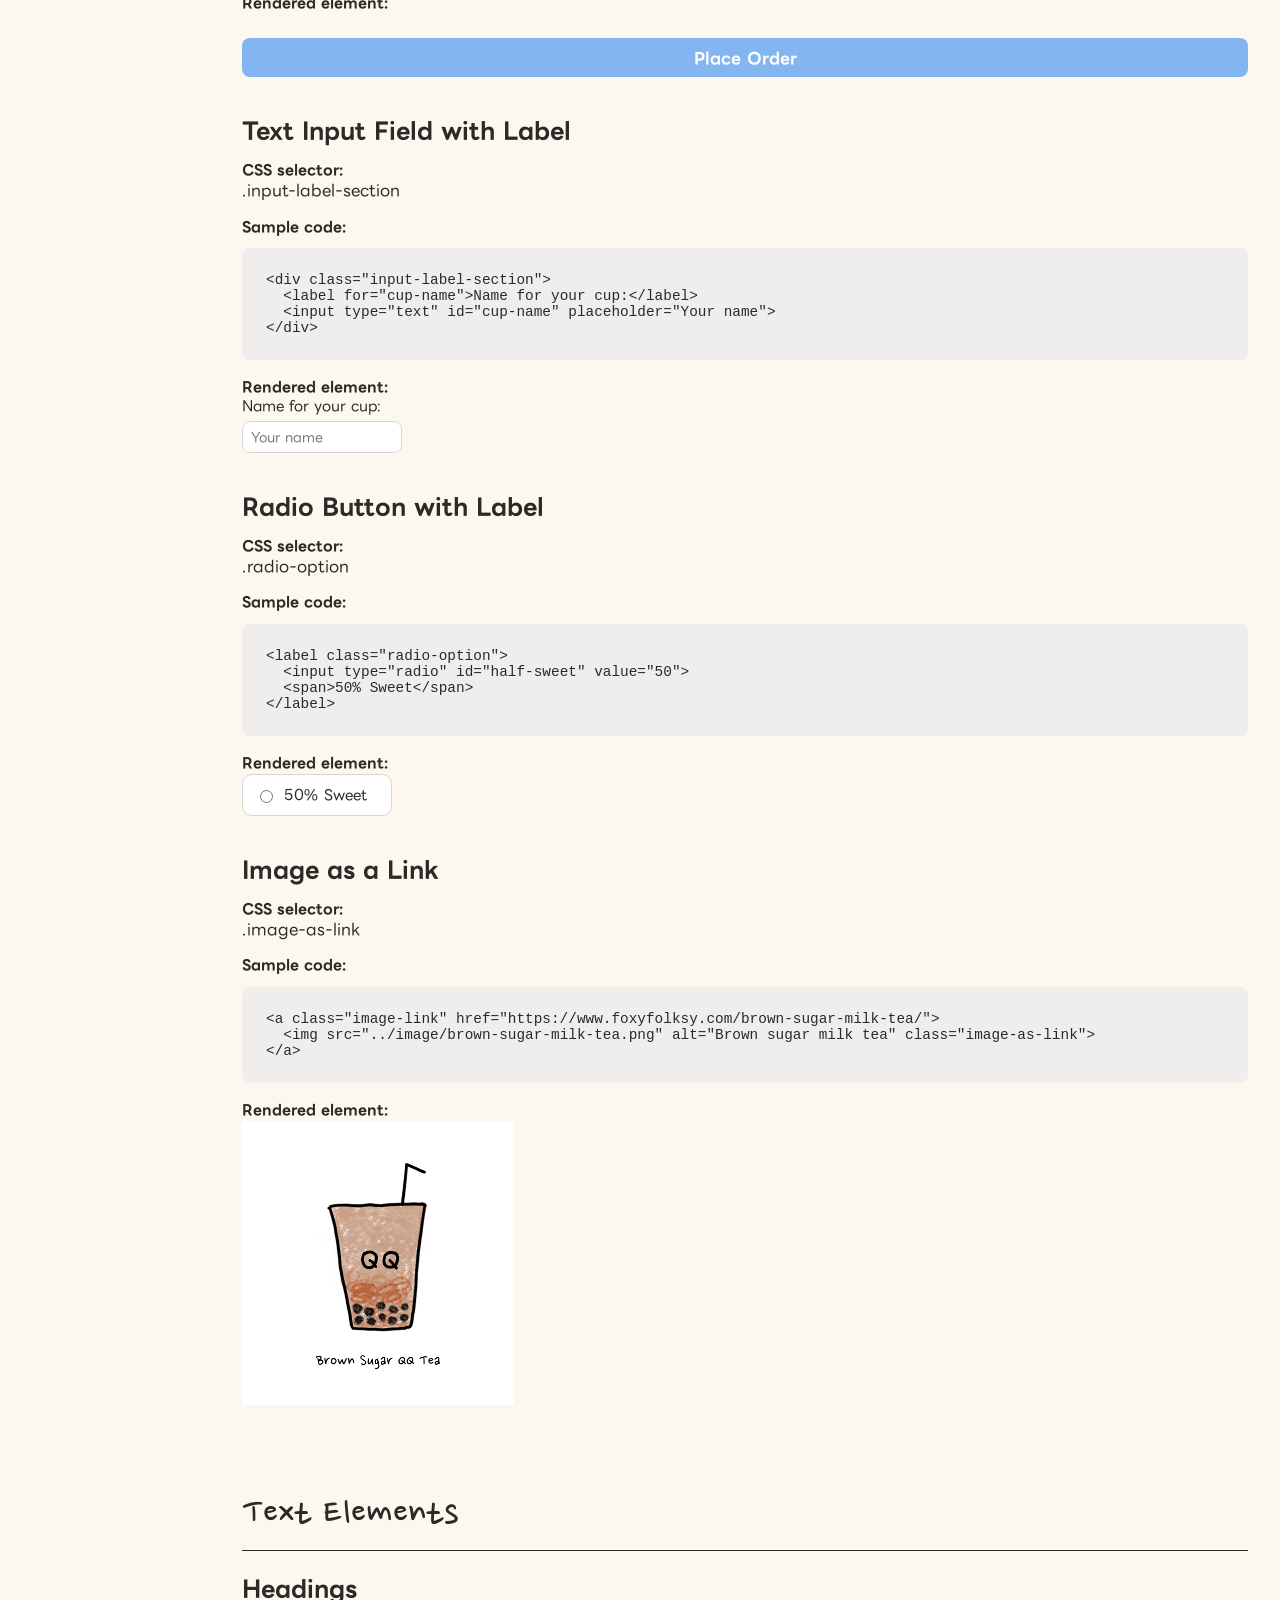
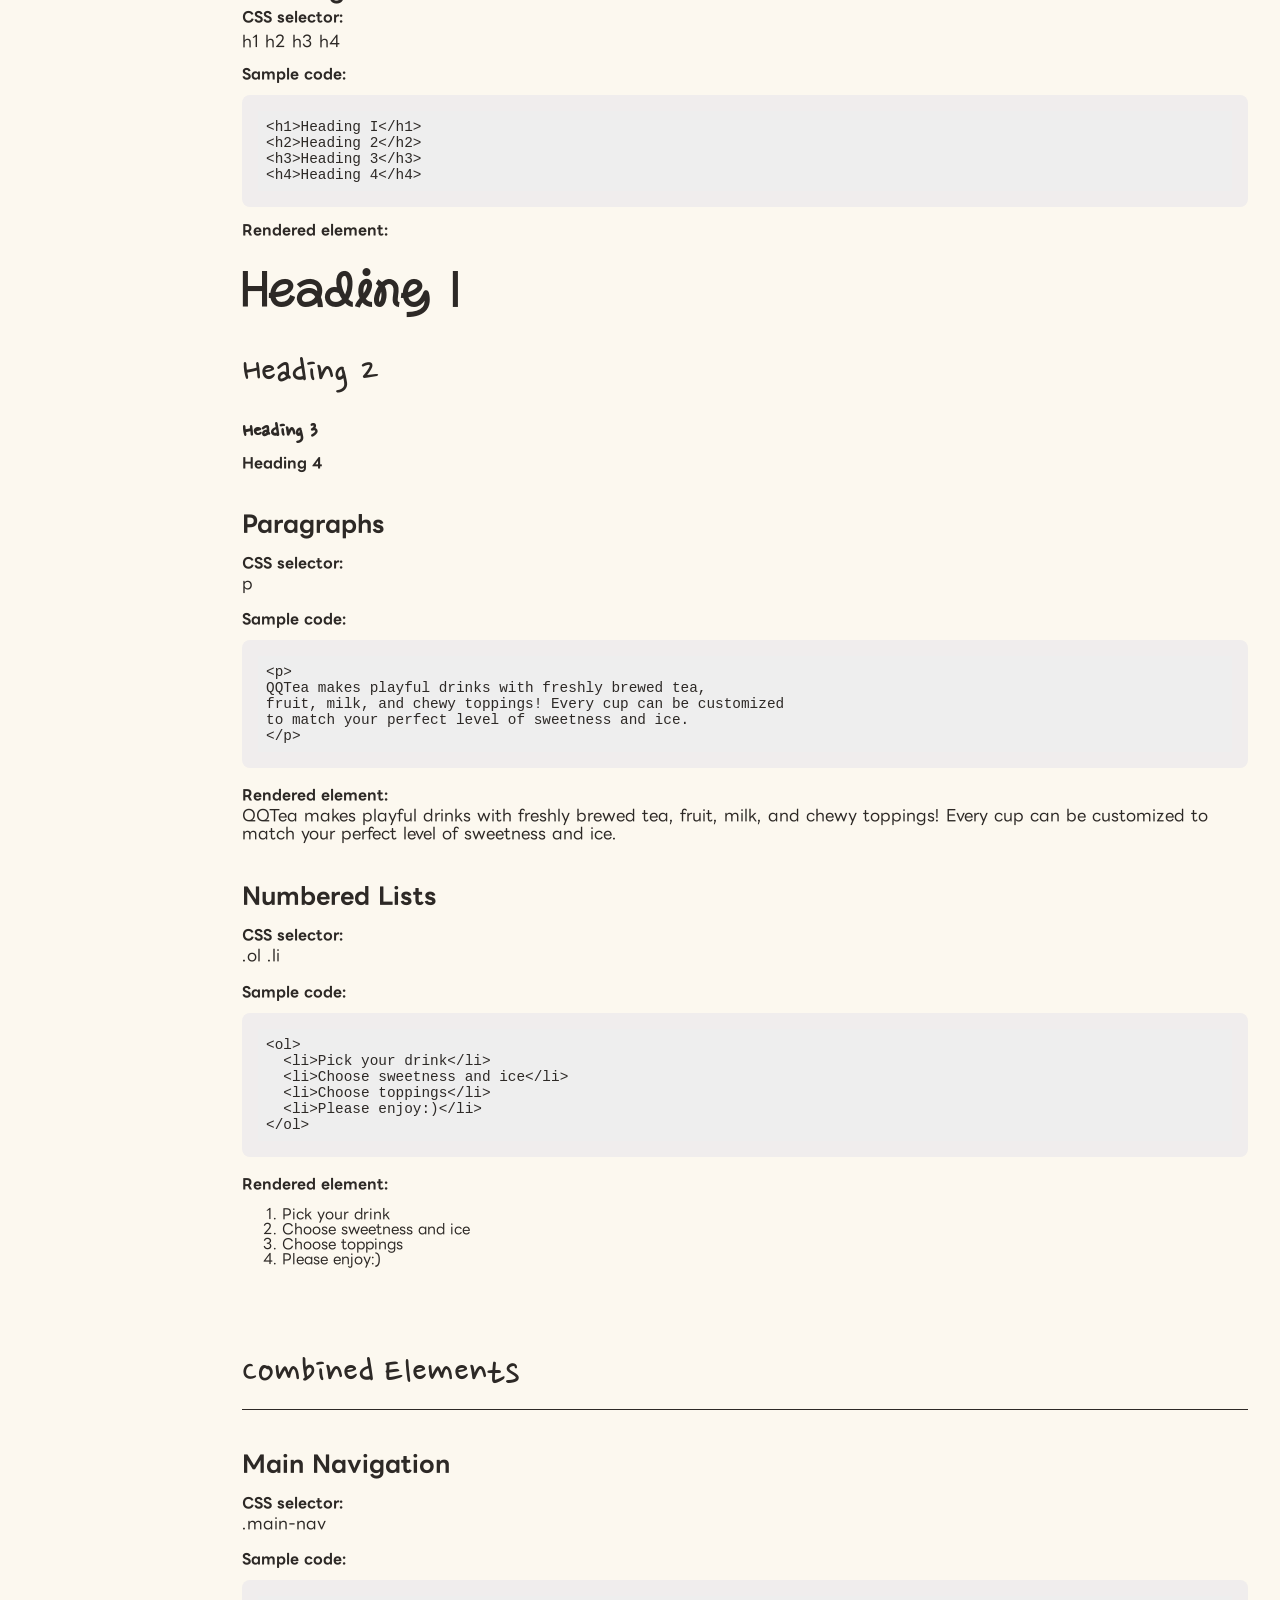
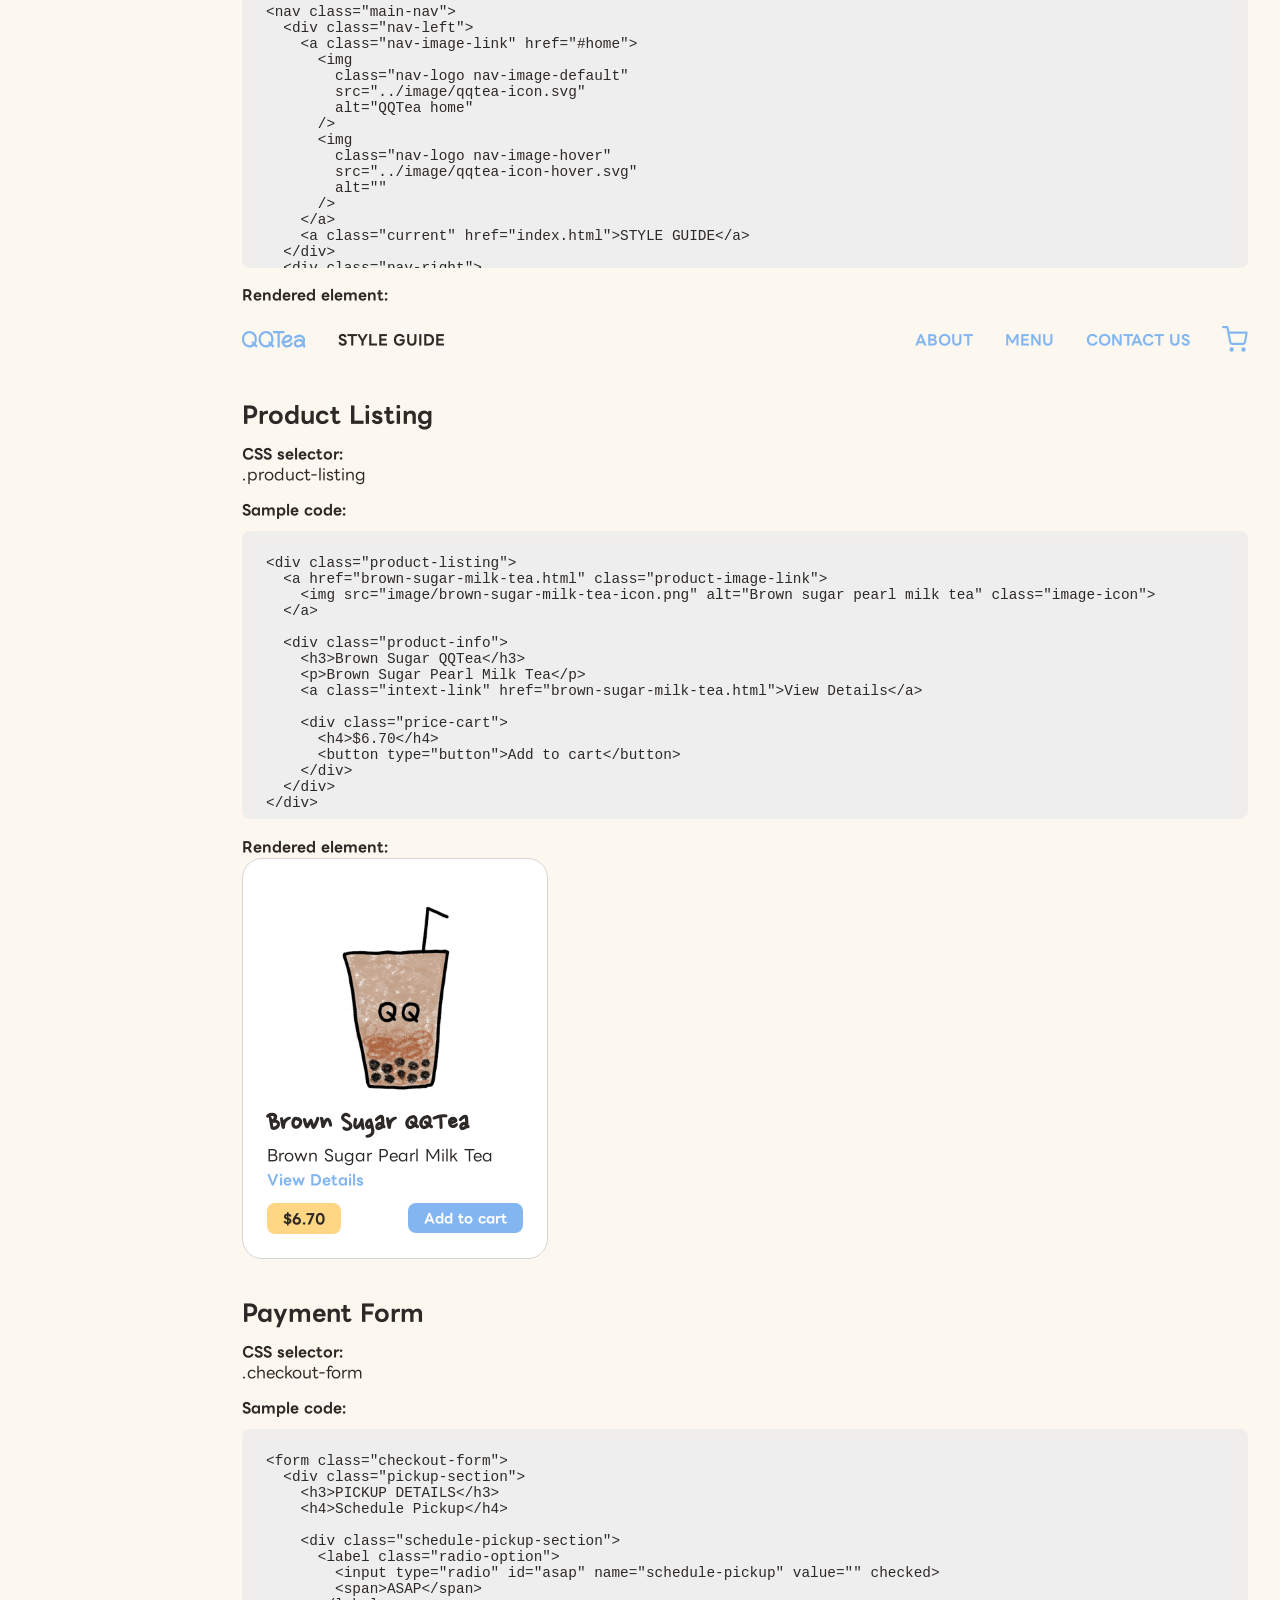
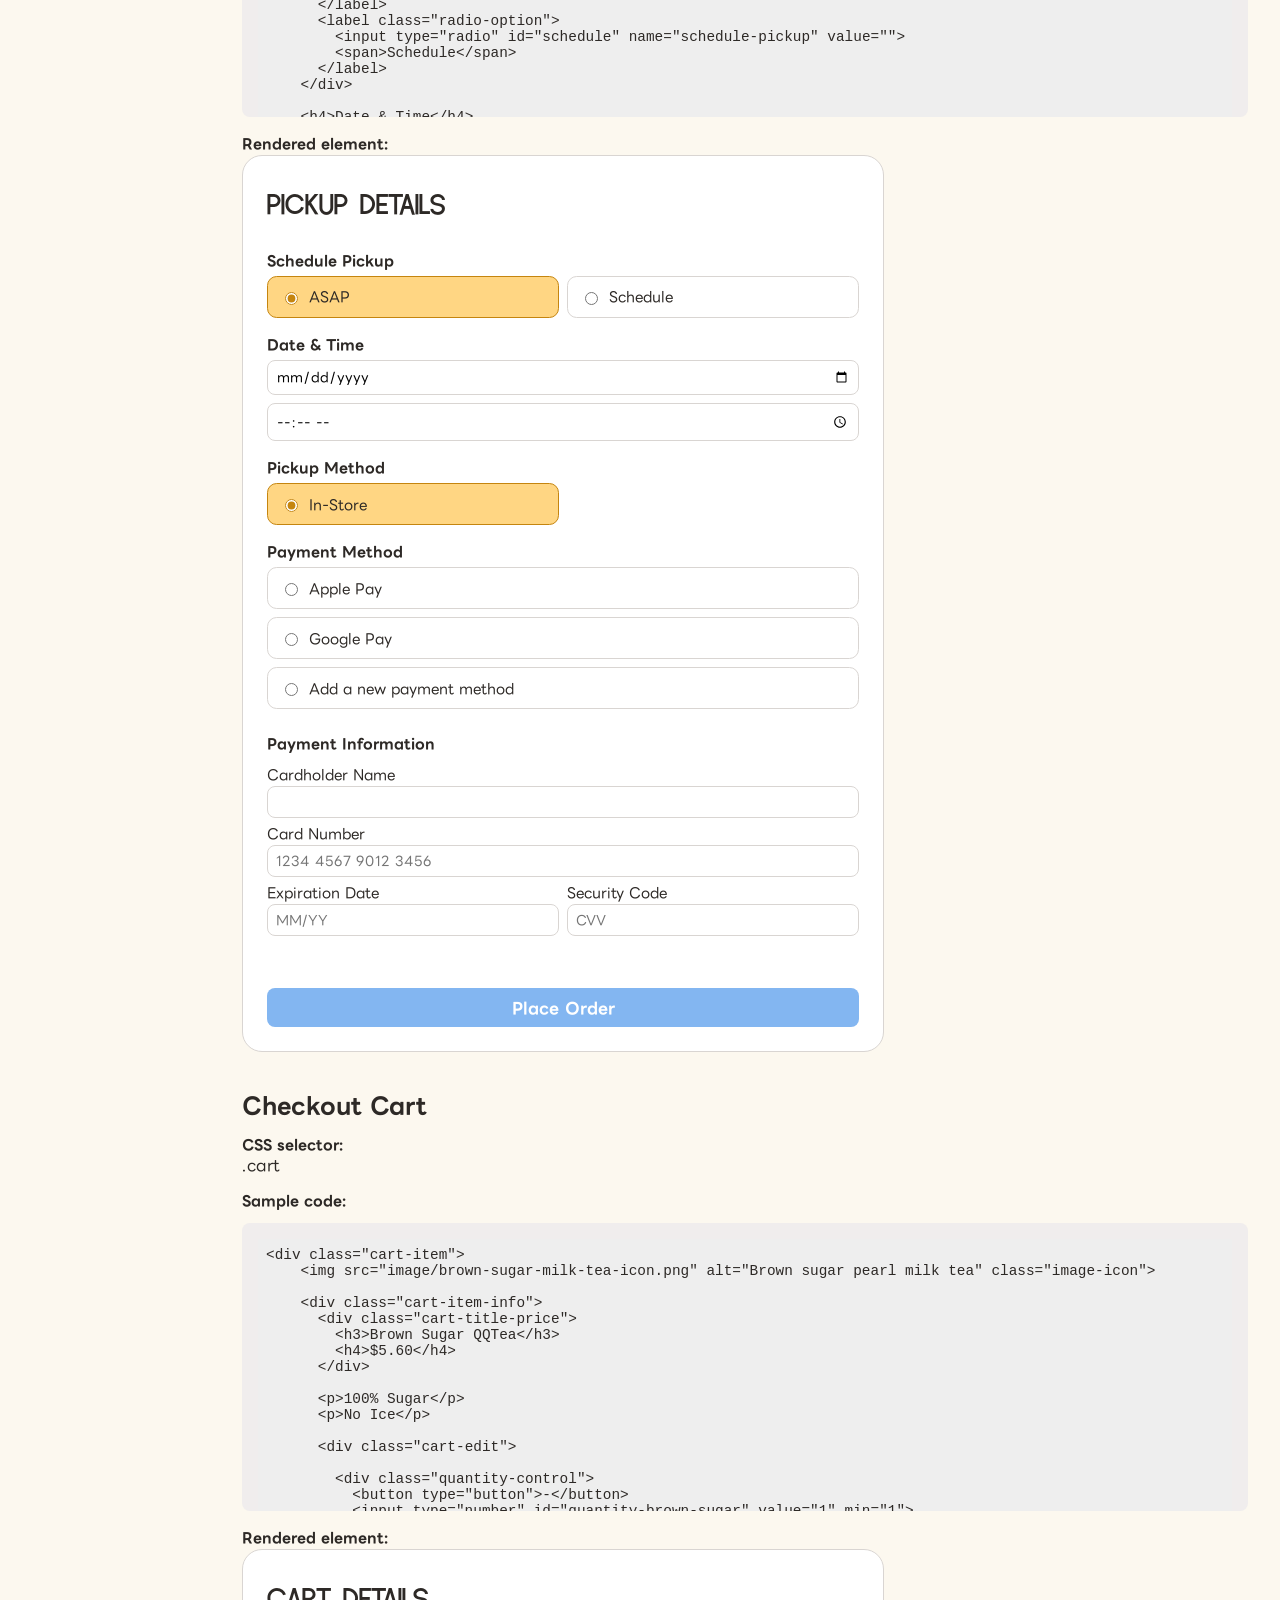
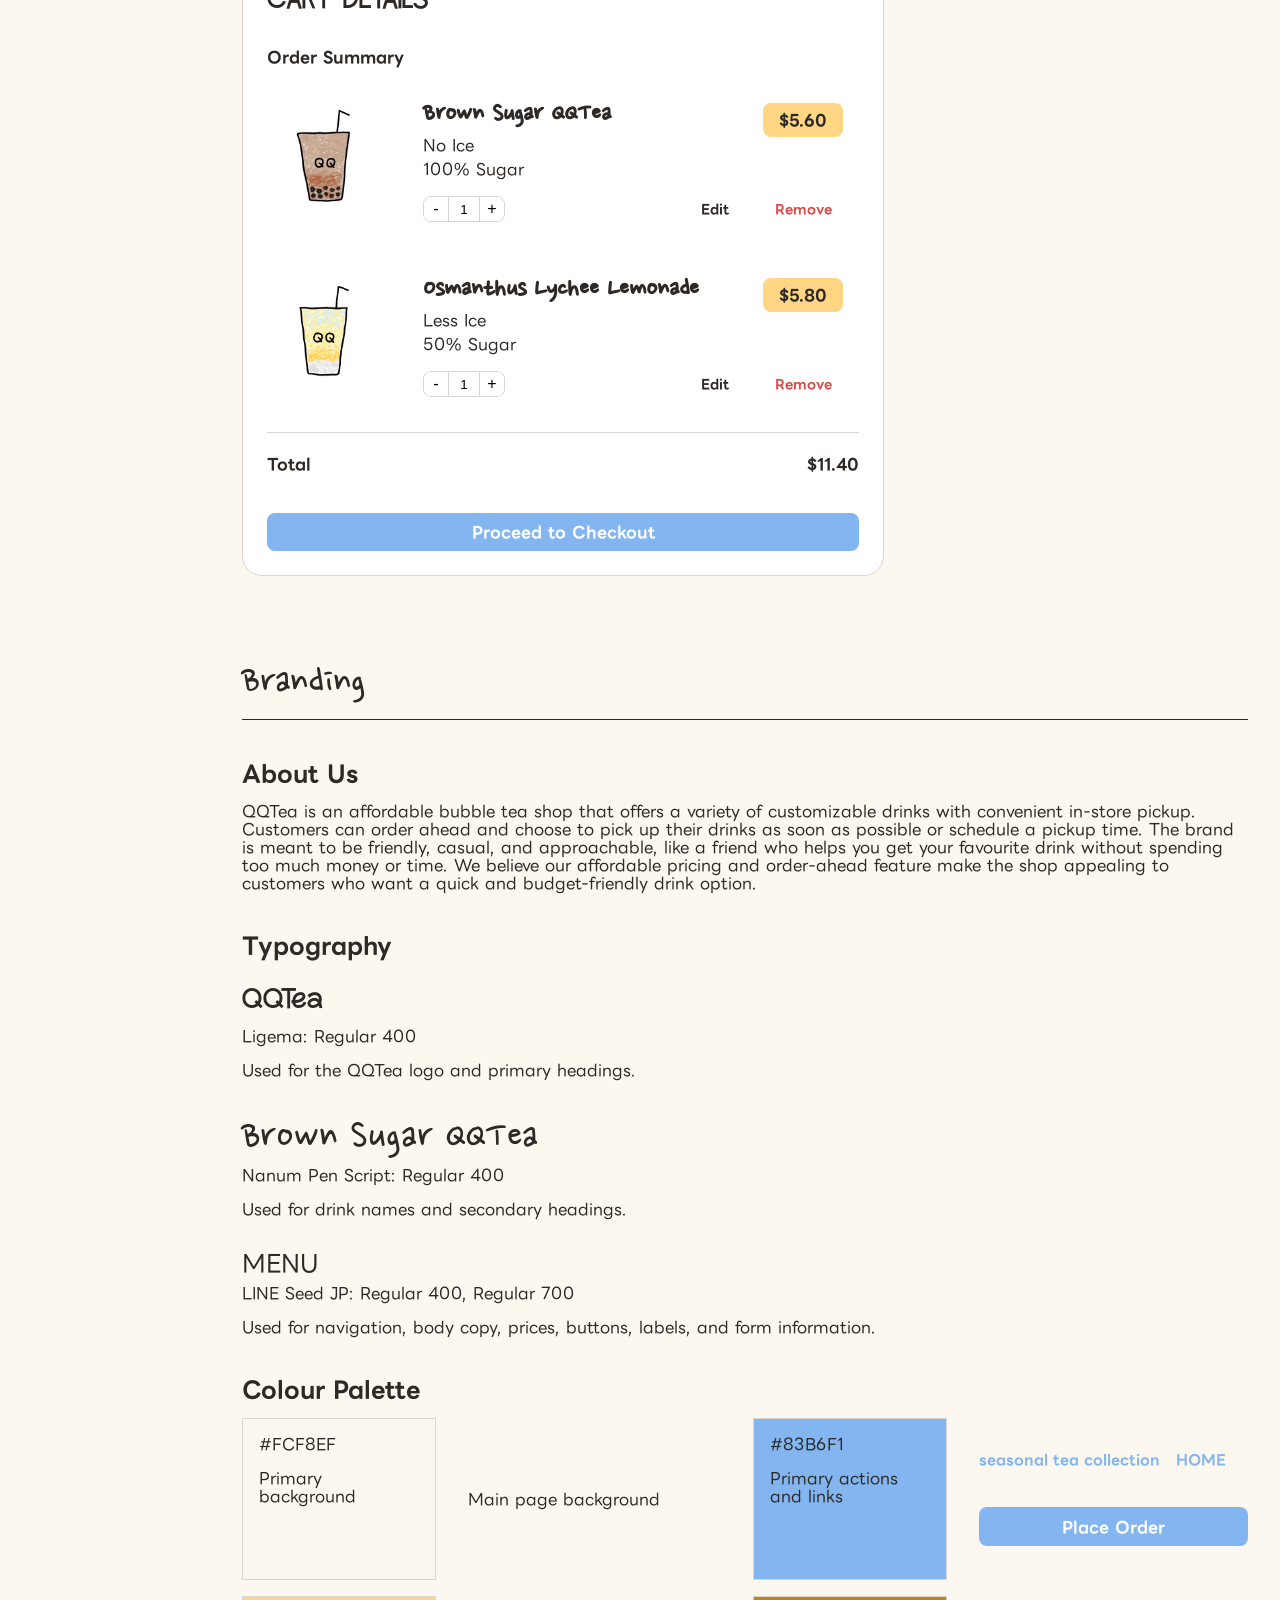
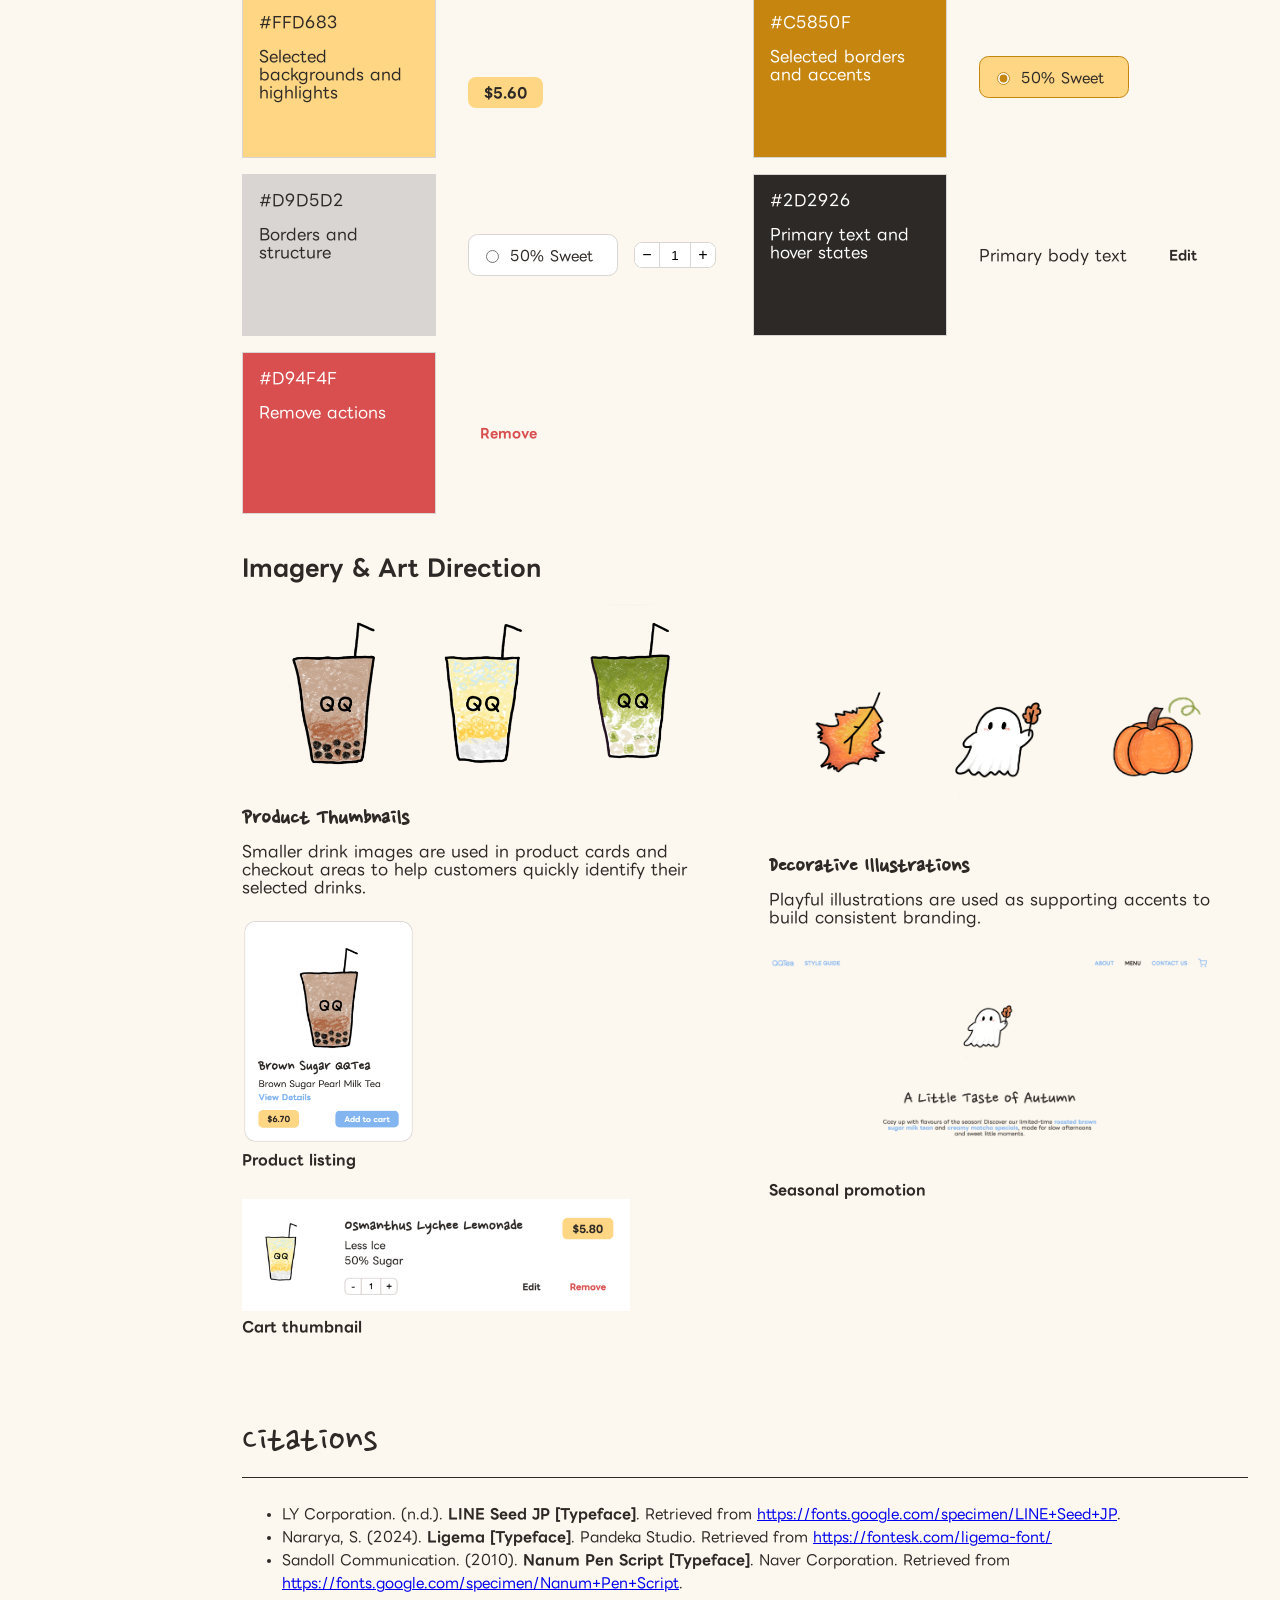
==== commit c175e9fa: "Merge branch 'main' of https://github.com/qiaolexii7/IAT339_P01" ====
--- a/IAT339-P01/html/index.html
+++ b/IAT339-P01/html/index.html
@@ -683,7 +683,7 @@
           &lt;input type="number" id="quantity-lychee" value="1" min="1"&gt;
           &lt;button type="button"&gt;+&lt;/button&gt;
         &lt;/div&gt;
-        &lt;button class="remove-btn"&gt;Remove&lt;/button&gt
+        &lt;button class="remove-btn"&gt;Remove&lt;/button&gt;
       &lt;/div&gt;
     &lt;/div&gt;
   &lt;/div&gt;
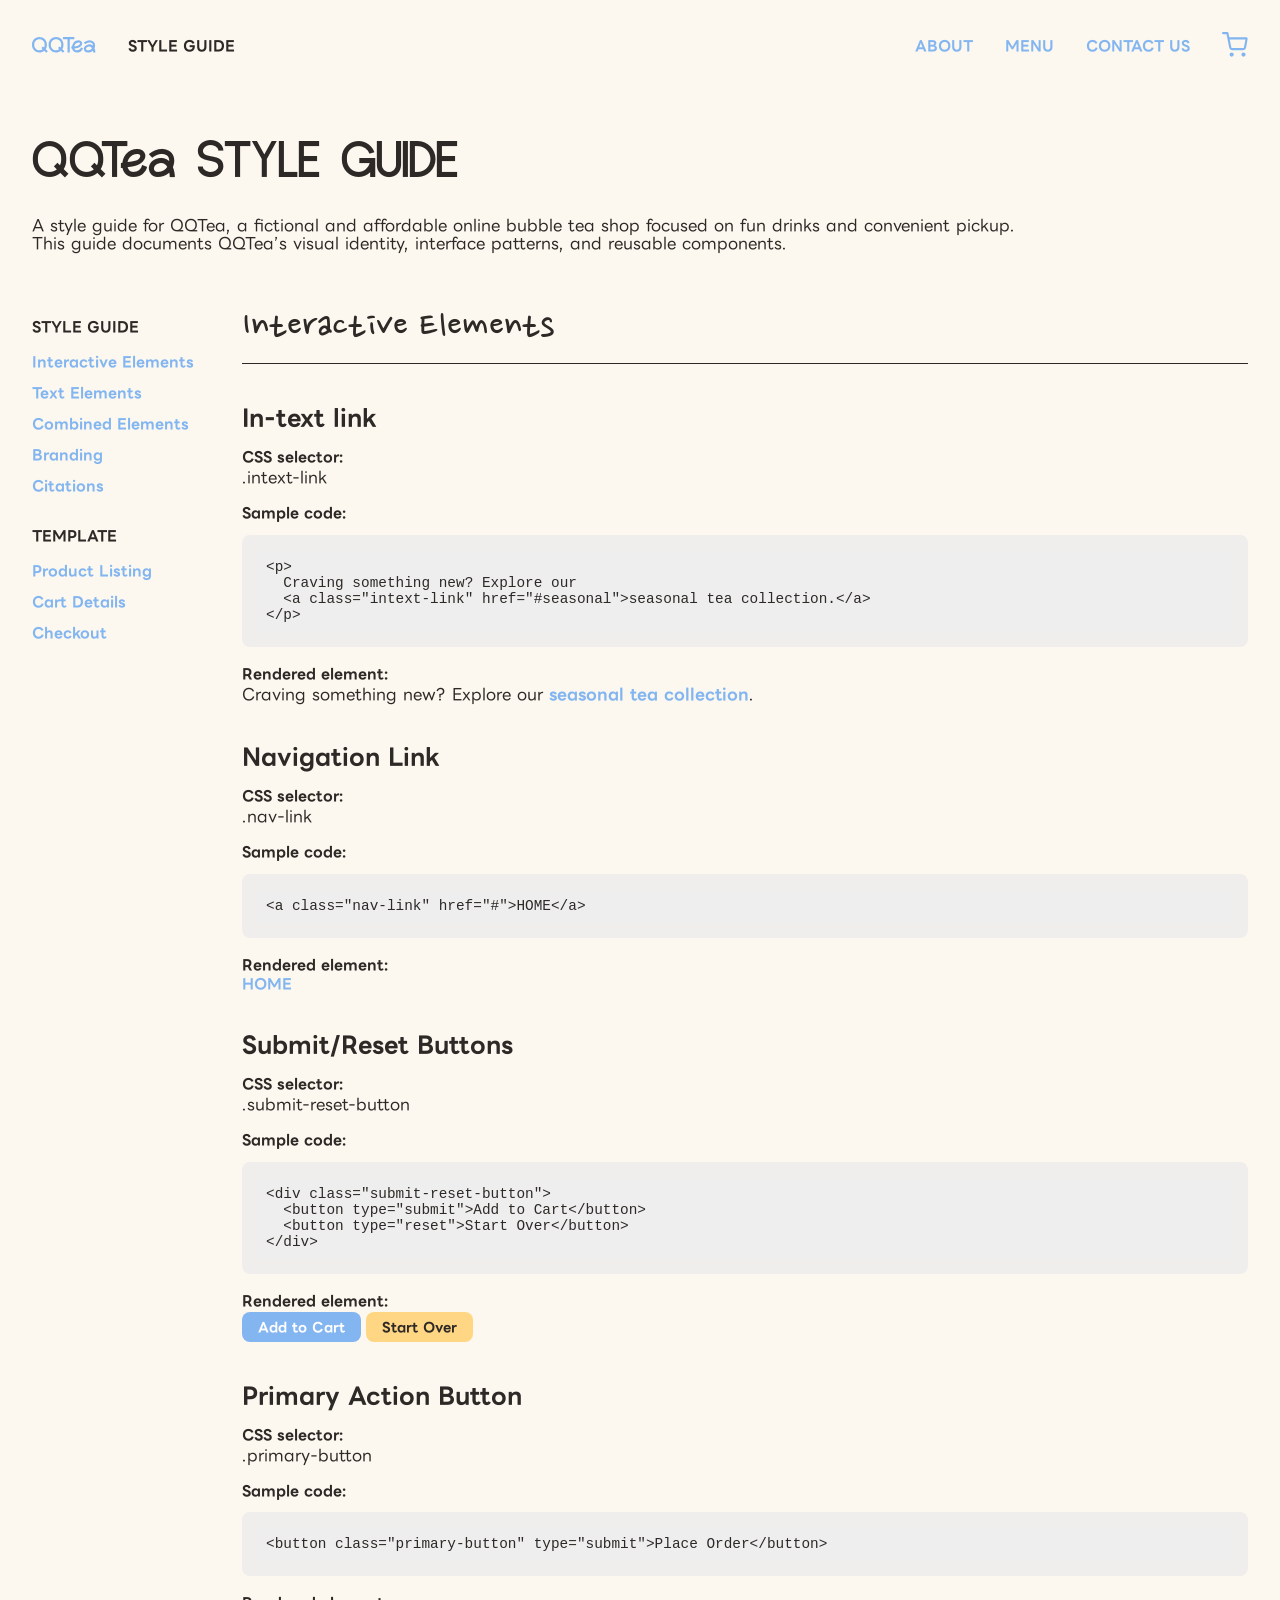
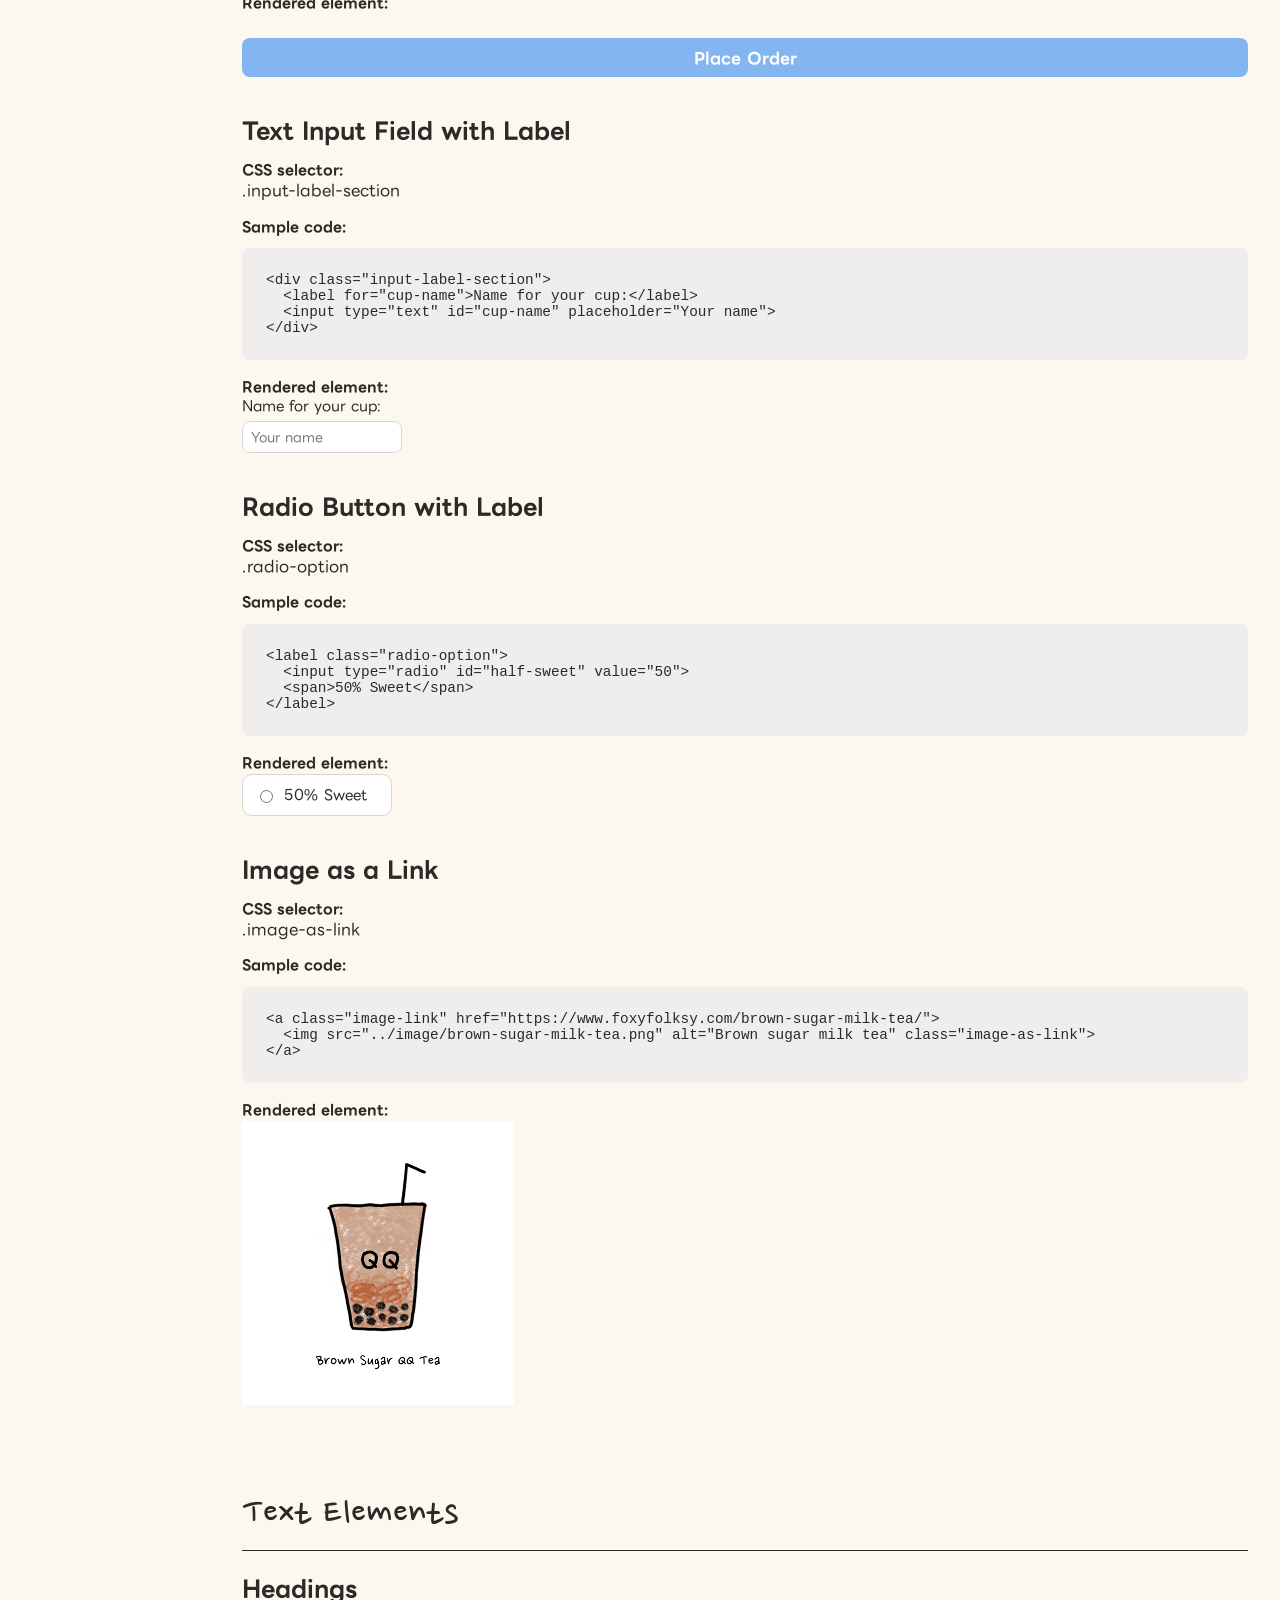
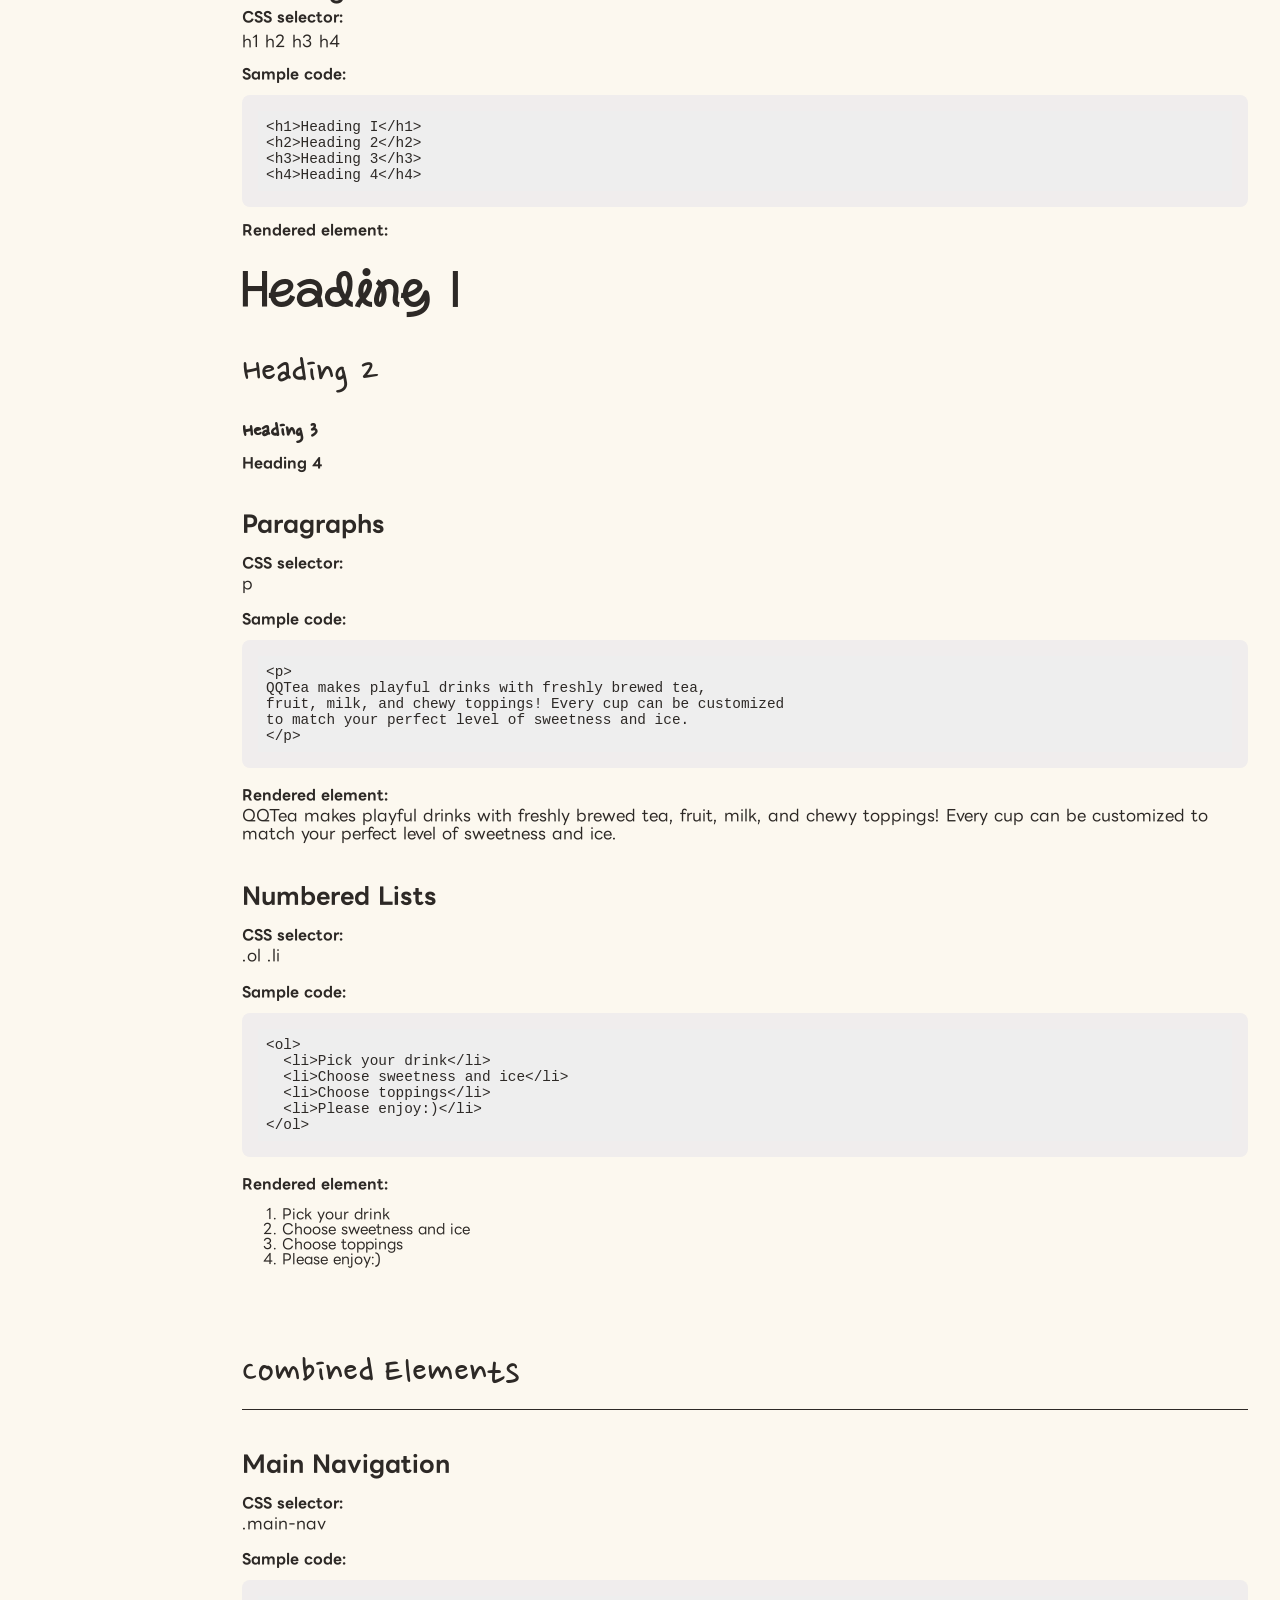
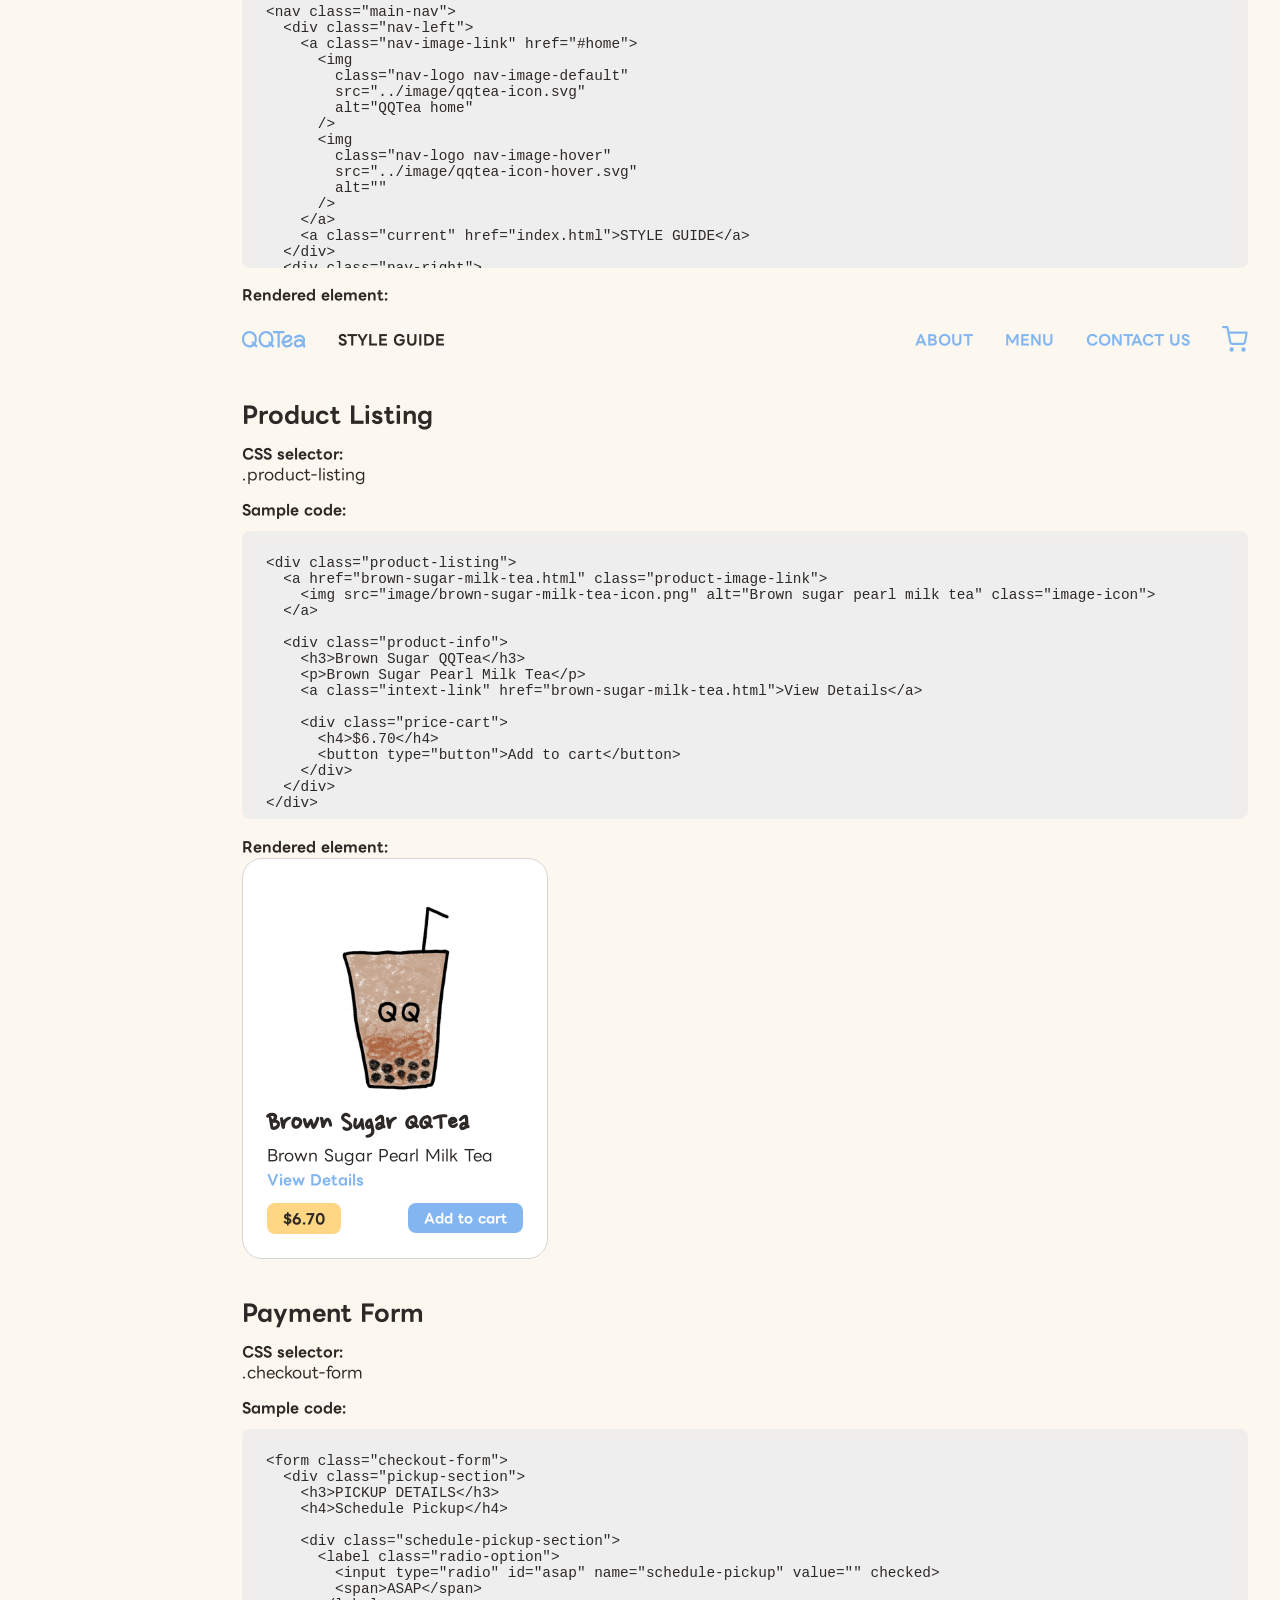
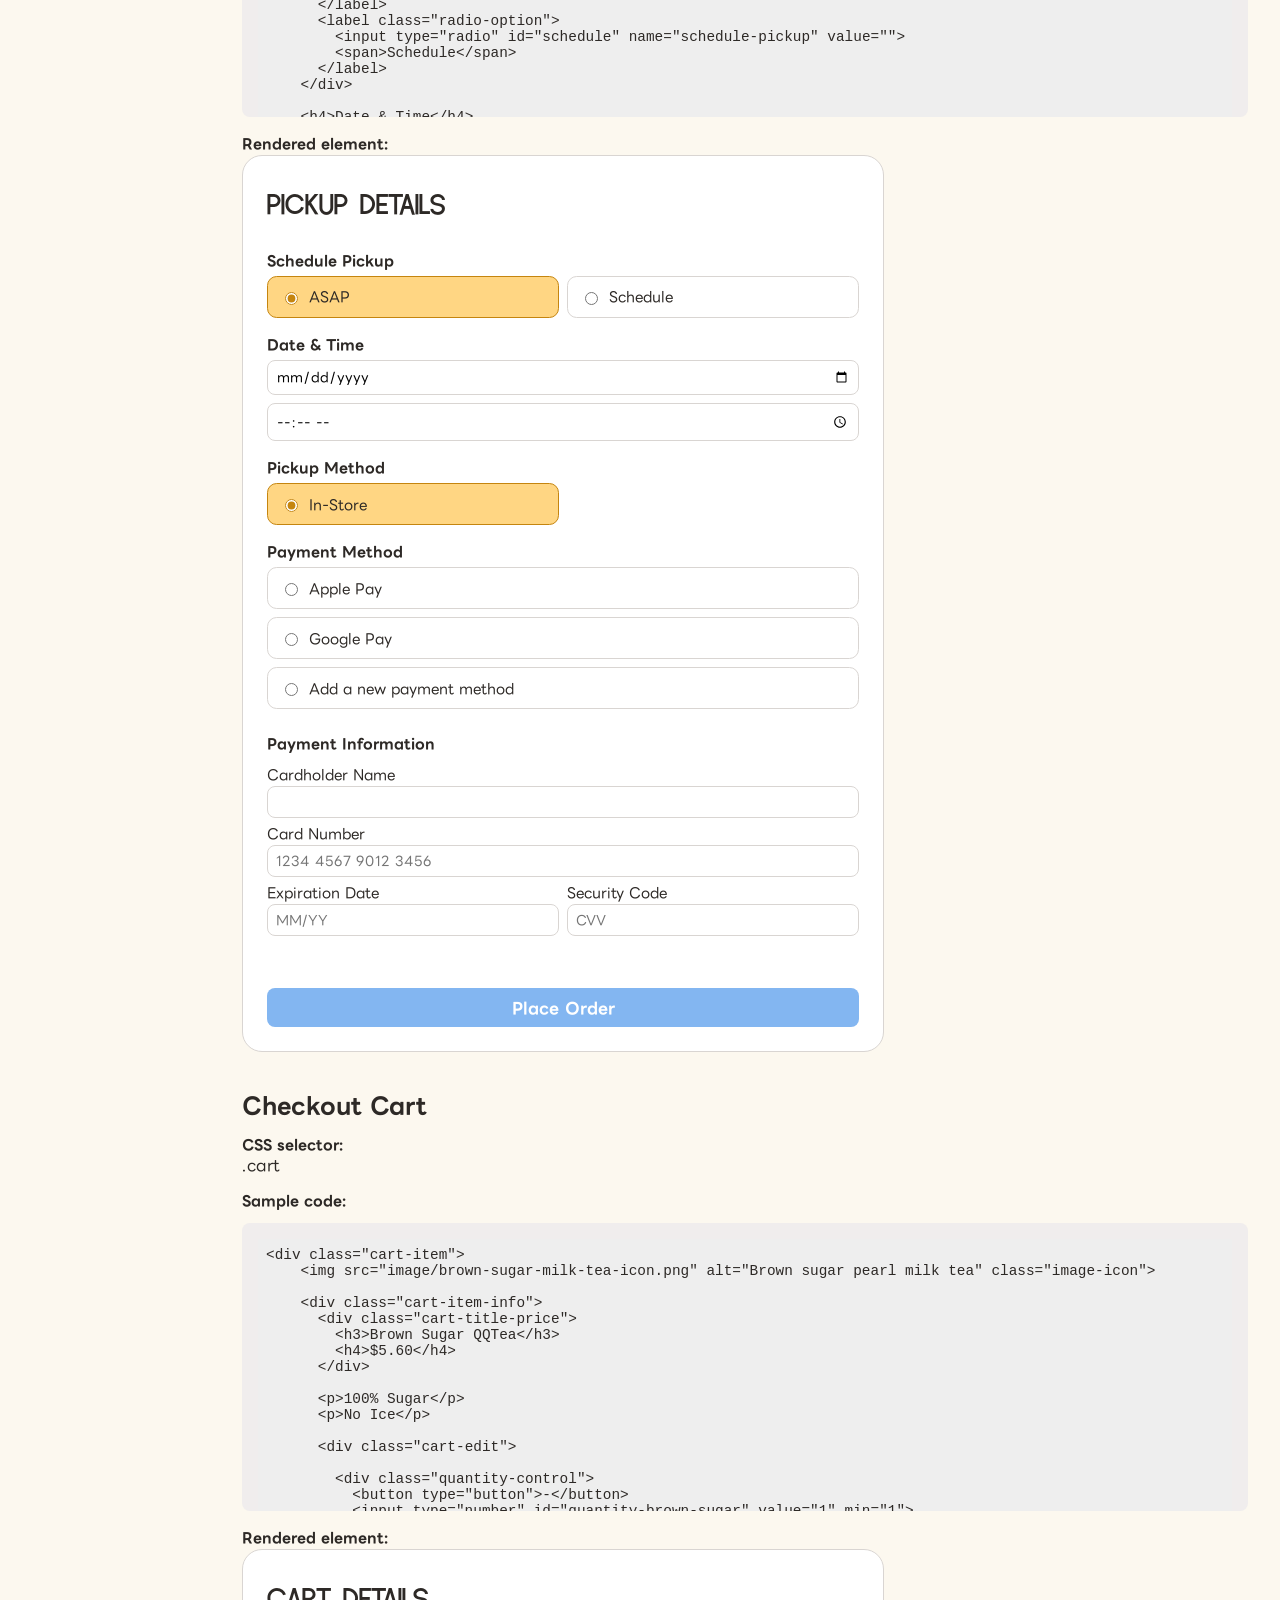
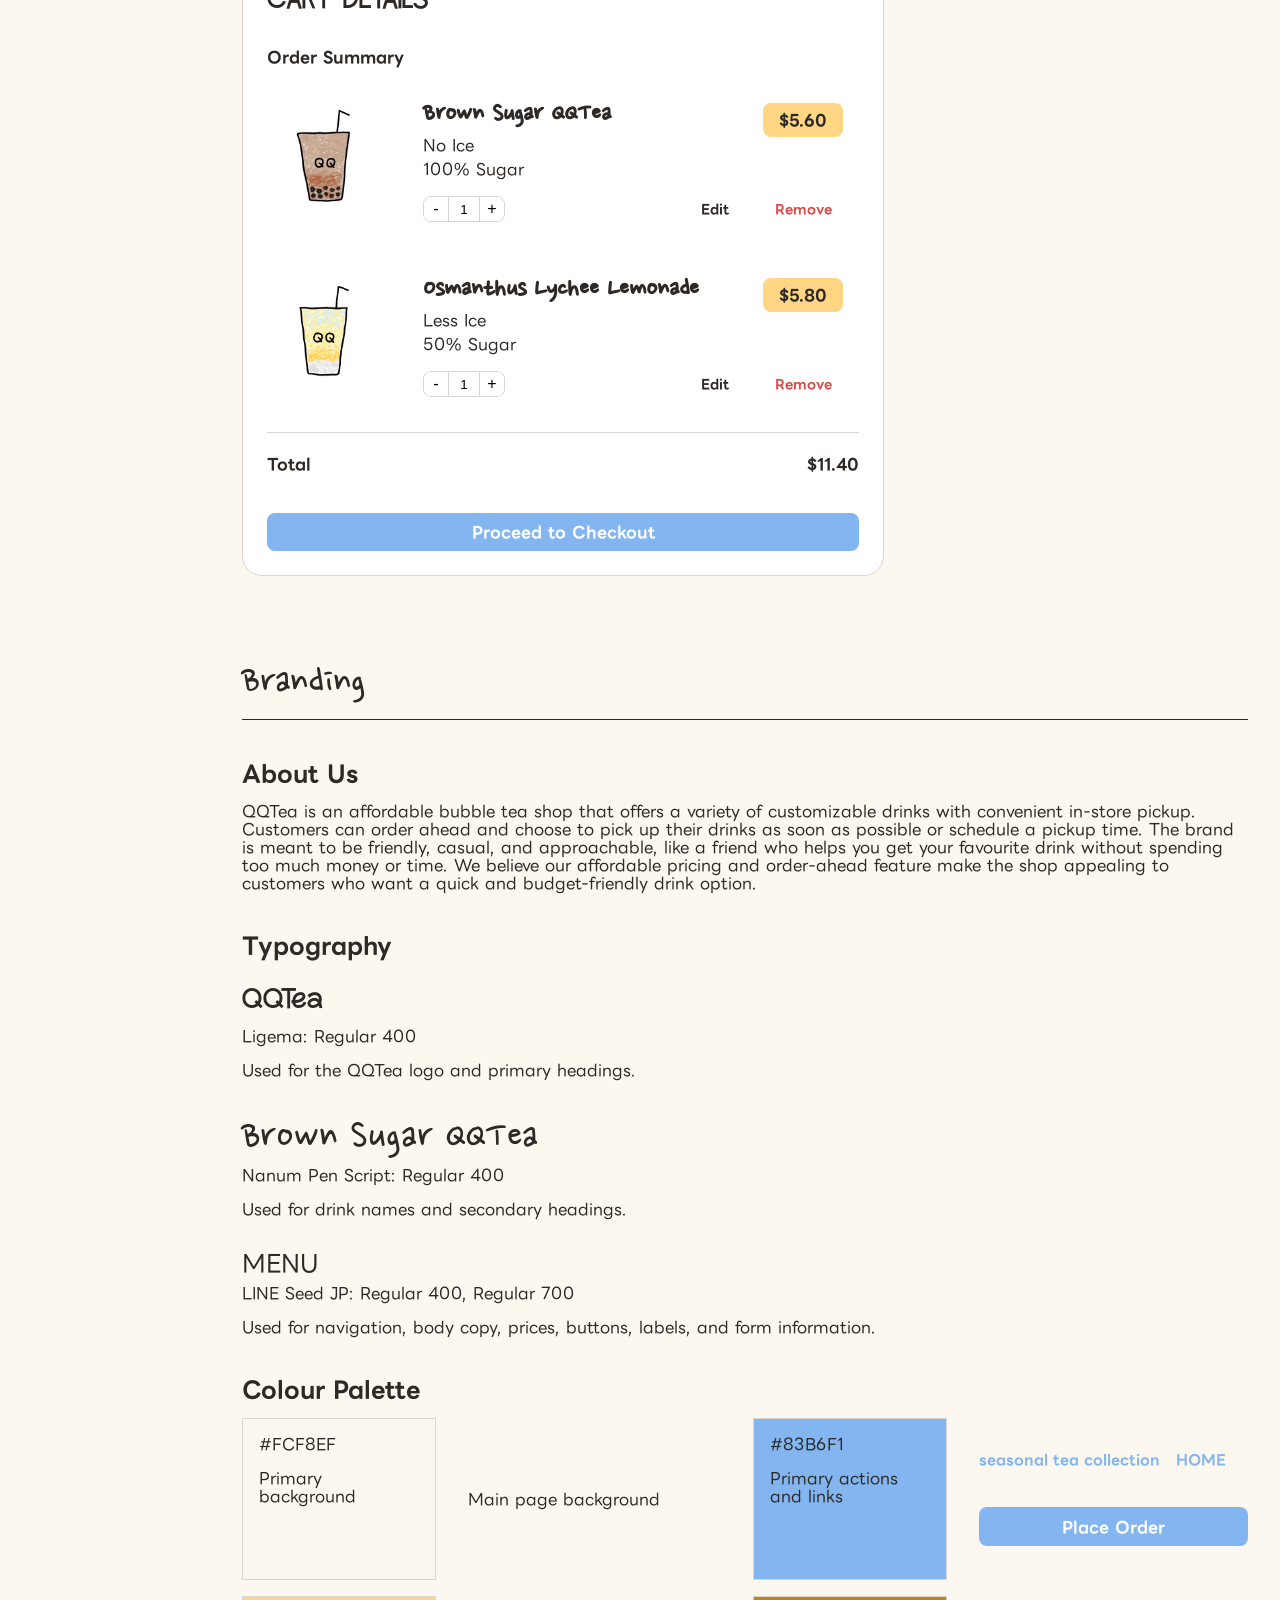
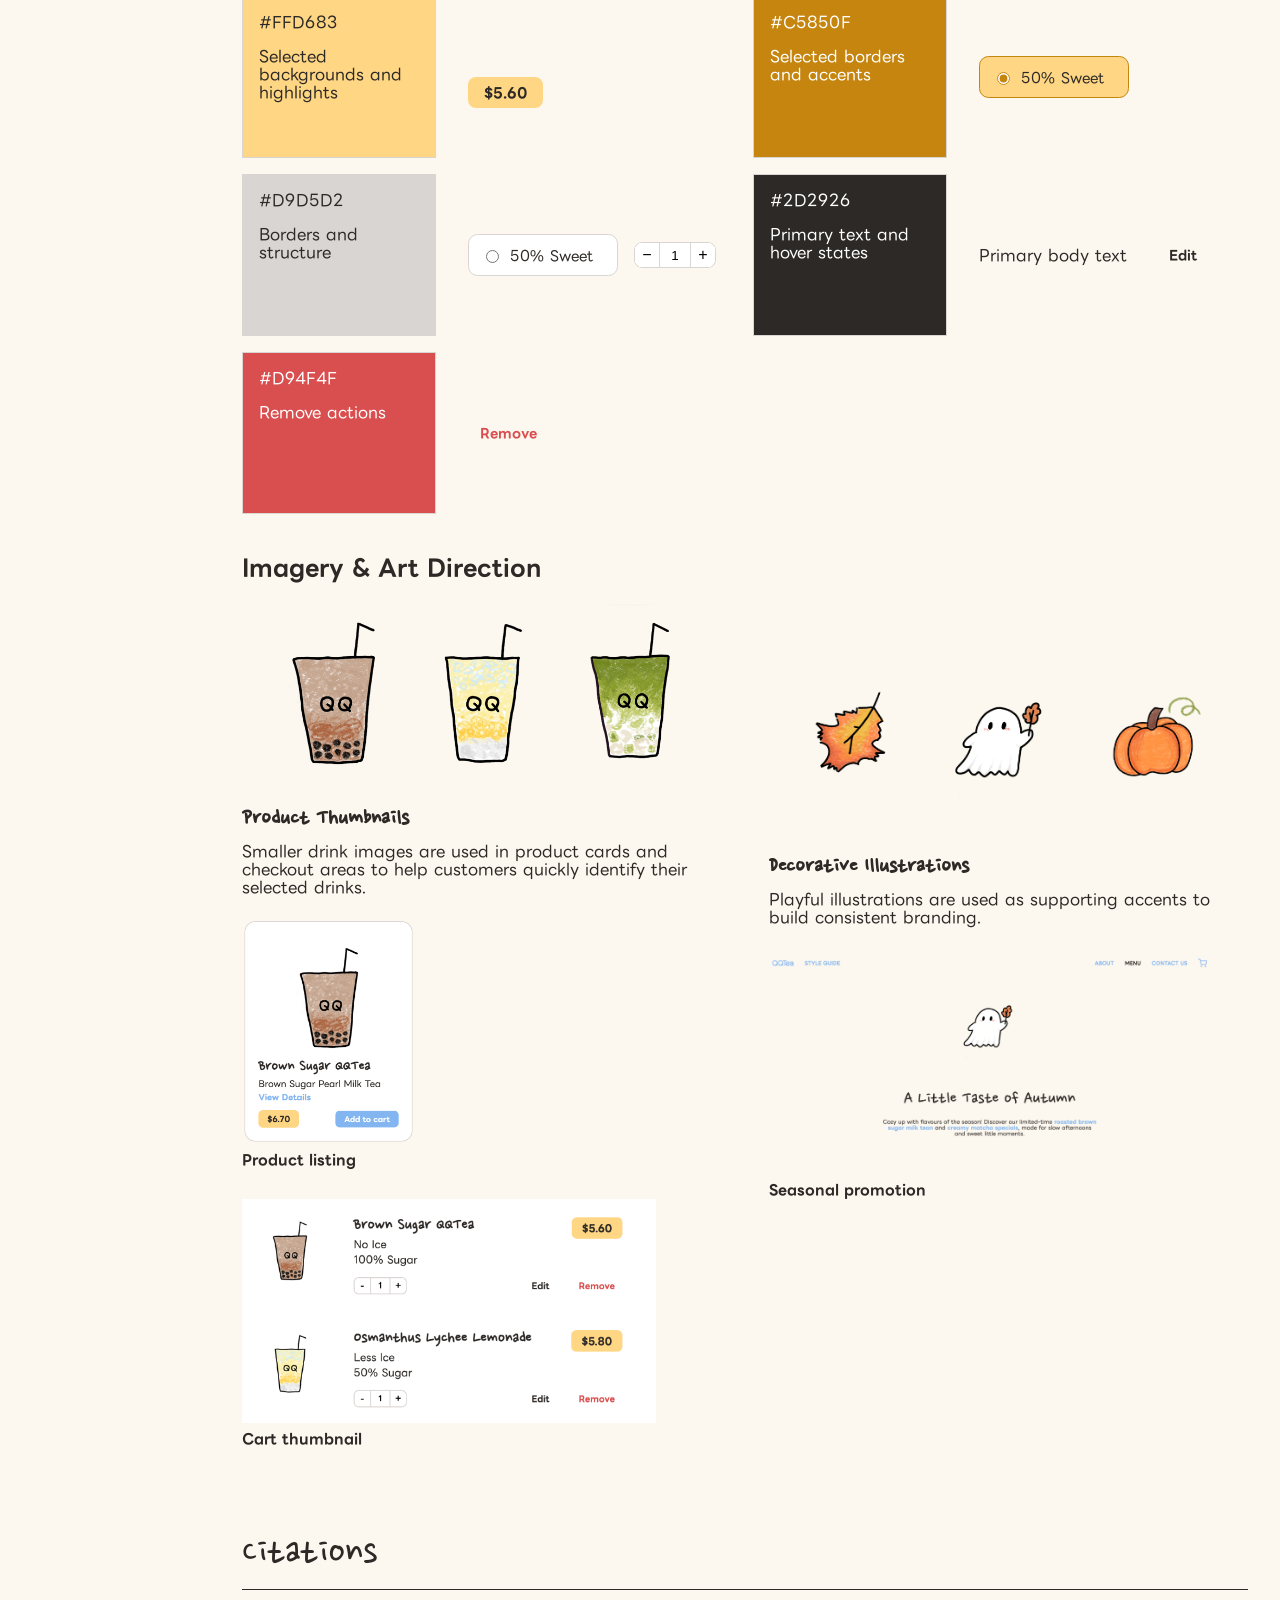
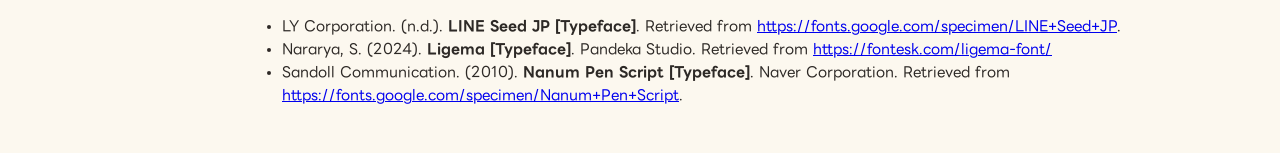
==== commit 6f3a6a3b: "Added new html and updated the main nav." ====
--- a/IAT339-P01/html/index.html
+++ b/IAT339-P01/html/index.html
@@ -1,5 +1,5 @@
 <!doctype html>
-<html>
+<html lang="en">
   <head>
     <meta charset="utf-8" />
     <title>QQTea Style Guide</title>
@@ -12,35 +12,35 @@
     <header>
       <nav class="main-nav">
         <div class="nav-left">
-          <a class="nav-image-link" href="#home">
+          <a class="nav-image-link" href="../html/home.html">
             <img
               class="nav-logo nav-image-default"
               src="../image/qqtea-icon.svg"
-              alt="QQTea home"
+              alt="QQTea icon"
             />
             <img
               class="nav-logo nav-image-hover"
               src="../image/qqtea-icon-hover.svg"
-              alt=""
+              alt="QQTea icon"
             />
           </a>
           <a class="current" href="index.html">STYLE GUIDE</a>
         </div>
 
         <div class="nav-right">
-          <a class="nav-link" href="#about">ABOUT</a>
+          <a class="nav-link" href="../html/about.html">ABOUT</a>
           <a class="nav-link" href="../html/product-listing.html">MENU</a>
-          <a class="nav-link" href="#contact">CONTACT US</a>
+          <a class="nav-link" href="../html/contact.html">CONTACT US</a>
           <a class="nav-image-link" href="../html/cart.html">
             <img
               class="nav-cart-icon nav-image-default"
               src="../image/cart-icon.svg"
-              alt="Shopping cart"
+              alt="Shopping cart icon"
             />
             <img
               class="nav-cart-icon nav-image-hover"
               src="../image/cart-icon-hover.svg"
-              alt=""
+              alt="Shopping cart icon"
             />
           </a>
         </div>
@@ -961,7 +961,7 @@
                 />
                 <img
                   src="../image/osmanthus-lychee-lemonade-icon.png"
-                  alt="Grape Salted Cheese thumbnail"
+                  alt="Osmanthus Lychee Lemonade thumbnail"
                 />
                 <img
                   src="../image/matcha-mochi-latte.png"
--- a/IAT339-P01/css/main.css
+++ b/IAT339-P01/css/main.css
@@ -784,7 +784,7 @@
 }
 
 .cart-example img {
-  height: 7rem;
+  height: 14rem;
   width: auto;
 }
 
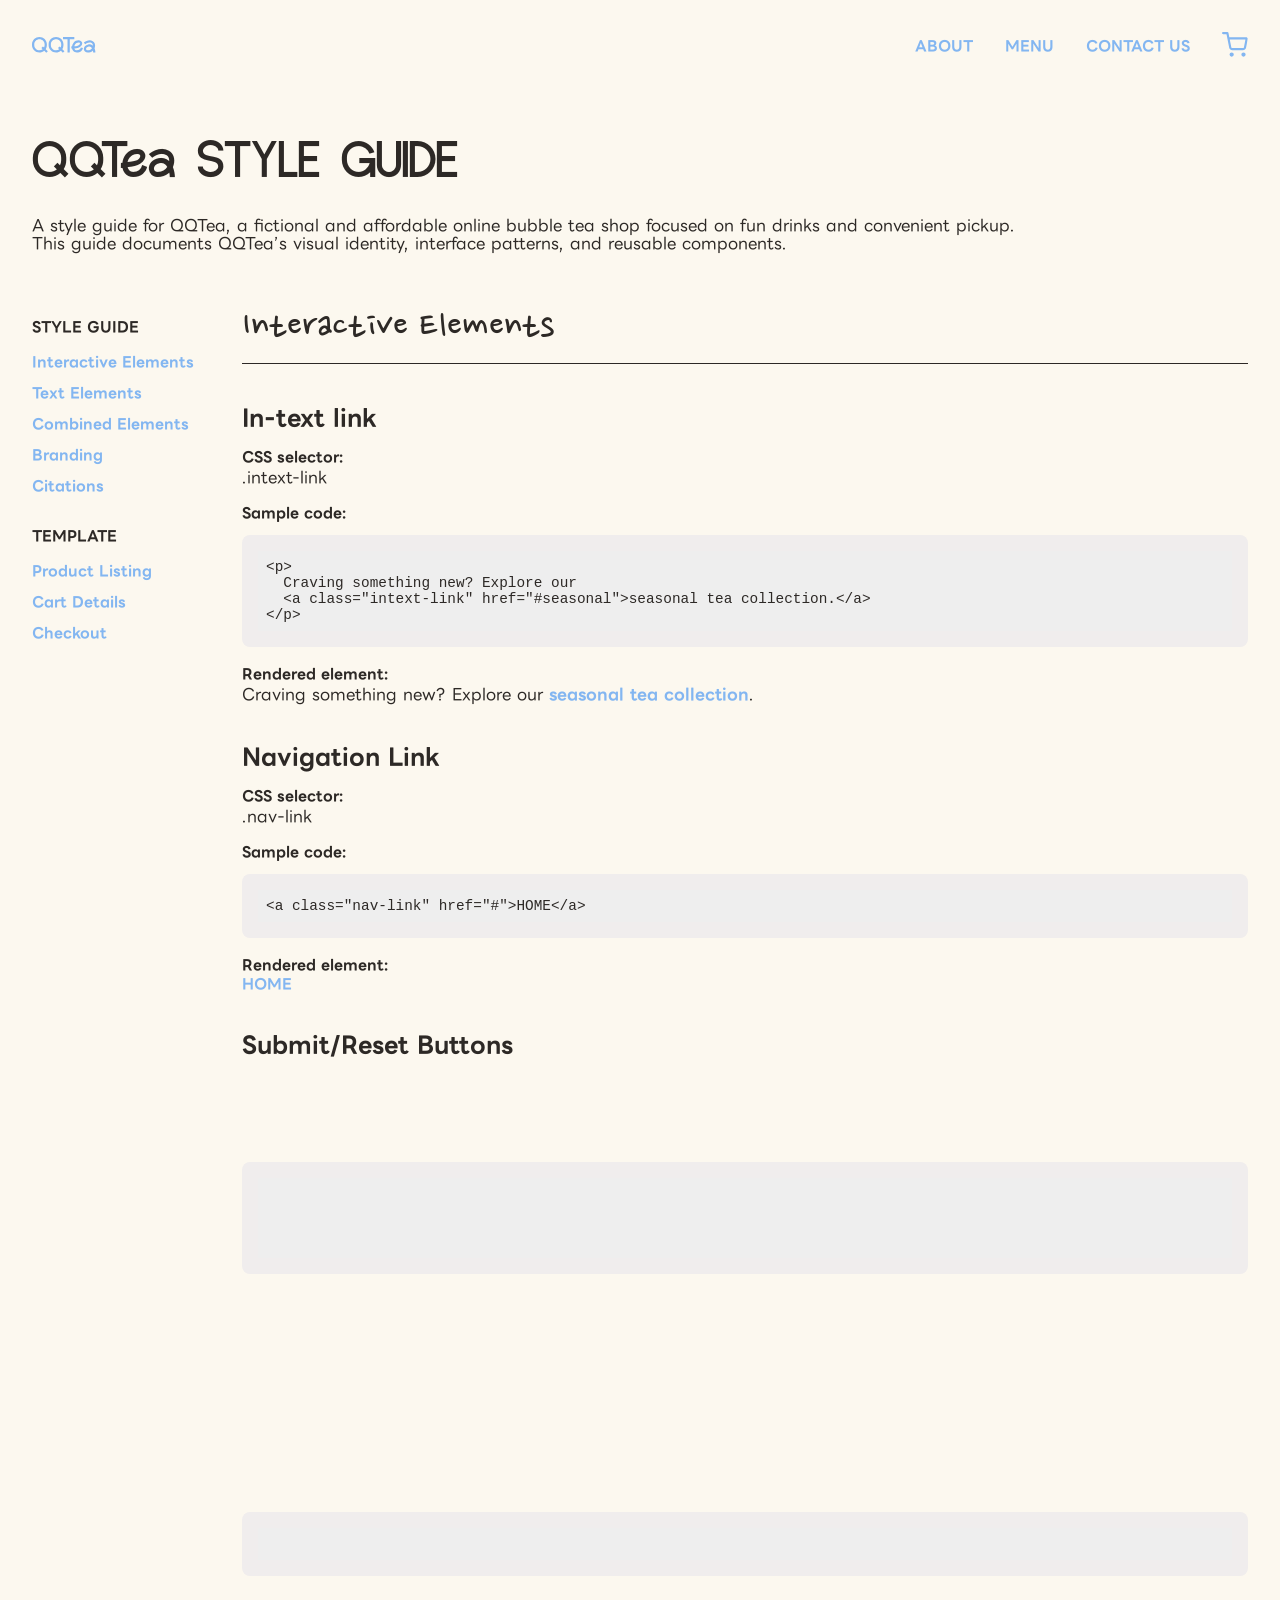
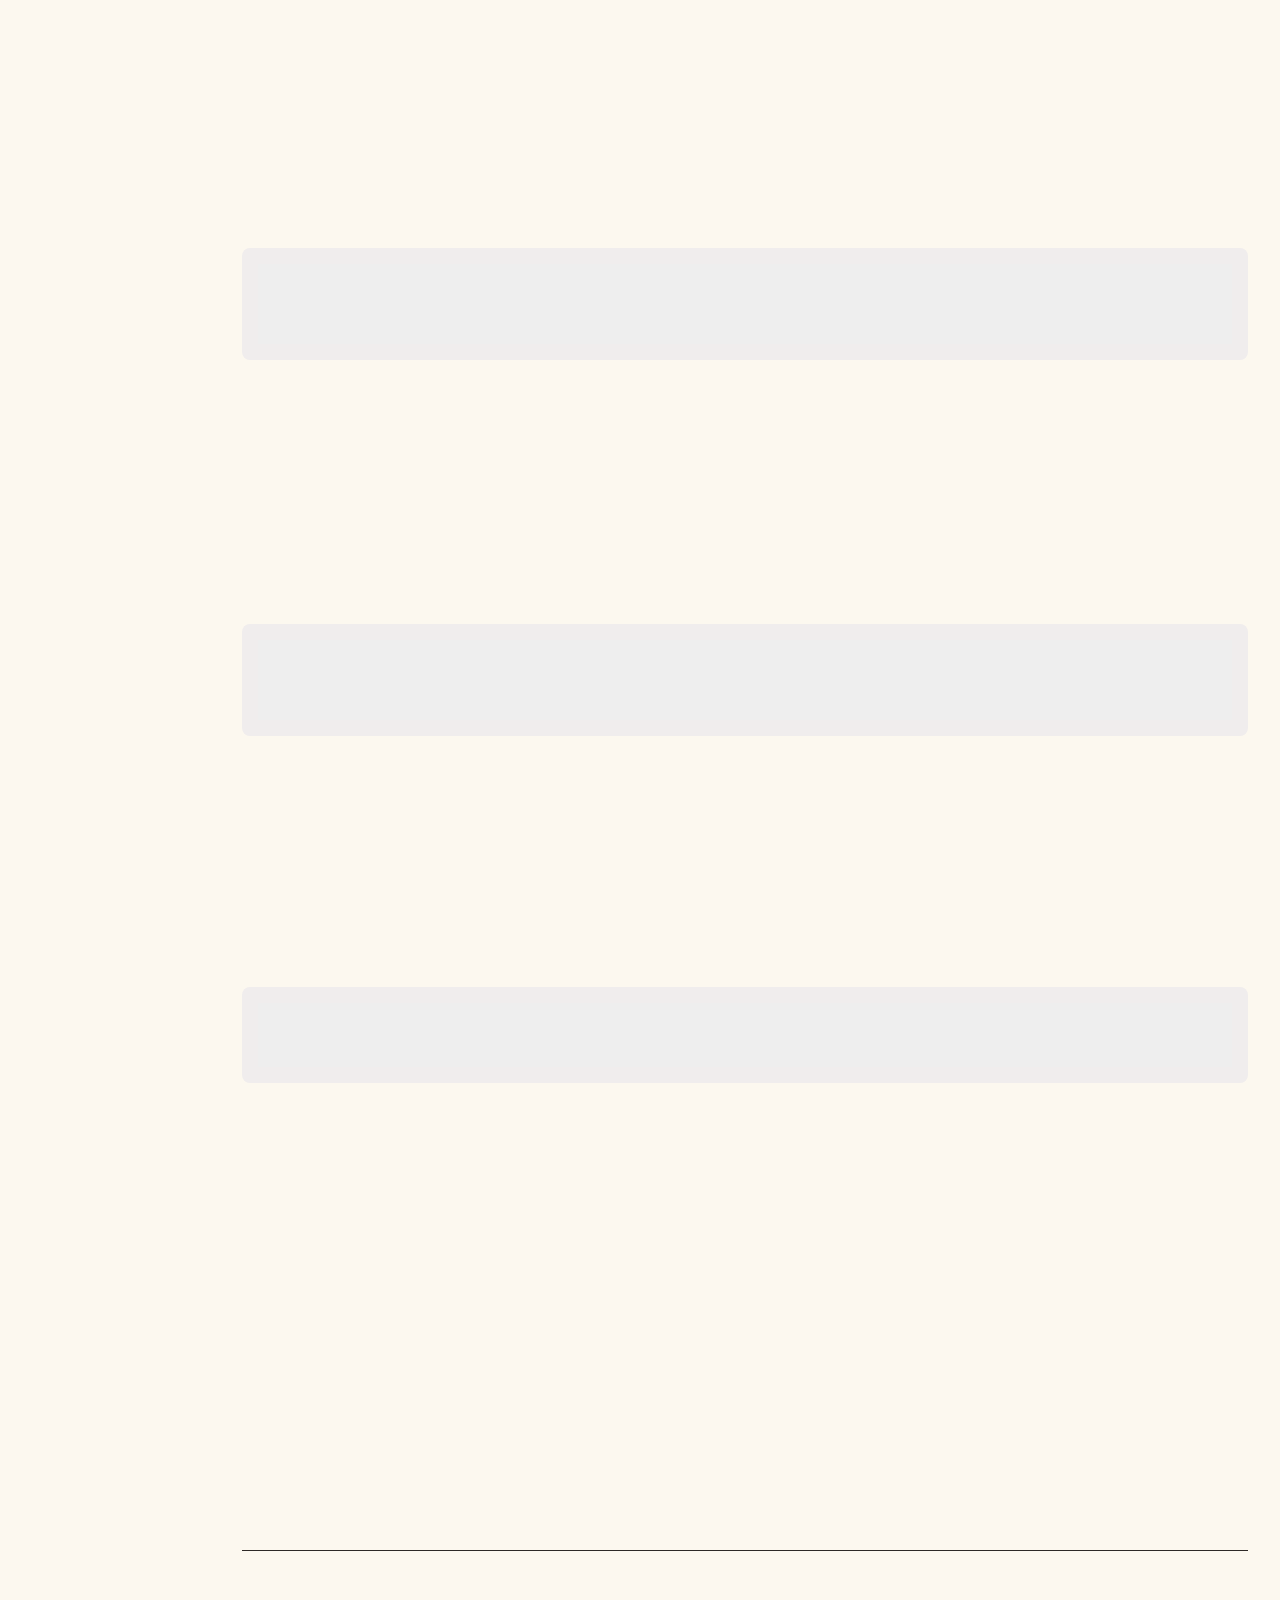
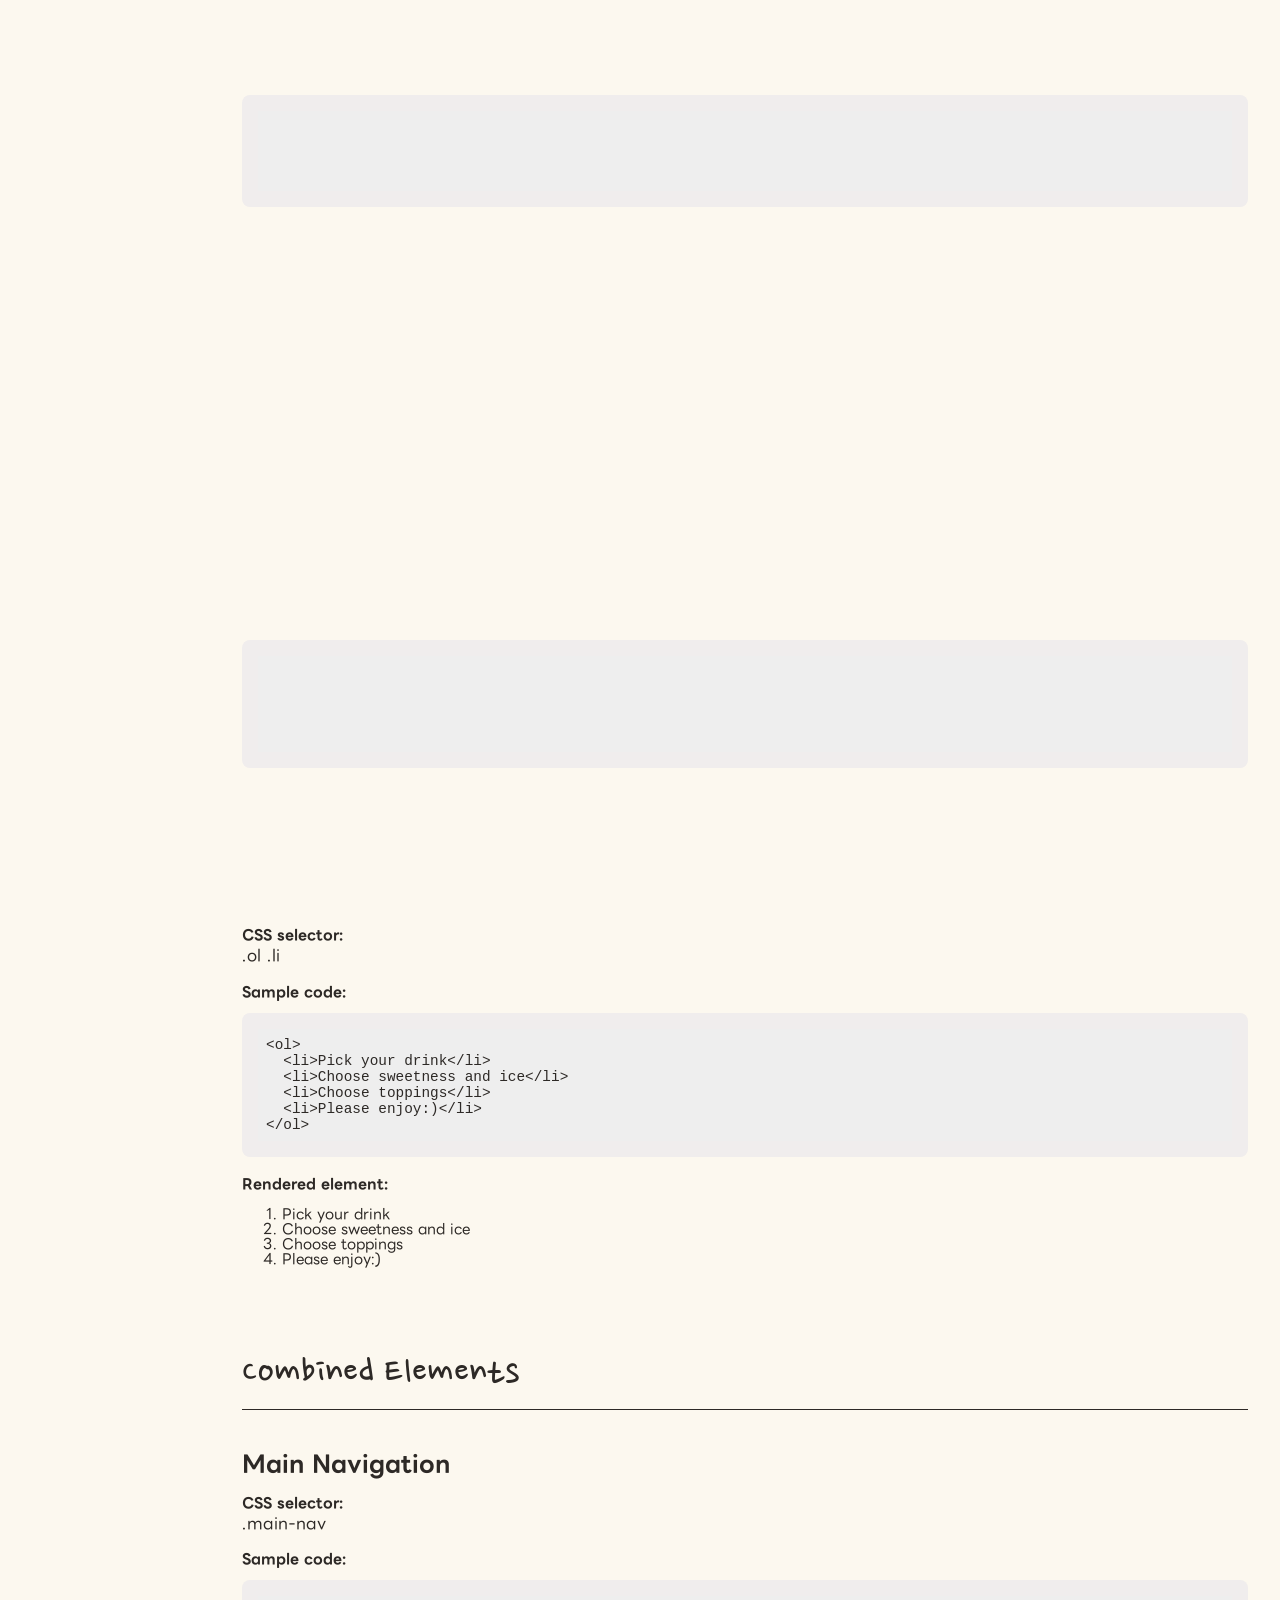
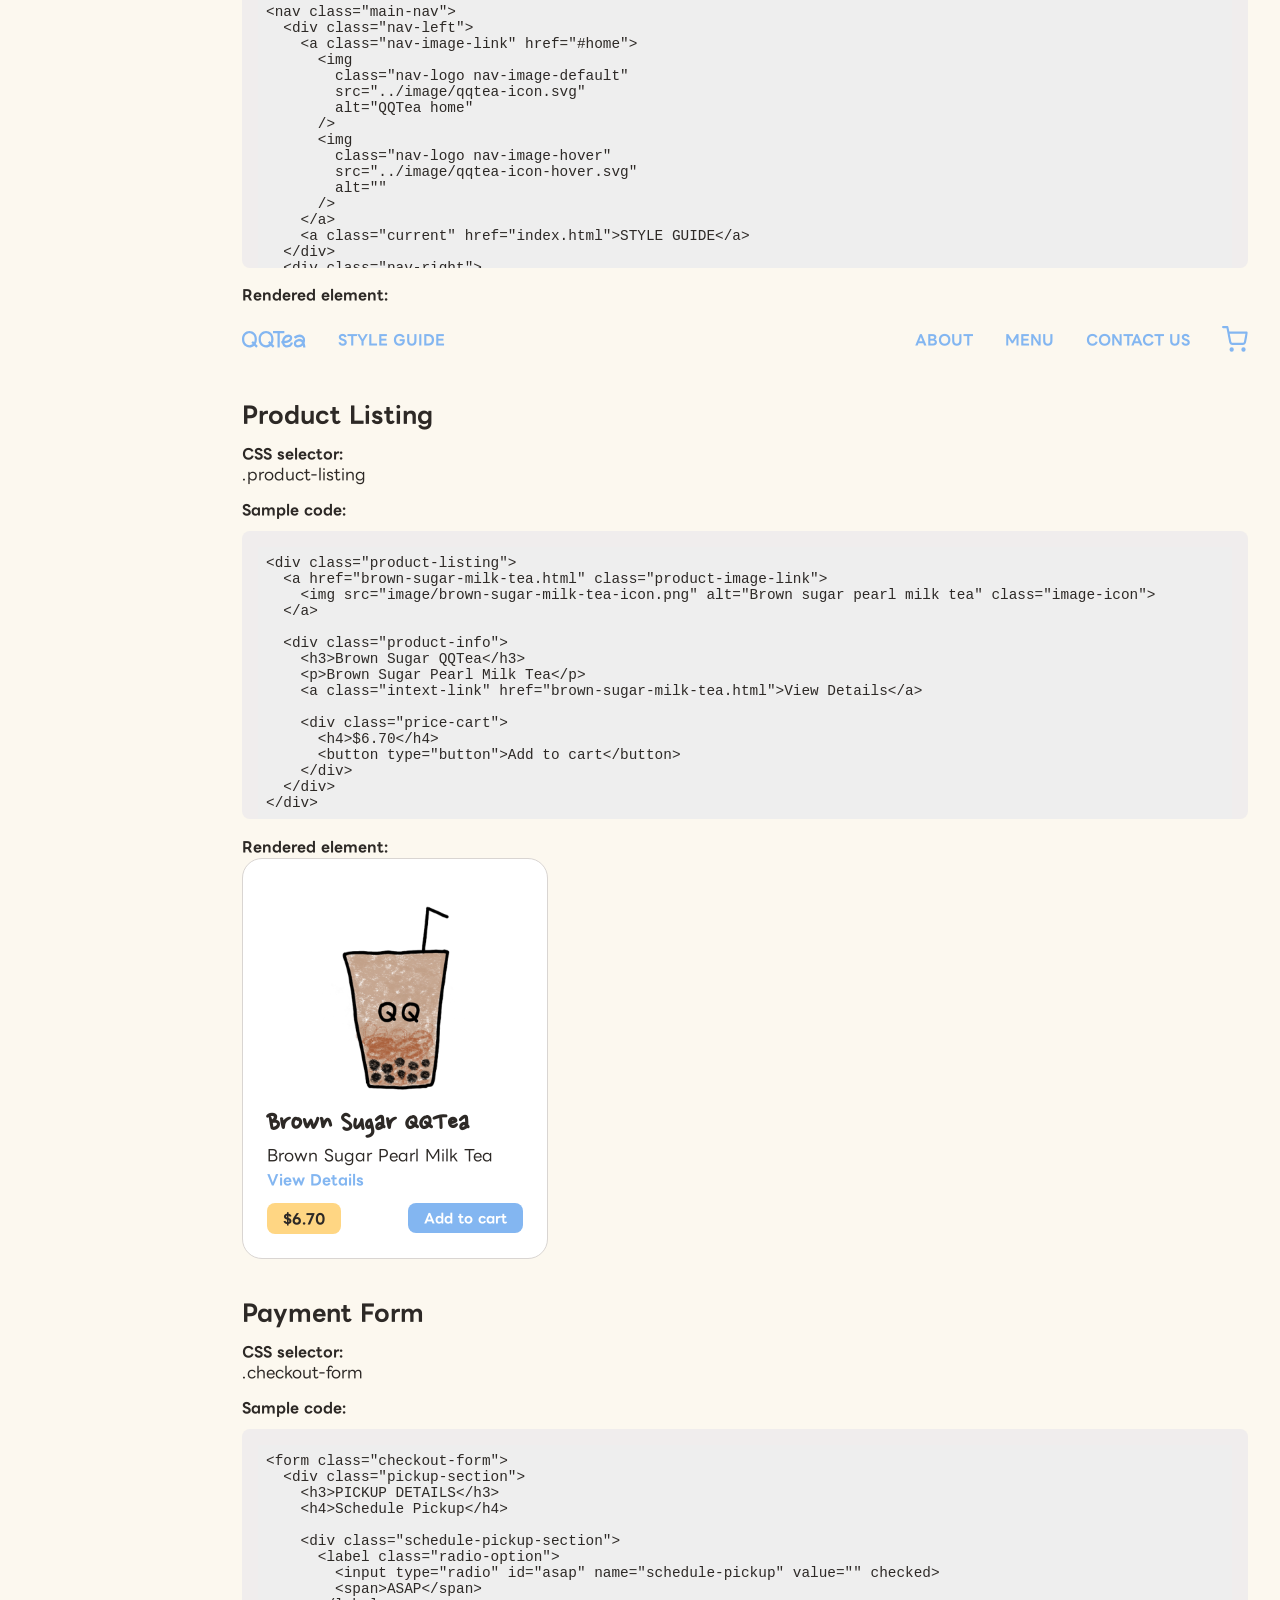
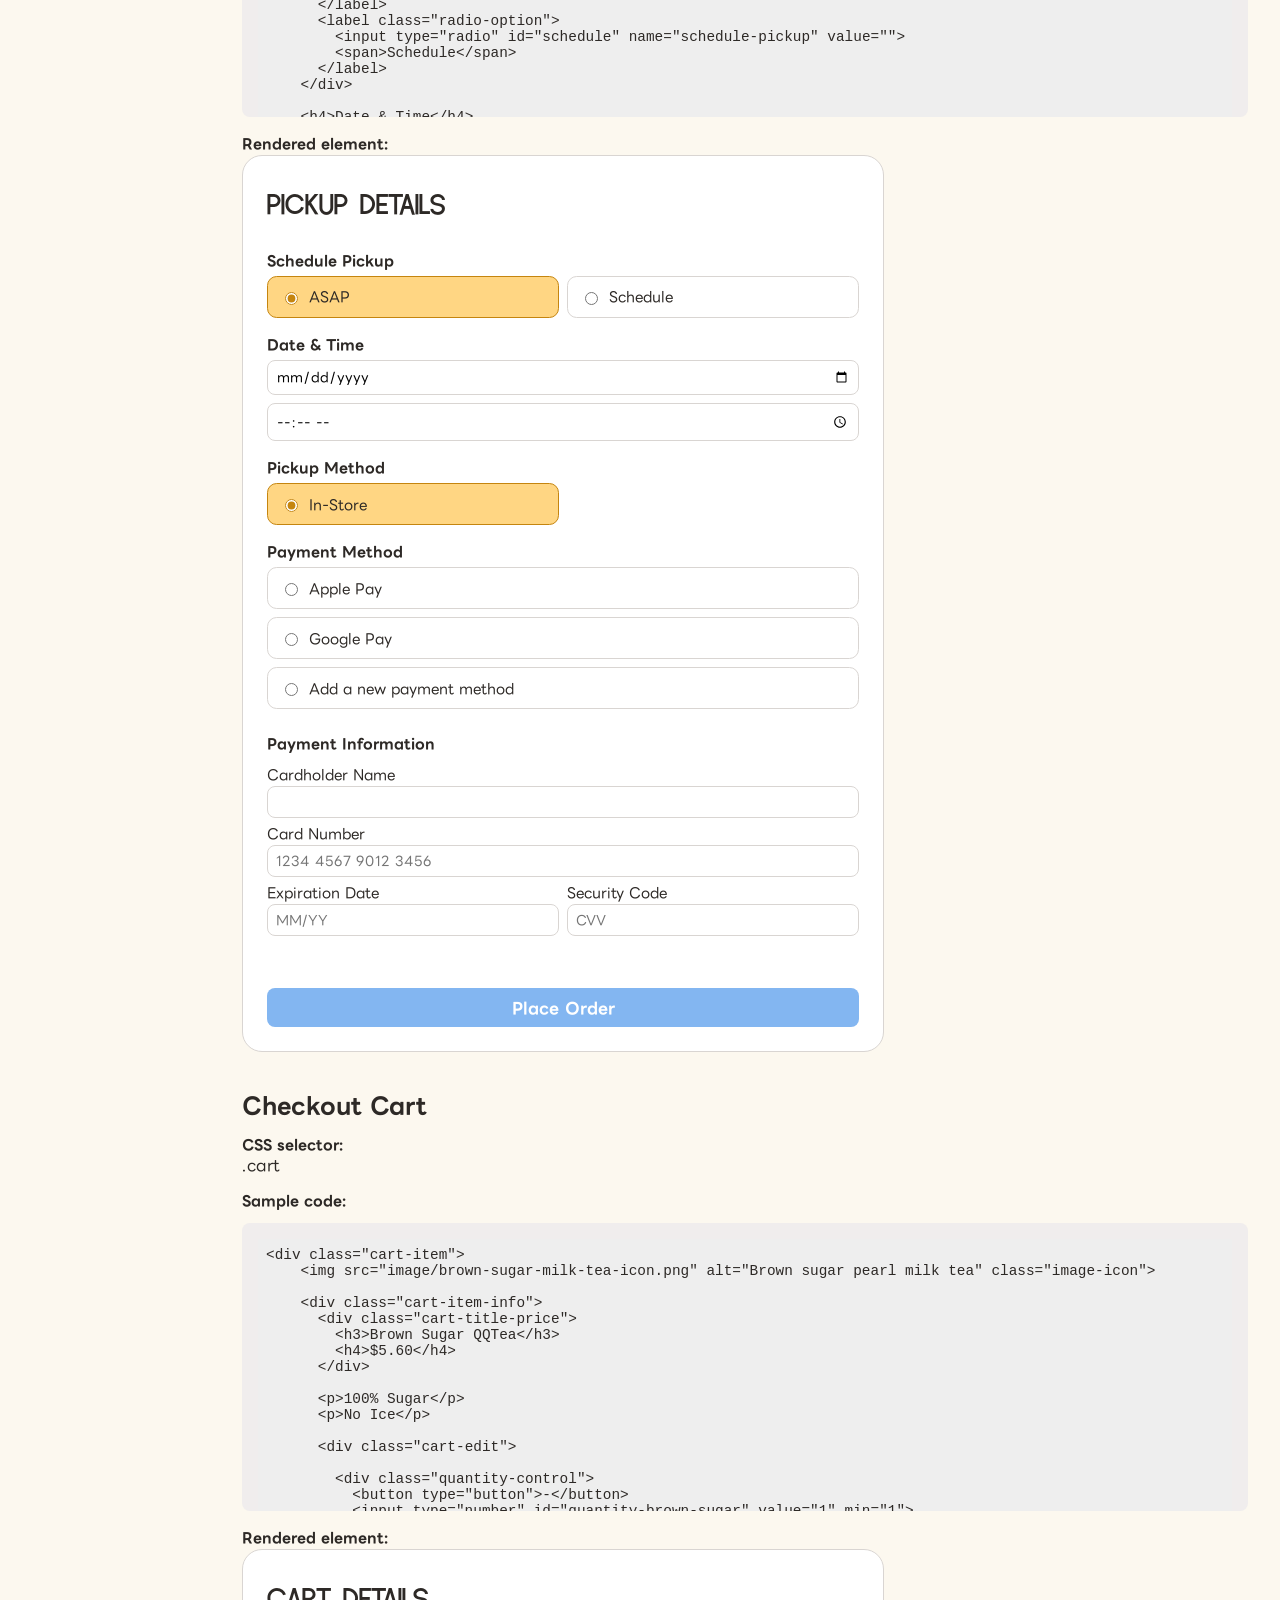
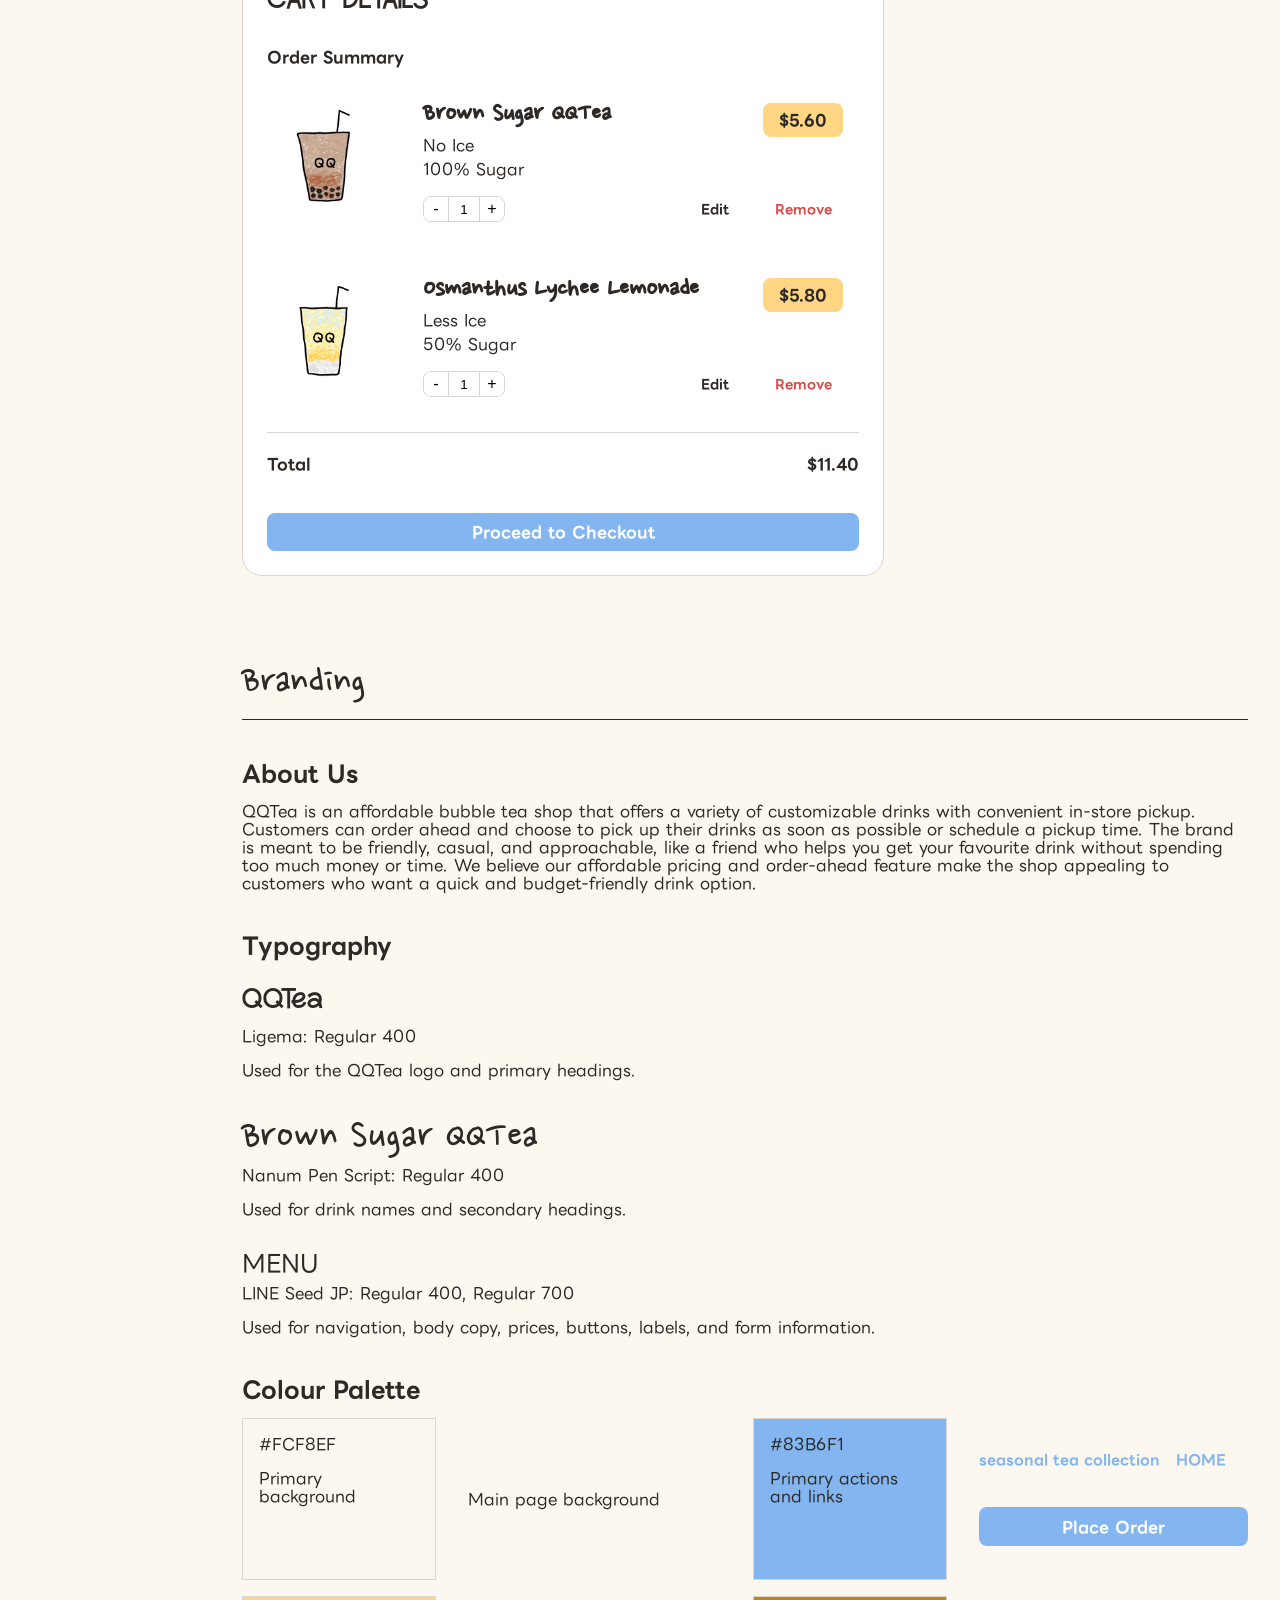
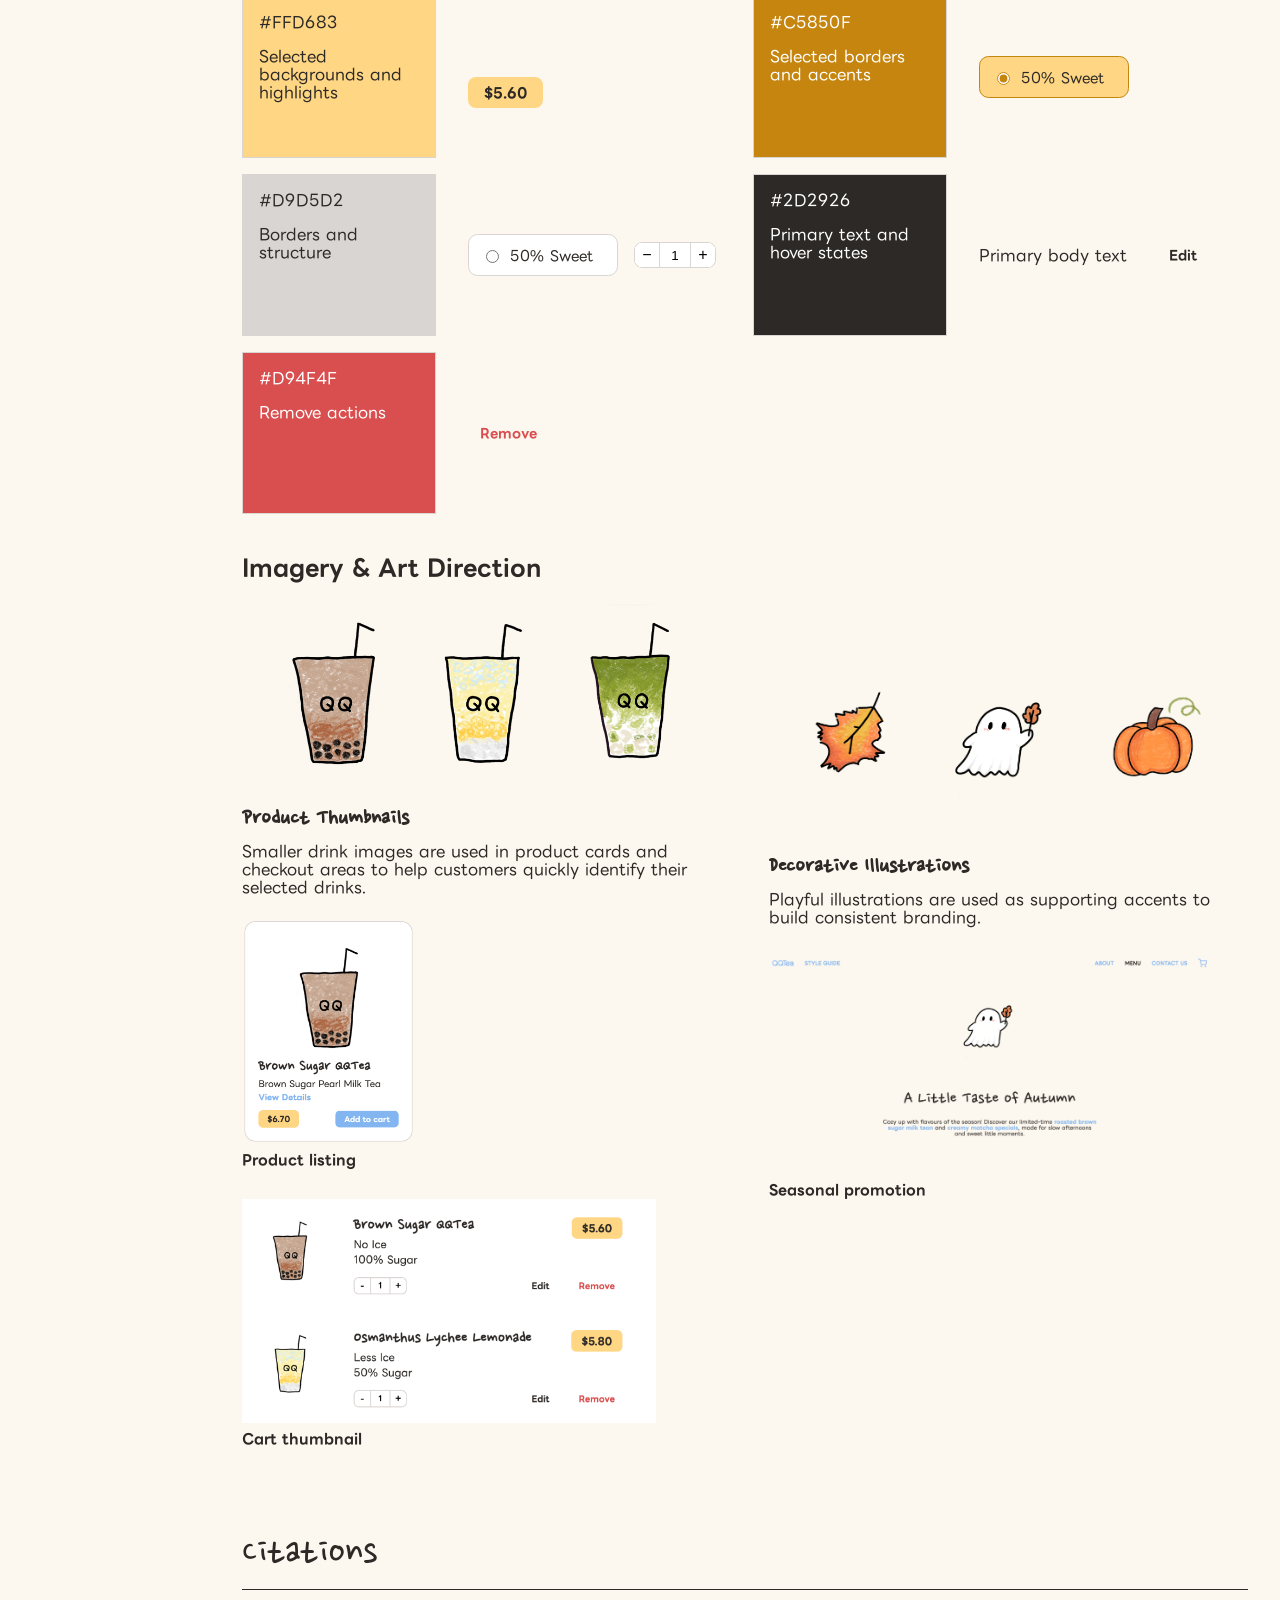
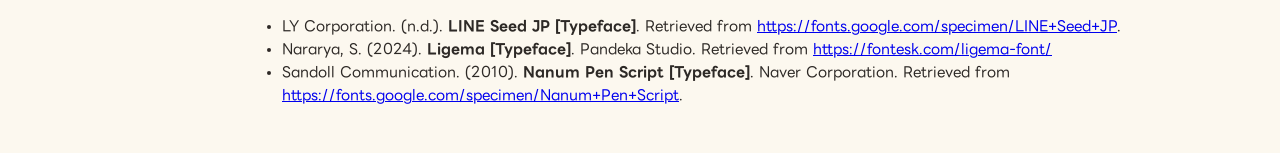
==== commit 74241ef4: "Footer complete. 1. Footer is accessible on some pages. 2. Style Guide link is now under footer." ====
--- a/IAT339-P01/html/index.html
+++ b/IAT339-P01/html/index.html
@@ -24,7 +24,6 @@
               alt="QQTea icon"
             />
           </a>
-          <a class="current" href="index.html">STYLE GUIDE</a>
         </div>
 
         <div class="nav-right">
--- a/IAT339-P01/css/main.css
+++ b/IAT339-P01/css/main.css
@@ -43,12 +43,6 @@
   color: #2d2926;
 }
 
-.main-nav a.current,
-.main-nav a.current:visited {
-  color: #2d2926;
-  font-weight: bold;
-}
-
 .nav-logo {
   width: 4rem;
   height: auto;
@@ -88,6 +82,79 @@
   display: flex;
   align-items: center;
   gap: 2rem;
+}
+
+/* 
+  SHARED FOOTER STYLING
+*/
+.site-footer {
+  display: grid;
+  grid-template-columns: 1fr 1fr 1fr 2fr;
+  gap: 2rem;
+  padding: 3rem 2rem;
+  background-color: #83b6f1;
+  color: #fcf8ef;
+
+  margin-top: 10rem;
+  margin-left: -2rem;
+  margin-right: -2rem;
+  margin-bottom: -2rem;
+}
+.footer-link,
+.footer-newsletter {
+  display: flex;
+  flex-direction: column;
+  gap: 0.5rem;
+}
+.footer-link a {
+  color: #fcf8ef;
+  text-decoration: none;
+  font-family: "LINE Seed JP", sans-serif;
+  font-size: 0.9rem;
+}
+.footer-link a:hover,
+.footer-link a:focus {
+  text-decoration: underline;
+}
+
+.footer-heading {
+  font-family: "LINE Seed JP", sans-serif;
+  font-size: 1.05rem;
+  font-weight: bold;
+  margin-bottom: 0.5rem;
+}
+
+.newsletter-form input {
+  width: 14rem;
+  padding: 0.5rem;
+  font-family: "LINE Seed JP", sans-serif;
+
+  border: none;
+  border-radius: 0.5rem;
+  box-sizing: border-box;
+}
+.newsletter-form button {
+  font-family: "LINE Seed JP", sans-serif;
+  font-weight: bold;
+
+  padding: 0.5rem 1rem;
+  background-color: #ffd683;
+  border: none;
+  border-radius: 0.5rem;
+  cursor: pointer;
+
+  transition-property: background-color;
+  transition-duration: 0.25s;
+}
+.newsletter-form button:hover,
+.newsletter-form button:focus {
+  color: white;
+  background-color: black;
+}
+.newsletter-text {
+  font-size: 0.9rem;
+  line-height: 1.6;
+  margin-bottom: 0;
 }
 
 /*
@@ -893,13 +960,15 @@
     margin-top: 1rem;
   }
 }
-/* 
-  PRODUCT LISTING WEBPAGE STYLING
+
+/*
+  HOME WEBPAGE STYLING
 */
 .seasonal-offer-section {
   text-align: center;
   padding: 2rem 1rem 3rem;
-  margin-bottom: 5rem;
+  margin-top: 4rem;
+  margin-bottom: 4rem;
 }
 .seasonal-offer-section h2 {
   font-size: 3.5rem;
@@ -918,10 +987,13 @@
   height: auto;
 }
 
+/* 
+  PRODUCT LISTING WEBPAGE STYLING
+*/
 .product-category h2 {
   text-align: center;
   font-size: 3.5rem;
-  margin-top: 8rem;
+  margin-top: 6rem;
   border-bottom: none;
 }
 .product-category p {
